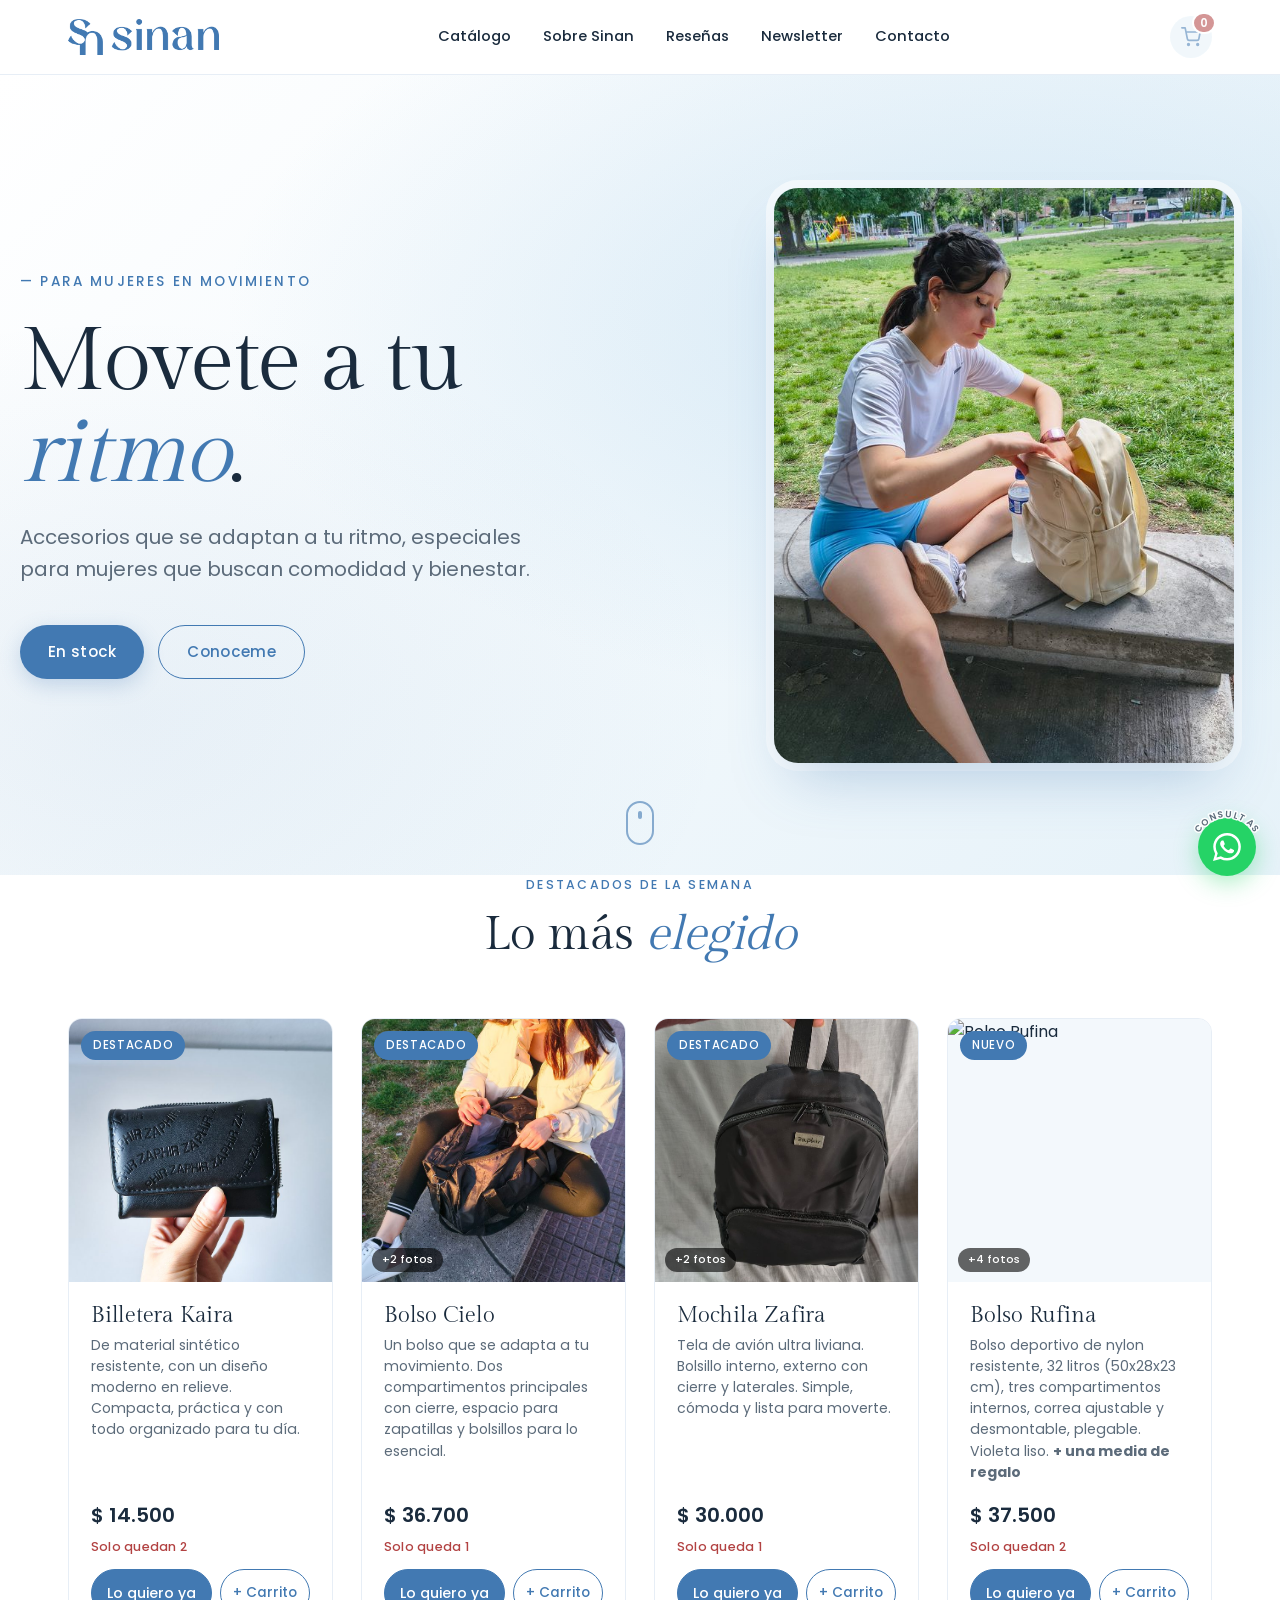
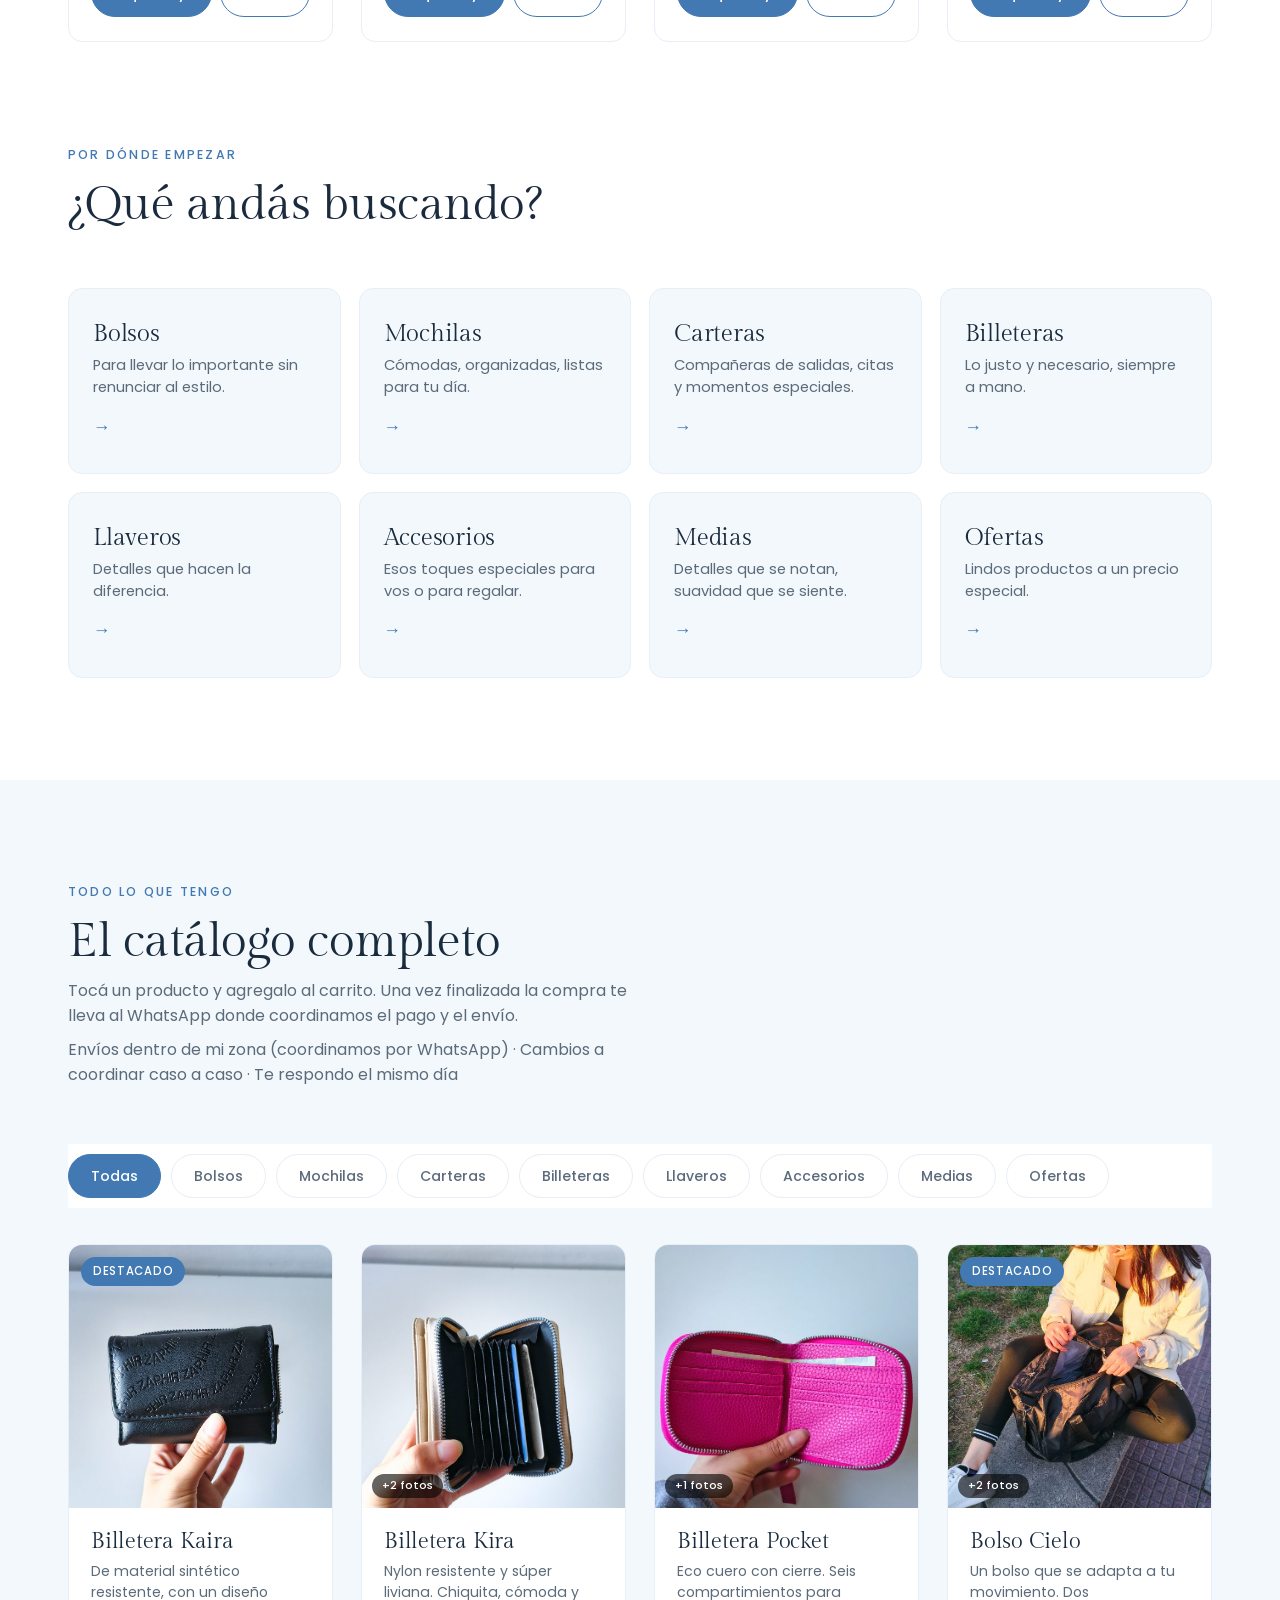
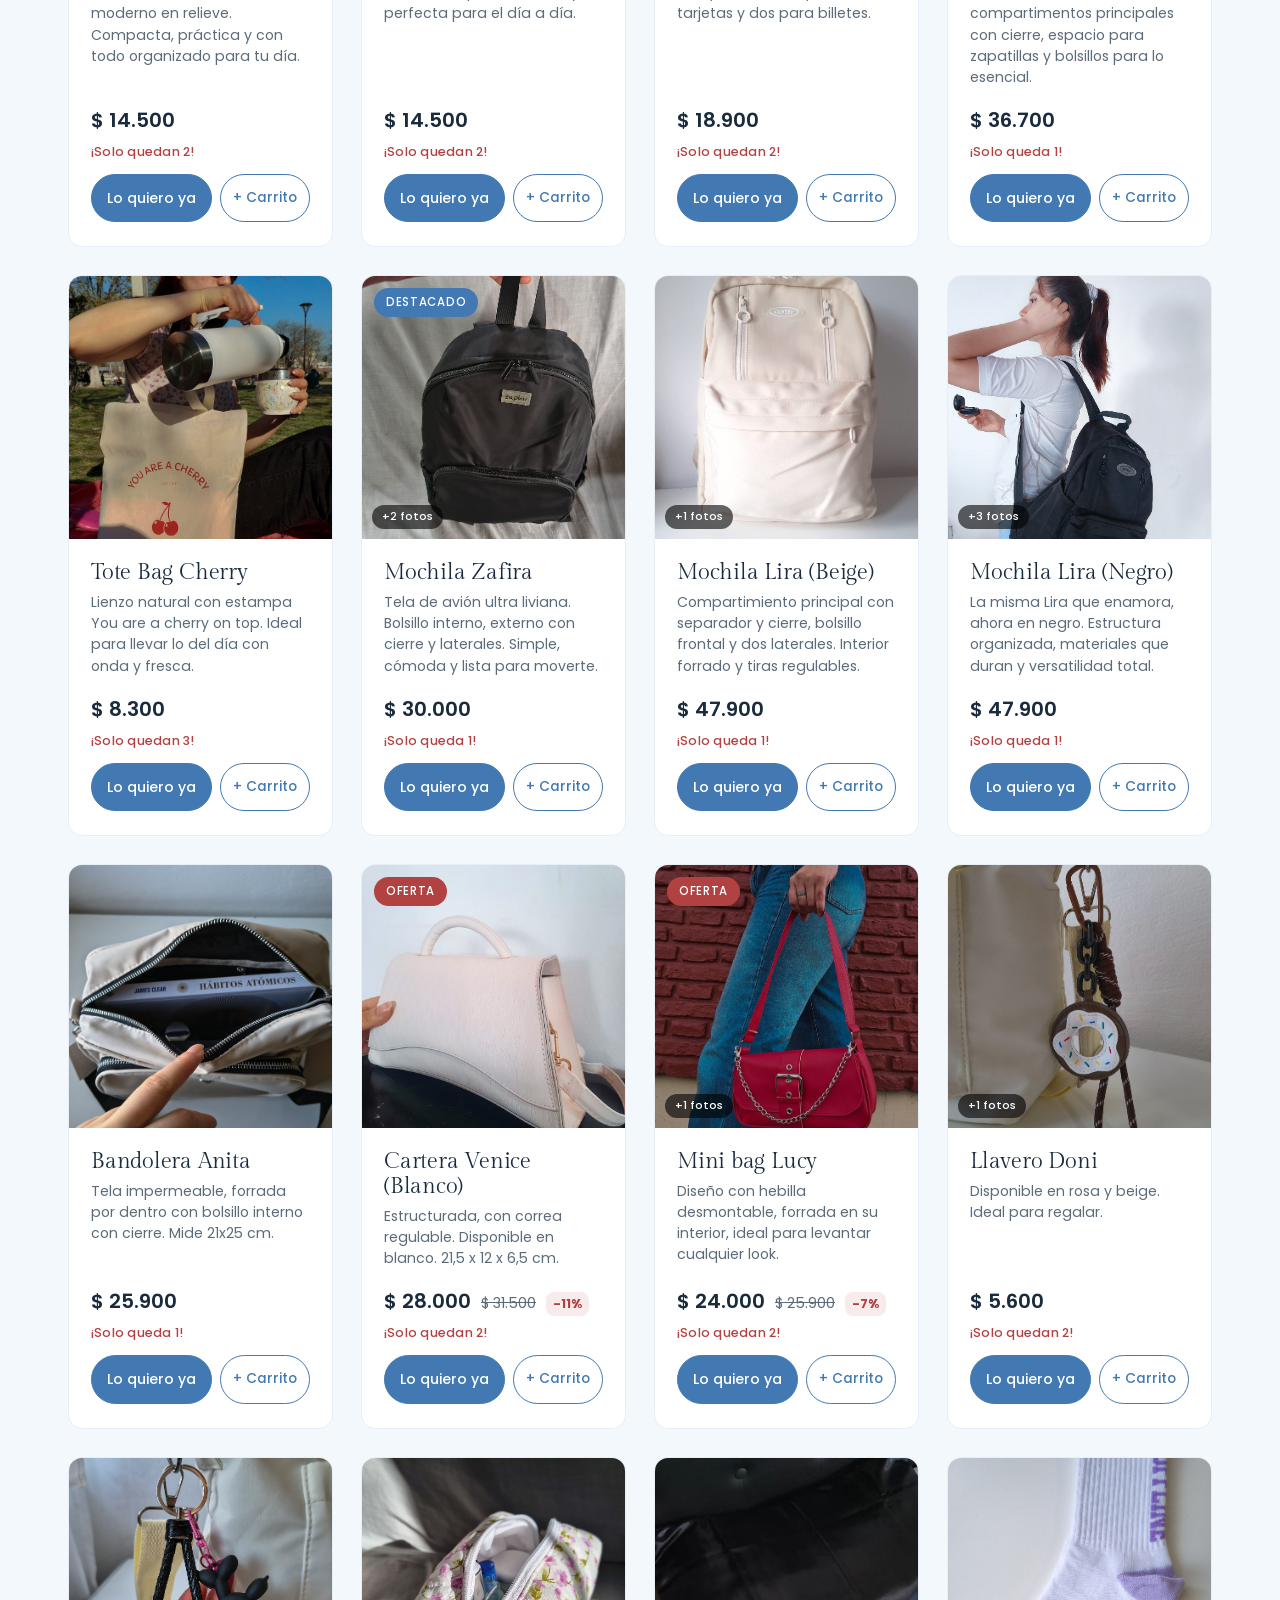
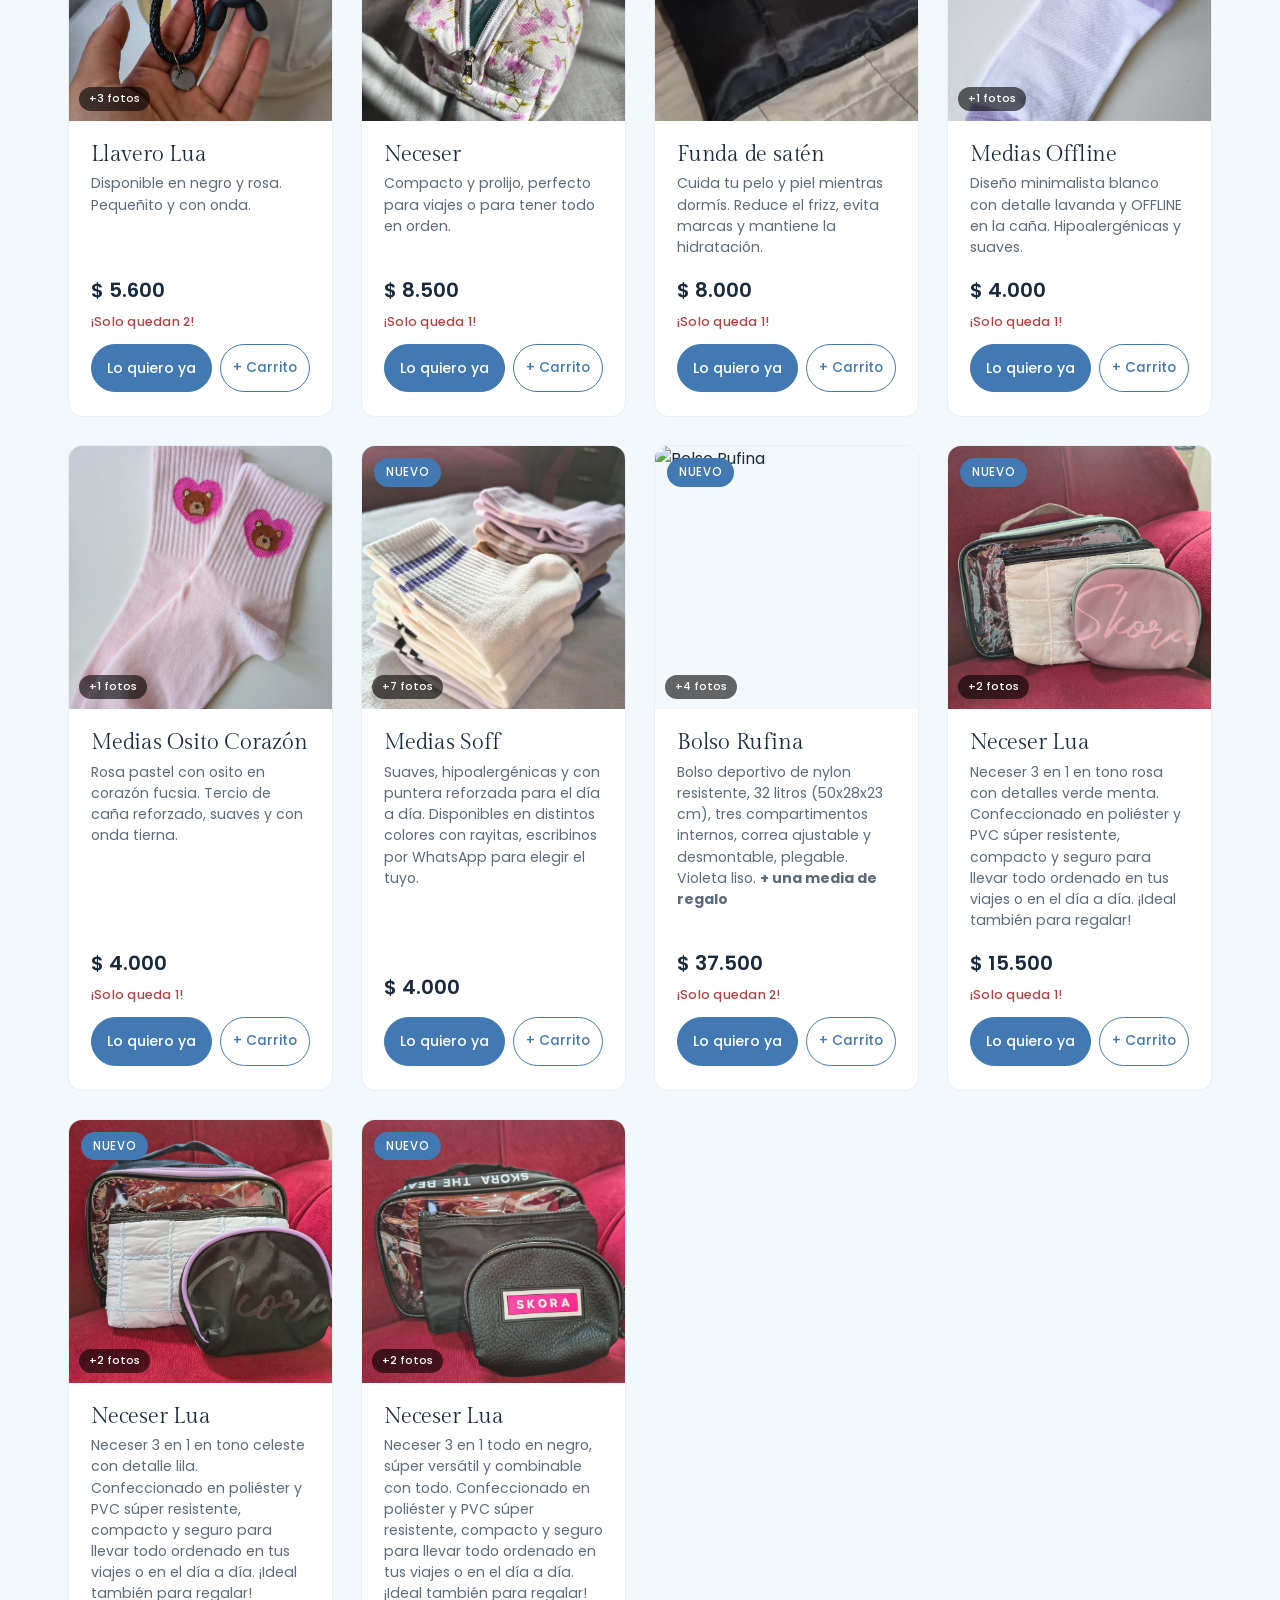
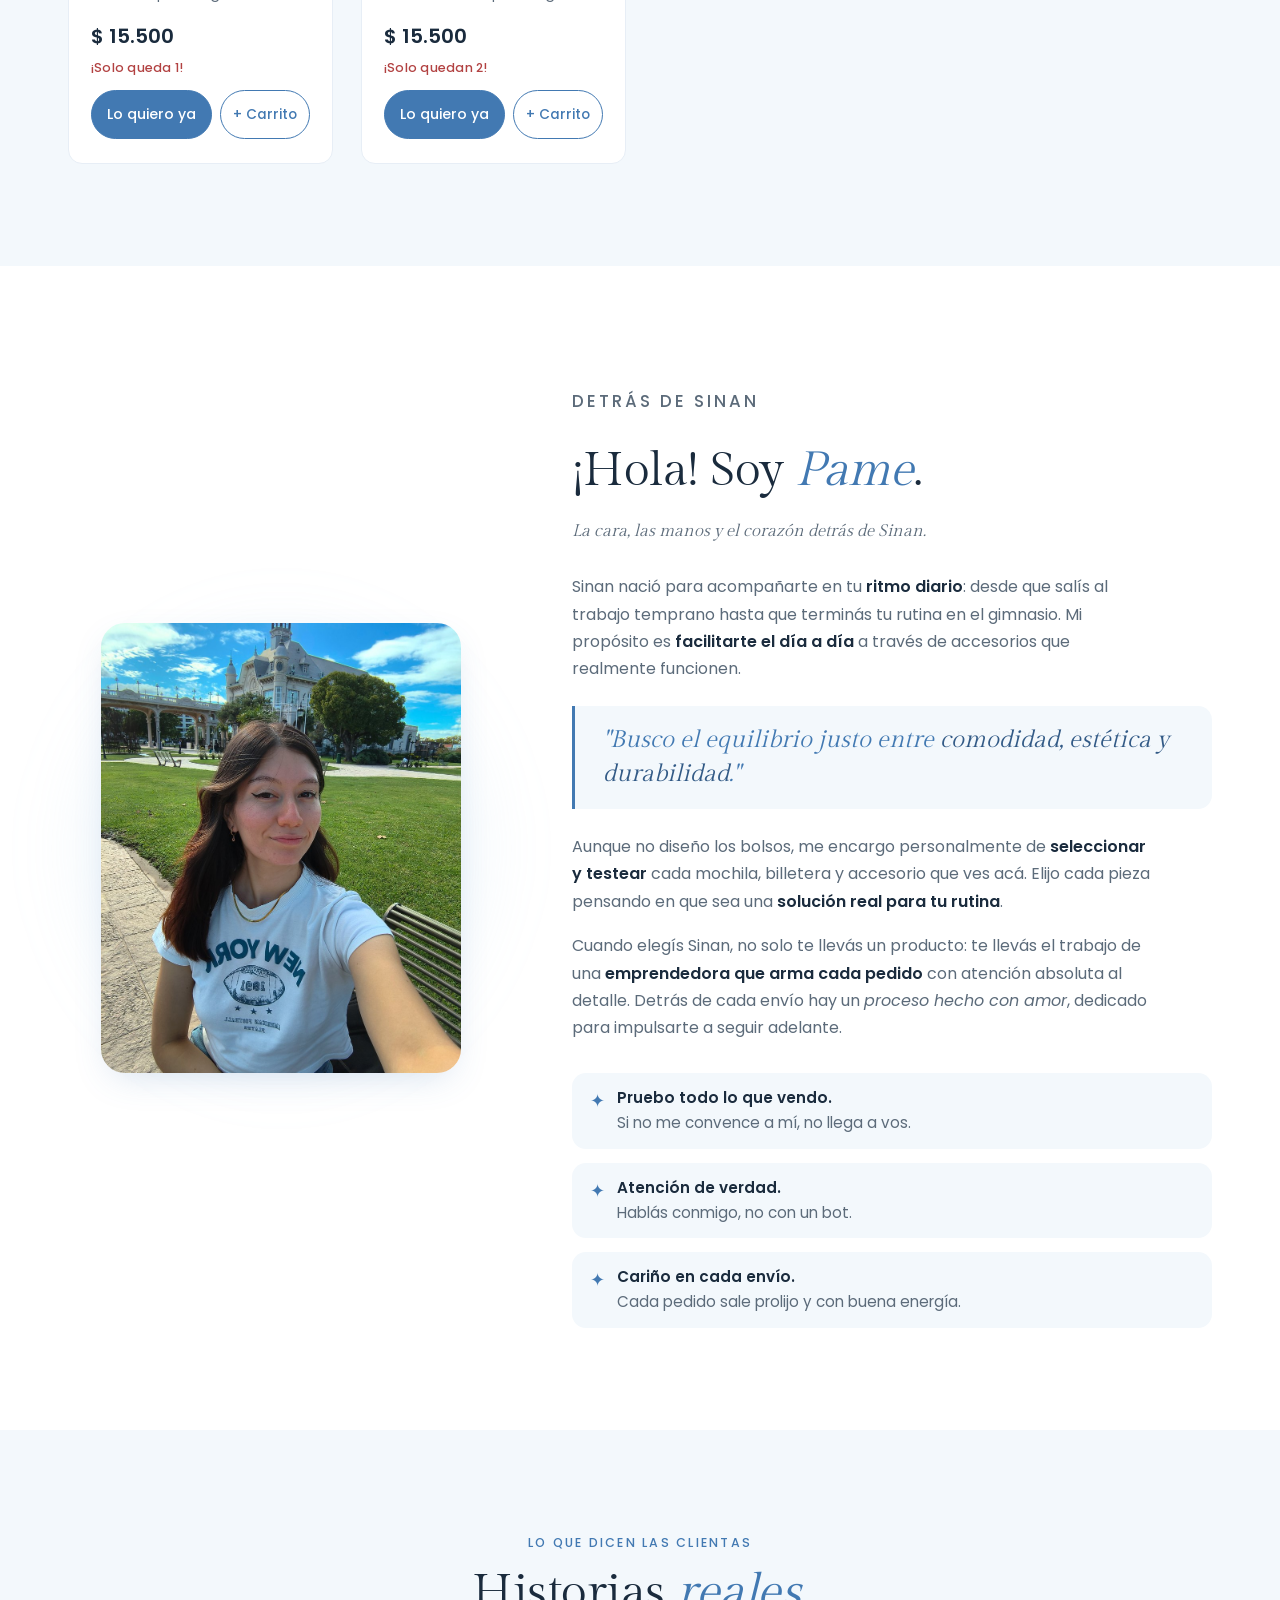
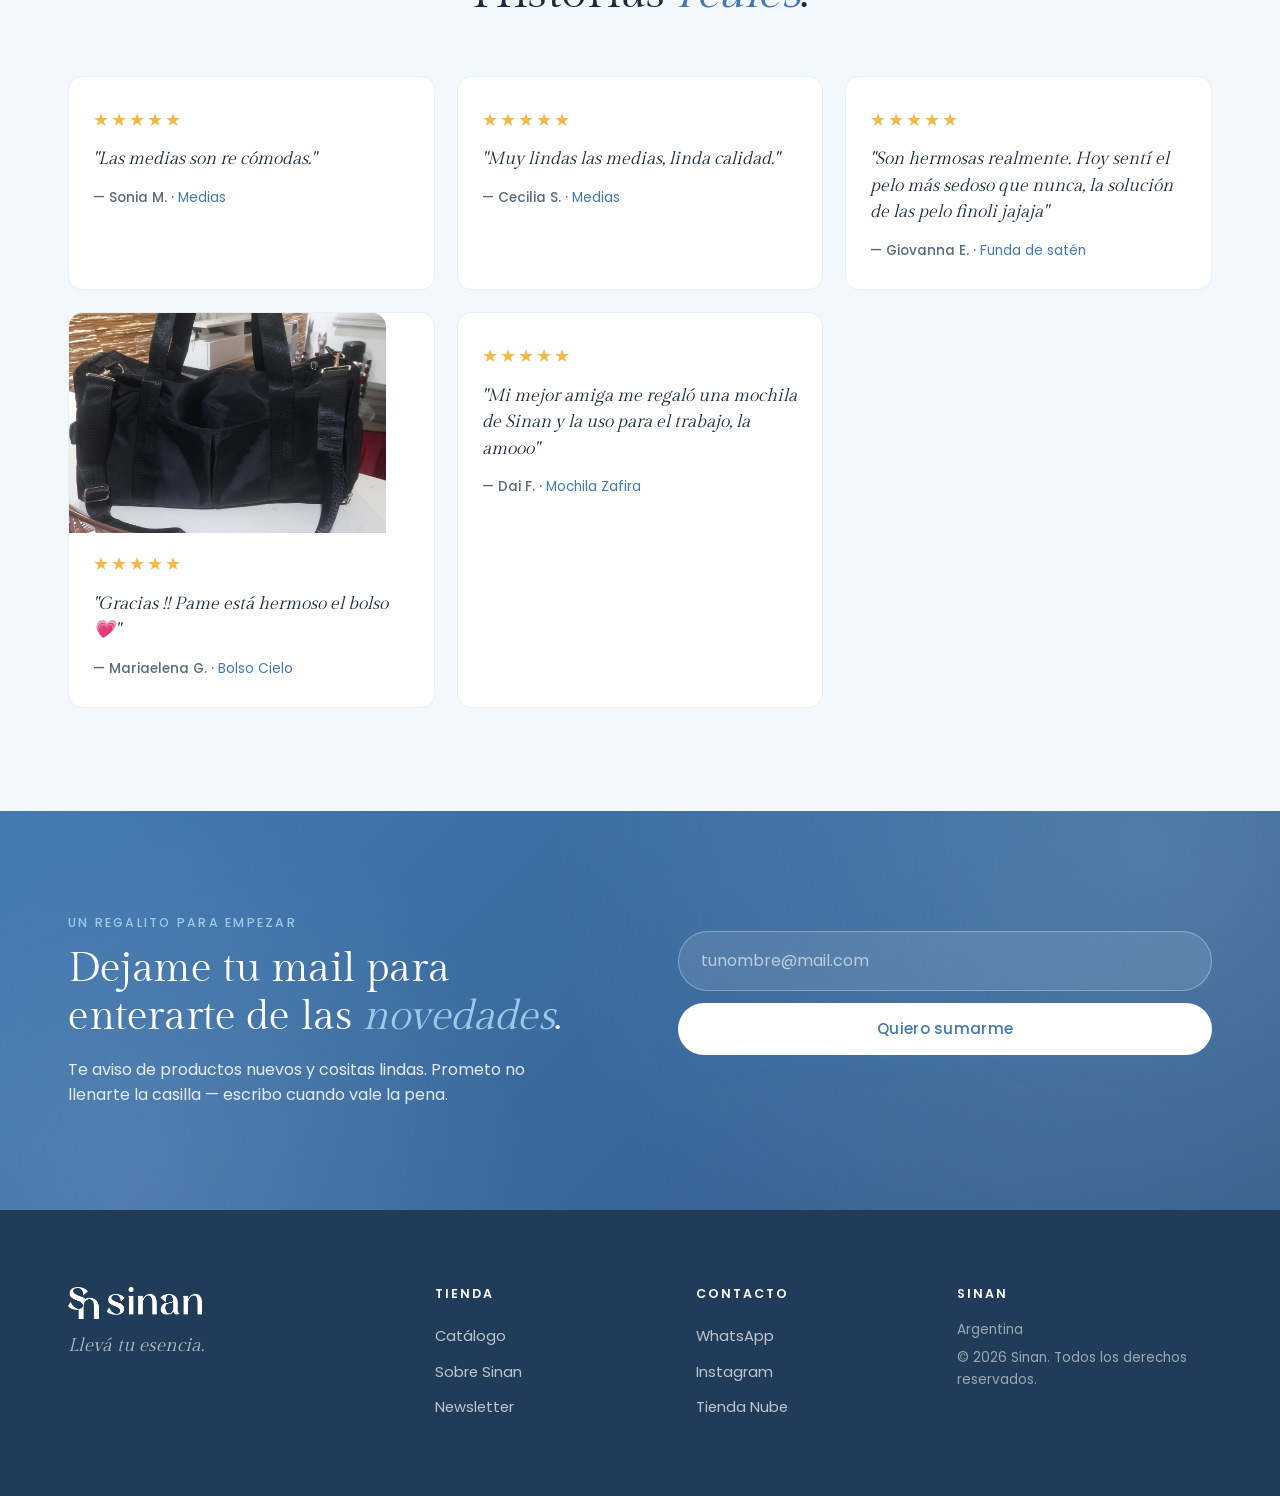
==== index.html @ 0bd64503 "Mover Brevo a Cloudflare Functions (clave segura) y sacar mail de contacto inexistente Co-Authored-B" ====
﻿<!DOCTYPE html>
<html lang="es">
<head>
  <meta charset="UTF-8" />
  <meta name="viewport" content="width=device-width, initial-scale=1.0" />
  <meta name="description" content="Sinan — Accesorios pensados para acompañarte. Bolsos, mochilas, totes y más, con diseño consciente." />
  <meta name="theme-color" content="#4279B2" />
  <meta property="og:title" content="Sinan — Llevá tu esencia" />
  <meta property="og:description" content="Accesorios pensados para acompañarte. Diseño consciente, energía buena." />
  <meta property="og:type" content="website" />
  <meta property="og:image" content="assets/logo-vertical.png" />
  <title>Sinan — Llevá tu esencia</title>

  <meta http-equiv="X-Content-Type-Options" content="nosniff" />
  <meta name="referrer" content="strict-origin-when-cross-origin" />

  <link rel="icon" type="image/png" href="assets/isotipo.png" />
  <link rel="apple-touch-icon" href="assets/isotipo.png" />

  <!-- Tipografías: Gilda Display para títulos + Poppins para texto -->
  <link rel="preconnect" href="https://fonts.googleapis.com" />
  <link rel="preconnect" href="https://fonts.gstatic.com" crossorigin />
  <link href="https://fonts.googleapis.com/css2?family=Gilda+Display&family=Poppins:wght@300;400;500;600;700&display=swap" rel="stylesheet" />

  <link rel="stylesheet" href="styles.css" />
</head>
<body>

  <!-- ===== HEADER ===== -->
  <header class="header" id="top">
    <div class="container header__inner">
      <a href="#top" class="header__logo" aria-label="Sinan — inicio">
        <img src="assets/logo-horizontal.png" alt="Sinan" />
      </a>
      <nav class="header__nav" aria-label="Navegación principal">
        <a href="#catalogo">Catálogo</a>
        <a href="#sobre">Sobre Sinan</a>
        <a href="#resenas">Reseñas</a>
        <a href="#newsletter">Newsletter</a>
        <a href="#contacto">Contacto</a>
      </nav>
      <div class="header__acciones">
        <button id="carrito-btn" class="carrito-btn" aria-label="Abrir carrito" data-empty="true">
          <svg viewBox="0 0 24 24" width="20" height="20" fill="none" stroke="currentColor" stroke-width="2" stroke-linecap="round" stroke-linejoin="round" aria-hidden="true">
            <circle cx="9" cy="21" r="1"/>
            <circle cx="20" cy="21" r="1"/>
            <path d="M1 1h4l2.68 13.39a2 2 0 0 0 2 1.61h9.72a2 2 0 0 0 2-1.61L23 6H6"/>
          </svg>
          <span id="carrito-contador" class="carrito-contador" hidden>0</span>
        </button>
        <button class="header__menu-btn" aria-label="Abrir menú" aria-expanded="false" aria-controls="mobile-menu">
          <span></span><span></span><span></span>
        </button>
      </div>
    </div>
    <div class="header__mobile" id="mobile-menu" hidden>
      <a href="#catalogo">Catálogo</a>
      <a href="#sobre">Sobre Sinan</a>
      <a href="#resenas">Reseñas</a>
      <a href="#newsletter">Newsletter</a>
      <a href="#contacto">Contacto</a>
    </div>
  </header>

  <!-- ===== HERO ===== -->
  <section class="hero">
    <div class="hero__bg" aria-hidden="true"></div>
    <div class="container hero__inner">
      <div class="hero__content">
        <p class="hero__eyebrow">— Para mujeres en movimiento</p>
        <h1 class="hero__title">Movete a tu <em>ritmo</em>.</h1>
        <p class="hero__subtitle" id="hero-subclaim">Accesorios que se adaptan a tu ritmo, especiales para mujeres que buscan comodidad y bienestar.</p>
        <div class="hero__actions">
          <a href="#catalogo" class="btn btn--primary">En stock</a>
          <a href="#sobre" class="btn btn--ghost">Conoceme</a>
        </div>
      </div>
      <div class="hero__visual" aria-hidden="true">
        <div class="hero__photo-stack" id="hero-photo-stack">
          <img src="assets/productos/hero.jpg" alt="" class="hero__photo is-active" />
        </div>
      </div>
    </div>
    <a href="#categorias" class="hero__scroll" aria-label="Bajar a categorías">
      <span></span>
    </a>
  </section>

  <!-- ===== DESTACADOS ===== -->
  <section class="destacados" id="destacados">
    <div class="container">
      <header class="section-head section-head--center">
        <p class="section-eyebrow">Destacados de la semana</p>
        <h2 class="section-title">Lo más <em>elegido</em></h2>
      </header>
      <div class="productos-grid productos-grid--destacados" id="destacados-grid"></div>
    </div>
  </section>

  <!-- ===== CATEGORÍAS ===== -->
  <section class="categorias" id="categorias">
    <div class="container">
      <header class="section-head">
        <p class="section-eyebrow">Por dónde empezar</p>
        <h2 class="section-title">¿Qué andás buscando?</h2>
      </header>
      <div class="categorias__grid" id="categorias-grid">
        <!-- inyectado por JS -->
      </div>
    </div>
  </section>

  <!-- ===== CATÁLOGO ===== -->
  <section class="catalogo" id="catalogo">
    <div class="container">
      <header class="section-head">
        <p class="section-eyebrow">Todo lo que tengo</p>
        <h2 class="section-title">El catálogo completo</h2>
        <p class="section-sub">Tocá un producto y agregalo al carrito. Una vez finalizada la compra te lleva al WhatsApp donde coordinamos el pago y el envío.</p>
        <p class="section-sub section-sub--confianza">Envíos dentro de mi zona (coordinamos por WhatsApp) · Cambios a coordinar caso a caso · Te respondo el mismo día</p>
      </header>

      <div class="filtros filtros--sticky" role="tablist" aria-label="Filtrar por categoría" id="filtros">
        <!-- inyectado por JS -->
      </div>

      <div class="productos-grid" id="productos-grid" aria-live="polite">
        <!-- inyectado por JS -->
      </div>
    </div>
  </section>

  <!-- ===== SOBRE SINAN ===== -->
  <section class="sobre" id="sobre">
    <div class="container sobre__inner">
      <div class="sobre__visual sobre__visual--foto">
        <img src="assets/pame.jpg" alt="Pame, fundadora de Sinan" />
      </div>
      <div class="sobre__content">
        <p class="section-eyebrow">Detrás de Sinan</p>
        <h2 class="section-title">¡Hola! Soy <em>Pame</em>.</h2>
        <p class="sobre__lead">La cara, las manos y el corazón detrás de Sinan.</p>

        <div class="sobre__historia" id="sobre-historia-wrap">
          <p>Sinan nació para acompañarte en tu <strong>ritmo diario</strong>: desde que salís al trabajo temprano hasta que terminás tu rutina en el gimnasio. Mi propósito es <strong>facilitarte el día a día</strong> a través de accesorios que realmente funcionen.</p>

          <blockquote class="sobre__cita">
            "Busco el equilibrio justo entre <em>comodidad, estética y durabilidad</em>."
          </blockquote>

          <p>Aunque no diseño los bolsos, me encargo personalmente de <strong>seleccionar y testear</strong> cada mochila, billetera y accesorio que ves acá. Elijo cada pieza pensando en que sea una <strong>solución real para tu rutina</strong>.</p>

          <p>Cuando elegís Sinan, no solo te llevás un producto: te llevás el trabajo de una <strong>emprendedora que arma cada pedido</strong> con atención absoluta al detalle. Detrás de cada envío hay un <em>proceso hecho con amor</em>, dedicado para impulsarte a seguir adelante.</p>
        </div>

        <ul class="sobre__valores">
          <li><span class="sobre__valor-icon">✦</span><div><strong>Pruebo todo lo que vendo.</strong> Si no me convence a mí, no llega a vos.</div></li>
          <li><span class="sobre__valor-icon">✦</span><div><strong>Atención de verdad.</strong> Hablás conmigo, no con un bot.</div></li>
          <li><span class="sobre__valor-icon">✦</span><div><strong>Cariño en cada envío.</strong> Cada pedido sale prolijo y con buena energía.</div></li>
        </ul>
      </div>
    </div>
  </section>

  <!-- ===== RESEÑAS ===== -->
  <section class="resenas" id="resenas">
    <div class="container">
      <header class="section-head section-head--center">
        <p class="section-eyebrow">Lo que dicen las clientas</p>
        <h2 class="section-title">Historias <em>reales</em>.</h2>
      </header>
      <div class="resenas__grid" id="resenas-grid"></div>
    </div>
  </section>

  <!-- ===== NEWSLETTER ===== -->
  <section class="newsletter" id="newsletter">
    <div class="container newsletter__inner">
      <div class="newsletter__copy">
        <p class="section-eyebrow newsletter__eyebrow">Un regalito para empezar</p>
        <h2 class="section-title">Dejame tu mail para enterarte de las <em>novedades</em>.</h2>
        <p>Te aviso de productos nuevos y cositas lindas. Prometo no llenarte la casilla — escribo cuando vale la pena.</p>
      </div>
      <form class="newsletter__form" id="newsletter-form">
        <label for="email-input" class="visually-hidden">Tu mail</label>
        <input
          type="email"
          id="email-input"
          name="email"
          placeholder="tunombre@mail.com"
          required
          autocomplete="email"
          pattern="[a-zA-Z0-9._%+\-]+@[a-zA-Z0-9.\-]+\.[a-zA-Z]{2,}"
          title="Por favor ingresá un mail válido (ejemplo: nombre@mail.com)"
        />
        <button type="submit" class="btn btn--primary">Quiero sumarme</button>
        <p class="newsletter__msg" id="newsletter-msg" role="status" aria-live="polite"></p>
      </form>
    </div>
  </section>

  <!-- ===== FOOTER ===== -->
  <footer class="footer" id="contacto">
    <div class="container footer__inner">
      <div class="footer__brand">
        <img src="assets/logo-horizontal-blanco.png" alt="Sinan" class="footer__logo" />
        <p>Llevá tu esencia.</p>
      </div>
      <div class="footer__col">
        <h3>Tienda</h3>
        <a href="#catalogo">Catálogo</a>
        <a href="#sobre">Sobre Sinan</a>
        <a href="#newsletter">Newsletter</a>
      </div>
      <div class="footer__col">
        <h3>Contacto</h3>
        <a id="footer-wa" href="#" target="_blank" rel="noopener">WhatsApp</a>
        <a id="footer-ig" href="#" target="_blank" rel="noopener">Instagram</a>
        <a id="footer-tn" href="#" target="_blank" rel="noopener">Tienda Nube</a>
      </div>
      <div class="footer__col footer__legal">
        <h3>Sinan</h3>
        <p id="footer-ciudad">Argentina</p>
        <p>© <span id="year"></span> Sinan. Todos los derechos reservados.</p>
      </div>
    </div>
  </footer>

  <!-- Modal CARRITO -->
  <div class="carrito-modal" id="carrito-modal" role="dialog" aria-modal="true" aria-labelledby="carrito-titulo">
    <div class="carrito-overlay" id="carrito-overlay"></div>
    <div class="carrito-panel">
      <header class="carrito-header">
        <h3 id="carrito-titulo">Tu carrito</h3>
        <button class="carrito-cerrar" id="carrito-cerrar" aria-label="Cerrar carrito">×</button>
      </header>
      <div class="carrito-body" id="carrito-body"></div>
      <footer class="carrito-footer">
        <div class="carrito-total-wrap">
          <span>Total</span>
          <strong id="carrito-total">$0</strong>
        </div>
        <button class="btn btn--primary carrito-coordinar" id="carrito-coordinar">
          Abonar
        </button>
        <p class="carrito-nota">Te respondo al toque y coordinamos pago + envío 💙</p>
      </footer>
    </div>
  </div>

  <!-- PÁGINA DE PRODUCTO (fotos + info completa + reseñas) -->
  <div class="producto-pagina" id="producto-pagina" role="dialog" aria-modal="true" aria-labelledby="pp-nombre">
    <div class="producto-pagina__scroll">
      <div class="producto-pagina__topbar">
        <button class="producto-pagina__cerrar" id="pp-cerrar" aria-label="Volver al catálogo">← Volver al catálogo</button>
      </div>

      <div class="producto-pagina__galeria">
        <span class="producto-pagina__badge" id="pp-badge"></span>
        <button class="producto-pagina__nav producto-pagina__nav--prev" id="pp-prev" aria-label="Foto anterior">‹</button>
        <div class="producto-pagina__img-wrap" id="pp-media-wrap">
          <img class="producto-pagina__img" id="pp-img" src="" alt="" />
        </div>
        <button class="producto-pagina__nav producto-pagina__nav--next" id="pp-next" aria-label="Foto siguiente">›</button>
      </div>
      <p class="producto-pagina__contador" id="pp-contador"></p>
      <div class="producto-pagina__thumbs" id="pp-thumbs"></div>

      <div class="producto-pagina__info">
        <h2 class="producto-pagina__nombre" id="pp-nombre"></h2>
        <div class="producto-pagina__precio-wrap">
          <span class="producto-pagina__precio" id="pp-precio"></span>
          <span class="producto-pagina__precio-anterior" id="pp-precio-anterior"></span>
          <span class="producto-pagina__descuento" id="pp-descuento"></span>
        </div>
        <p class="producto-pagina__stock-nota" id="pp-stock-nota"></p>
        <p class="producto-pagina__desc" id="pp-desc"></p>
        <div class="producto-pagina__acciones">
          <button class="btn btn--primary" id="pp-btn-comprar">Lo quiero ya</button>
          <button class="btn btn--ghost" id="pp-btn-carrito">+ Carrito</button>
        </div>
      </div>

      <div class="producto-pagina__resenas" id="pp-resenas" hidden>
        <h3>Lo que dicen las clientas</h3>
        <div class="resenas__grid" id="pp-resenas-grid"></div>
      </div>

      <div class="resena-form-wrap">
        <h3>¿Ya lo compraste? Dejá tu reseña</h3>
        <div class="resena-form" id="resena-form">
          <div class="resena-form__estrellas" id="resena-form-estrellas" role="radiogroup" aria-label="Tu calificacion">
            <button type="button" class="resena-form__estrella" data-star="1" aria-label="1 estrella">★</button>
            <button type="button" class="resena-form__estrella" data-star="2" aria-label="2 estrellas">★</button>
            <button type="button" class="resena-form__estrella" data-star="3" aria-label="3 estrellas">★</button>
            <button type="button" class="resena-form__estrella" data-star="4" aria-label="4 estrellas">★</button>
            <button type="button" class="resena-form__estrella" data-star="5" aria-label="5 estrellas">★</button>
          </div>
          <input type="text" class="resena-form__input" id="resena-form-nombre" placeholder="Tu nombre" maxlength="40" />
          <textarea class="resena-form__textarea" id="resena-form-texto" placeholder="Contanos que te parecio" maxlength="300" rows="3"></textarea>
          <button type="button" class="btn btn--ghost resena-form__enviar" id="resena-form-enviar">Enviar reseña</button>
          <p class="resena-form__msg" id="resena-form-msg" role="status" aria-live="polite"></p>
          <p class="resena-form__nota">Me llega directo a mí y la sumo a la página.</p>
        </div>
      </div>
    </div>
  </div>

  <!-- ZOOM de foto (pantalla completa, desde la pagina de producto) -->
  <div class="pp-zoom" id="pp-zoom">
    <button class="pp-zoom__cerrar" id="pp-zoom-cerrar" aria-label="Cerrar zoom">×</button>
    <button class="pp-zoom__nav pp-zoom__nav--prev" id="pp-zoom-prev" aria-label="Foto anterior">‹</button>
    <img class="pp-zoom__img" id="pp-zoom-img" src="" alt="" />
    <button class="pp-zoom__nav pp-zoom__nav--next" id="pp-zoom-next" aria-label="Foto siguiente">›</button>
  </div>

  <!-- Botón flotante WhatsApp -->
  <a id="wa-float" class="wa-float" href="#" target="_blank" rel="noopener" aria-label="Consultar por WhatsApp" hidden>
    <svg class="wa-float__label" viewBox="0 0 84 84" aria-hidden="true">
      <path id="wa-label-path" d="M 10,44 A 32,32 0 0 1 74,44" fill="none" />
      <text><textPath href="#wa-label-path" startOffset="50%" text-anchor="middle">consultas</textPath></text>
    </svg>
    <svg viewBox="0 0 24 24" width="28" height="28" fill="currentColor" aria-hidden="true">
      <path d="M20.52 3.48A11.78 11.78 0 0012.04 0C5.5 0 .2 5.3.2 11.84a11.7 11.7 0 001.62 5.95L0 24l6.36-1.78a11.83 11.83 0 005.68 1.45h.01c6.54 0 11.84-5.3 11.84-11.84 0-3.16-1.23-6.13-3.37-8.35zM12.05 21.5h-.01a9.66 9.66 0 01-4.92-1.35l-.35-.21-3.78 1.06 1.08-3.69-.23-.38a9.65 9.65 0 01-1.48-5.1c0-5.34 4.34-9.68 9.69-9.68 2.59 0 5.02 1.01 6.85 2.84a9.62 9.62 0 012.84 6.85c0 5.34-4.34 9.68-9.69 9.68zm5.31-7.25c-.29-.15-1.72-.85-1.99-.95-.27-.1-.46-.15-.66.15-.2.29-.76.95-.93 1.14-.17.2-.34.22-.63.07-.29-.15-1.22-.45-2.33-1.43-.86-.77-1.44-1.72-1.61-2.01-.17-.29-.02-.45.13-.6.13-.13.29-.34.44-.51.15-.17.2-.29.29-.49.1-.2.05-.37-.02-.51-.07-.15-.66-1.59-.9-2.18-.24-.57-.48-.49-.66-.5-.17-.01-.37-.01-.57-.01-.2 0-.51.07-.78.37-.27.29-1.02 1-1.02 2.43 0 1.43 1.05 2.82 1.2 3.02.15.2 2.07 3.16 5.02 4.43.7.3 1.25.48 1.67.62.7.22 1.34.19 1.84.12.56-.08 1.72-.7 1.96-1.38.24-.68.24-1.27.17-1.38-.07-.12-.27-.2-.56-.34z"/>
    </svg>
  </a>

  <!-- ZOOM de foto de resena (tamano completo) -->
  <div class="resena-zoom" id="resena-zoom">
    <button class="resena-zoom__cerrar" id="resena-zoom-cerrar" aria-label="Cerrar">×</button>
    <img class="resena-zoom__img" id="resena-zoom-img" src="" alt="" />
  </div>

  <script src="data/productos.js"></script>
  <script src="script.js" defer></script>
</body>
</html>
---- styles.css ----
﻿/* ============================================
   SINAN — Hoja de estilos
   Paleta: #FFFFFF / #9CC9E8 / #4279B2
   Tipografías: Cormorant Garamond (serif) + Inter (sans)
   ============================================ */

:root {
  --color-blanco: #FFFFFF;
  --color-celeste: #9CC9E8;
  --color-celeste-soft: #E6F2F9;
  --color-celeste-bg: #F3F8FC;
  --color-azul: #4279B2;
  --color-azul-deep: #325A86;
  --color-azul-darker: #213C59;
  --color-texto: #1A2B3D;
  --color-texto-soft: #5C6B7A;
  --color-borde: #E7EEF6;
  --color-shadow: rgba(66, 121, 178, 0.10);
  --color-shadow-hover: rgba(66, 121, 178, 0.20);

  --font-serif: 'Gilda Display', Georgia, 'Times New Roman', serif;
  --font-sans: 'Poppins', -apple-system, BlinkMacSystemFont, 'Segoe UI', Roboto, 'Helvetica Neue', Arial, sans-serif;

  --radius-sm: 8px;
  --radius-md: 14px;
  --radius-lg: 24px;
  --radius-pill: 999px;

  --shadow-sm: 0 2px 12px var(--color-shadow);
  --shadow-md: 0 8px 32px var(--color-shadow);
  --shadow-lg: 0 20px 60px var(--color-shadow-hover);

  --transition-fast: 0.2s ease;
  --transition: 0.35s cubic-bezier(0.4, 0, 0.2, 1);

  --container-max: 1240px;
  --gutter: clamp(20px, 4vw, 48px);
}

/* ============================================
   RESET / BASE
   ============================================ */

*, *::before, *::after { box-sizing: border-box; }
* { margin: 0; padding: 0; }

html {
  scroll-behavior: smooth;
  -webkit-font-smoothing: antialiased;
  -moz-osx-font-smoothing: grayscale;
}

body {
  font-family: var(--font-sans);
  font-size: 16px;
  line-height: 1.6;
  color: var(--color-texto);
  background: var(--color-blanco);
  overflow-x: hidden;
}

img { max-width: 100%; height: auto; display: block; }
a { color: inherit; text-decoration: none; }
button { cursor: pointer; border: none; background: none; font: inherit; }
input, textarea, select { font: inherit; }

.visually-hidden {
  position: absolute; width: 1px; height: 1px;
  padding: 0; margin: -1px; overflow: hidden;
  clip: rect(0,0,0,0); white-space: nowrap; border: 0;
}

.container {
  max-width: var(--container-max);
  margin: 0 auto;
  padding: 0 var(--gutter);
}

/* ============================================
   TIPOGRAFÍA
   ============================================ */

h1, h2, h3, h4 {
  font-family: var(--font-serif);
  font-weight: 500;
  line-height: 1.15;
  color: var(--color-texto);
  letter-spacing: -0.01em;
}

h1 em, h2 em, h3 em {
  font-style: italic;
  color: var(--color-azul);
}

.section-eyebrow {
  font-family: var(--font-sans);
  font-size: 0.78rem;
  font-weight: 500;
  letter-spacing: 0.18em;
  text-transform: uppercase;
  color: var(--color-azul);
  margin-bottom: 0.75rem;
}

.section-title {
  font-size: clamp(1.9rem, 4vw, 3rem);
  margin-bottom: 0.5rem;
}

.section-sub {
  color: var(--color-texto-soft);
  max-width: 560px;
  margin-top: 0.5rem;
}

.section-head {
  margin-bottom: clamp(2rem, 5vw, 3.5rem);
}

/* ============================================
   BOTONES
   ============================================ */

.btn {
  display: inline-flex;
  align-items: center;
  justify-content: center;
  gap: 8px;
  padding: 14px 28px;
  font-size: 0.95rem;
  font-weight: 500;
  letter-spacing: 0.02em;
  border-radius: var(--radius-pill);
  transition: var(--transition);
  cursor: pointer;
  white-space: nowrap;
}

.btn--primary {
  background: var(--color-azul);
  color: var(--color-blanco);
  box-shadow: 0 6px 20px rgba(66, 121, 178, 0.25);
}
.btn--primary:hover {
  background: var(--color-azul-deep);
  transform: translateY(-2px);
  box-shadow: 0 10px 28px rgba(66, 121, 178, 0.35);
}

.btn--ghost {
  background: transparent;
  color: var(--color-azul);
  border: 1.5px solid var(--color-azul);
}
.btn--ghost:hover {
  background: var(--color-azul);
  color: var(--color-blanco);
}
.btn--ghost.agregado {
  background: #4CAF50;
  border-color: #4CAF50;
  color: #fff;
}

.btn--small {
  padding: 10px 18px;
  font-size: 0.85rem;
}

/* ============================================
   HEADER
   ============================================ */

.header {
  position: sticky;
  top: 0;
  z-index: 100;
  background: rgba(255, 255, 255, 0.92);
  backdrop-filter: blur(12px);
  -webkit-backdrop-filter: blur(12px);
  border-bottom: 1px solid var(--color-borde);
  transition: var(--transition);
}

.header__inner {
  display: flex;
  align-items: center;
  justify-content: space-between;
  padding: 16px var(--gutter);
  gap: 24px;
}

.header__logo img {
  height: 36px;
  width: auto;
}

.header__nav {
  display: flex;
  gap: 32px;
}

.header__nav a {
  font-size: 0.92rem;
  font-weight: 500;
  color: var(--color-texto);
  position: relative;
  padding: 4px 0;
}

.header__nav a::after {
  content: "";
  position: absolute;
  bottom: 0;
  left: 0;
  width: 0;
  height: 2px;
  background: var(--color-azul);
  transition: var(--transition);
}

.header__nav a:hover { color: var(--color-azul); }
.header__nav a:hover::after { width: 100%; }

.header__menu-btn {
  display: none;
  flex-direction: column;
  gap: 5px;
  padding: 10px;
}
.header__menu-btn span {
  width: 24px;
  height: 2px;
  background: var(--color-texto);
  transition: var(--transition-fast);
  border-radius: 2px;
}

.header__mobile {
  display: none;
  flex-direction: column;
  padding: 16px var(--gutter) 24px;
  border-top: 1px solid var(--color-borde);
  background: var(--color-blanco);
}
.header__mobile a {
  padding: 14px 0;
  font-size: 1.05rem;
  border-bottom: 1px solid var(--color-borde);
}
.header__mobile a:last-child { border-bottom: none; }

@media (max-width: 768px) {
  .header__nav { display: none; }
  .header__menu-btn { display: flex; }
  .header__mobile[data-open="true"] { display: flex !important; }
}

/* ============================================
   HERO
   ============================================ */

.hero {
  position: relative;
  min-height: clamp(600px, 90vh, 800px);
  display: flex;
  align-items: center;
  overflow: hidden;
  background: linear-gradient(135deg, var(--color-blanco) 0%, var(--color-celeste-soft) 100%);
}

.hero__bg {
  position: absolute;
  inset: 0;
  background:
    radial-gradient(ellipse 800px 400px at 80% 30%, rgba(156, 201, 232, 0.35), transparent),
    radial-gradient(ellipse 600px 400px at 10% 80%, rgba(66, 121, 178, 0.08), transparent);
  pointer-events: none;
}

.hero__inner {
  position: relative;
  display: grid;
  grid-template-columns: 1.3fr 1fr;
  gap: clamp(2rem, 6vw, 4rem);
  align-items: center;
  padding: 80px 0;
}

.hero__eyebrow {
  font-size: 0.85rem;
  font-weight: 500;
  letter-spacing: 0.16em;
  text-transform: uppercase;
  color: var(--color-azul);
  margin-bottom: 1.5rem;
}

.hero__title {
  font-size: clamp(2.8rem, 7vw, 5.5rem);
  font-weight: 500;
  line-height: 1.05;
  margin-bottom: 1.2rem;
  letter-spacing: -0.02em;
}

.hero__subtitle {
  font-size: clamp(1.05rem, 1.6vw, 1.25rem);
  color: var(--color-texto-soft);
  max-width: 520px;
  margin-bottom: 2.5rem;
  line-height: 1.6;
}

.hero__actions {
  display: flex;
  gap: 14px;
  flex-wrap: wrap;
}

.hero__visual {
  display: flex;
  align-items: center;
  justify-content: center;
}

.hero__logo-mark {
  width: clamp(220px, 30vw, 380px);
  opacity: 0.95;
  animation: floatLogo 6s ease-in-out infinite;
}

@keyframes floatLogo {
  0%, 100% { transform: translateY(0); }
  50% { transform: translateY(-12px); }
}

.hero__scroll {
  position: absolute;
  bottom: 30px;
  left: 50%;
  transform: translateX(-50%);
  width: 28px;
  height: 44px;
  border: 2px solid var(--color-azul);
  border-radius: 14px;
  display: flex;
  justify-content: center;
  padding-top: 8px;
  opacity: 0.6;
  transition: var(--transition-fast);
}
.hero__scroll:hover { opacity: 1; }
.hero__scroll span {
  width: 4px;
  height: 8px;
  background: var(--color-azul);
  border-radius: 2px;
  animation: scrollDown 1.6s ease-in-out infinite;
}
@keyframes scrollDown {
  0% { transform: translateY(0); opacity: 1; }
  80% { transform: translateY(12px); opacity: 0; }
  100% { transform: translateY(0); opacity: 0; }
}

@media (max-width: 768px) {
  .hero__inner { grid-template-columns: 1fr; text-align: left; padding: 60px 0; }
  .hero__visual { order: -1; }
  .hero__logo-mark { width: 180px; }
  .hero__scroll { display: none; }
}

/* ============================================
   CATEGORÍAS
   ============================================ */

.categorias {
  padding: clamp(60px, 8vw, 110px) 0;
  background: var(--color-blanco);
}

.categorias__grid {
  display: grid;
  grid-template-columns: repeat(auto-fit, minmax(220px, 1fr));
  gap: 18px;
}

.categoria-card {
  position: relative;
  padding: 32px 24px;
  border-radius: var(--radius-md);
  background: var(--color-celeste-bg);
  border: 1px solid var(--color-borde);
  cursor: pointer;
  transition: var(--transition);
  overflow: hidden;
  text-align: left;
}

.categoria-card::before {
  content: "";
  position: absolute;
  inset: 0;
  background: linear-gradient(135deg, var(--color-azul), var(--color-celeste));
  opacity: 0;
  transition: var(--transition);
  z-index: 0;
}

.categoria-card:hover {
  transform: translateY(-4px);
  box-shadow: var(--shadow-md);
}
.categoria-card:hover::before { opacity: 1; }

.categoria-card > * { position: relative; z-index: 1; transition: var(--transition); }

.categoria-card:hover h3,
.categoria-card:hover p { color: var(--color-blanco); }

.categoria-card h3 {
  font-size: 1.5rem;
  font-weight: 500;
  margin-bottom: 6px;
  color: var(--color-texto);
}

.categoria-card p {
  color: var(--color-texto-soft);
  font-size: 0.92rem;
  line-height: 1.5;
}

.categoria-card .arrow {
  display: inline-block;
  margin-top: 14px;
  font-size: 1.1rem;
  color: var(--color-azul);
  transition: var(--transition-fast);
}
.categoria-card:hover .arrow {
  color: var(--color-blanco);
  transform: translateX(6px);
}

/* ============================================
   CATÁLOGO
   ============================================ */

.catalogo {
  padding: clamp(60px, 8vw, 110px) 0;
  background: var(--color-celeste-bg);
}

.filtros {
  display: flex;
  flex-wrap: wrap;
  gap: 10px;
  margin-bottom: 36px;
}

.filtros--sticky {
  position: sticky;
  top: 70px;
  z-index: 80;
  background: var(--color-blanco);
  padding-top: 10px;
  padding-bottom: 10px;
}

.filtro {
  padding: 10px 22px;
  border-radius: var(--radius-pill);
  background: var(--color-blanco);
  border: 1.5px solid var(--color-borde);
  font-size: 0.88rem;
  font-weight: 500;
  color: var(--color-texto-soft);
  transition: var(--transition-fast);
  cursor: pointer;
}
.filtro:hover {
  border-color: var(--color-azul);
  color: var(--color-azul);
}
.filtro[aria-selected="true"] {
  background: var(--color-azul);
  border-color: var(--color-azul);
  color: var(--color-blanco);
}

.productos-grid {
  display: grid;
  grid-template-columns: repeat(auto-fill, minmax(260px, 1fr));
  gap: 28px;
}

.producto-card {
  background: var(--color-blanco);
  border-radius: var(--radius-md);
  overflow: hidden;
  border: 1px solid var(--color-borde);
  transition: var(--transition);
  display: flex;
  flex-direction: column;
  cursor: pointer;
}

.producto-card:hover {
  transform: translateY(-6px);
  box-shadow: var(--shadow-lg);
  border-color: transparent;
}

.producto-card__img {
  position: relative;
  aspect-ratio: 1;
  background: var(--color-celeste-bg);
  overflow: hidden;
}

.producto-card__img img {
  width: 100%;
  height: 100%;
  object-fit: cover;
  transition: var(--transition);
}
.producto-card:hover .producto-card__img img {
  transform: scale(1.05);
}

.producto-card__placeholder {
  position: absolute;
  inset: 0;
  display: flex;
  align-items: center;
  justify-content: center;
  background: linear-gradient(135deg, var(--color-celeste-soft), var(--color-celeste));
  color: var(--color-blanco);
  opacity: 0.8;
}
.producto-card__placeholder svg {
  width: 22%;
  max-width: 42px;
  opacity: 0.45;
}

.producto-card__badge {
  position: absolute;
  top: 12px;
  left: 12px;
  background: var(--color-azul);
  color: var(--color-blanco);
  padding: 5px 12px;
  border-radius: var(--radius-pill);
  font-size: 0.72rem;
  font-weight: 500;
  letter-spacing: 0.06em;
  text-transform: uppercase;
}

.producto-card__badge--oferta {
  background: #B24242;
}

.producto-card__badge--nuevo {
  background: var(--color-azul);
}

.producto-card__body {
  padding: 22px 22px 24px;
  display: flex;
  flex-direction: column;
  flex: 1;
}

.producto-card__nombre {
  font-family: var(--font-serif);
  font-size: 1.35rem;
  font-weight: 500;
  margin-bottom: 6px;
  letter-spacing: -0.01em;
}

.producto-card__desc {
  color: var(--color-texto-soft);
  font-size: 0.88rem;
  line-height: 1.5;
  margin-bottom: 16px;
  flex: 1;
}

.producto-card__precio-wrap {
  display: flex;
  align-items: baseline;
  gap: 10px;
  margin-bottom: 14px;
}

.producto-card__precio {
  font-size: 1.25rem;
  font-weight: 600;
  color: var(--color-texto);
}

.producto-card__precio-anterior {
  font-size: 0.9rem;
  color: var(--color-texto-soft);
  text-decoration: line-through;
}

.producto-card__descuento-pct {
  font-size: 0.78rem;
  font-weight: 700;
  color: #B24242;
  background: rgba(178, 66, 66, 0.1);
  padding: 2px 7px;
  border-radius: var(--radius-sm);
}

.producto-card__btn {
  width: 100%;
  padding: 12px;
  border-radius: var(--radius-pill);
  background: var(--color-blanco);
  color: var(--color-azul);
  border: 1.5px solid var(--color-azul);
  font-weight: 500;
  font-size: 0.92rem;
  transition: var(--transition-fast);
  text-align: center;
}
.producto-card__btn:hover {
  background: var(--color-azul);
  color: var(--color-blanco);
}

.productos-vacio {
  grid-column: 1 / -1;
  text-align: center;
  padding: 60px 20px;
  color: var(--color-texto-soft);
}

/* ============================================
   SOBRE SINAN
   ============================================ */

.sobre {
  padding: clamp(60px, 8vw, 120px) 0;
  background: var(--color-blanco);
}

.sobre__inner {
  display: grid;
  grid-template-columns: 0.8fr 1.2fr;
  gap: clamp(2rem, 6vw, 5rem);
  align-items: center;
}

.sobre__visual {
  display: flex;
  justify-content: center;
  position: relative;
}

.sobre__visual::before {
  content: "";
  position: absolute;
  width: 80%;
  aspect-ratio: 1;
  background: var(--color-celeste-soft);
  border-radius: 50%;
  z-index: 0;
}

.sobre__visual img {
  width: 70%;
  max-width: 280px;
  position: relative;
  z-index: 1;
}

.sobre__content p {
  color: var(--color-texto-soft);
  font-size: 1.05rem;
  margin: 1.2rem 0 1.8rem;
  max-width: 580px;
}

.sobre__valores {
  list-style: none;
  display: grid;
  gap: 12px;
}

.sobre__valores li {
  position: relative;
  padding-left: 28px;
  color: var(--color-texto-soft);
  font-size: 0.98rem;
}

.sobre__valores li::before {
  content: "";
  position: absolute;
  left: 0;
  top: 11px;
  width: 16px;
  height: 2px;
  background: var(--color-azul);
}

.sobre__valores strong {
  color: var(--color-texto);
  font-weight: 600;
  margin-right: 6px;
}

@media (max-width: 768px) {
  .sobre__inner { grid-template-columns: 1fr; }
  .sobre__visual { order: -1; }
}

/* ============================================
   NEWSLETTER
   ============================================ */

.newsletter {
  padding: clamp(60px, 8vw, 110px) 0;
  background: linear-gradient(135deg, var(--color-azul) 0%, var(--color-azul-deep) 100%);
  color: var(--color-blanco);
  position: relative;
  overflow: hidden;
}

.newsletter::before {
  content: "";
  position: absolute;
  inset: 0;
  background:
    radial-gradient(circle 600px at 90% 10%, rgba(156, 201, 232, 0.25), transparent),
    radial-gradient(circle 400px at 10% 90%, rgba(255, 255, 255, 0.1), transparent);
  pointer-events: none;
}

.newsletter__inner {
  position: relative;
  display: grid;
  grid-template-columns: 1fr 1fr;
  gap: clamp(2rem, 6vw, 5rem);
  align-items: center;
}

.newsletter .section-eyebrow,
.newsletter__eyebrow {
  color: var(--color-celeste);
}

.newsletter h2 {
  color: var(--color-blanco);
  font-size: clamp(1.8rem, 3.5vw, 2.6rem);
  margin-bottom: 1rem;
}

.newsletter h2 em { color: var(--color-celeste); }

.newsletter__copy p {
  color: rgba(255, 255, 255, 0.85);
  max-width: 460px;
}

.newsletter__form {
  display: flex;
  flex-direction: column;
  gap: 12px;
}

.newsletter__form input {
  padding: 16px 22px;
  font-size: 1rem;
  border-radius: var(--radius-pill);
  border: 1.5px solid rgba(255, 255, 255, 0.3);
  background: rgba(255, 255, 255, 0.1);
  color: var(--color-blanco);
  outline: none;
  transition: var(--transition-fast);
}

.newsletter__form input::placeholder {
  color: rgba(255, 255, 255, 0.6);
}

.newsletter__form input:focus {
  background: var(--color-blanco);
  color: var(--color-texto);
  border-color: var(--color-blanco);
}
.newsletter__form input:focus::placeholder { color: var(--color-texto-soft); }

.newsletter__form .btn--primary {
  background: var(--color-blanco);
  color: var(--color-azul);
}
.newsletter__form .btn--primary:hover {
  background: var(--color-celeste);
  color: var(--color-azul-deep);
}

.newsletter__msg {
  font-size: 0.9rem;
  min-height: 22px;
  color: var(--color-celeste);
}

.newsletter__msg[data-status="success"] { color: #B5E6C2; }
.newsletter__msg[data-status="error"] { color: #FFC7C7; }

@media (max-width: 768px) {
  .newsletter__inner { grid-template-columns: 1fr; }
}

/* ============================================
   FOOTER
   ============================================ */

.footer {
  background: var(--color-azul-darker);
  color: rgba(255, 255, 255, 0.85);
  padding: clamp(50px, 6vw, 80px) 0 30px;
}

.footer__inner {
  display: grid;
  grid-template-columns: 1.5fr 1fr 1fr 1.2fr;
  gap: clamp(2rem, 4vw, 3rem);
  margin-bottom: 40px;
}

.footer__logo {
  height: 32px;
  margin-bottom: 12px;
  filter: brightness(0) invert(1);
}

.footer__brand p {
  color: rgba(255, 255, 255, 0.65);
  font-size: 0.95rem;
  font-style: italic;
  font-family: var(--font-serif);
  font-size: 1.15rem;
}

.footer__col h3 {
  color: var(--color-blanco);
  font-family: var(--font-sans);
  font-size: 0.78rem;
  font-weight: 600;
  letter-spacing: 0.16em;
  text-transform: uppercase;
  margin-bottom: 18px;
}

.footer__col a {
  display: block;
  padding: 6px 0;
  color: rgba(255, 255, 255, 0.7);
  font-size: 0.92rem;
  transition: var(--transition-fast);
}
.footer__col a:hover { color: var(--color-blanco); }

.footer__legal p {
  font-size: 0.85rem;
  color: rgba(255, 255, 255, 0.55);
  margin-bottom: 6px;
}

@media (max-width: 768px) {
  .footer__inner { grid-template-columns: 1fr 1fr; gap: 2rem; }
  .footer__brand { grid-column: 1 / -1; }
}

@media (max-width: 480px) {
  .footer__inner { grid-template-columns: 1fr; }
}

/* ============================================
   BOTÓN FLOTANTE WHATSAPP
   ============================================ */

.wa-float {
  position: fixed;
  bottom: 24px;
  right: 24px;
  z-index: 90;
  width: 58px;
  height: 58px;
  background: #25D366;
  color: var(--color-blanco);
  border-radius: 50%;
  display: flex;
  align-items: center;
  justify-content: center;
  box-shadow: 0 6px 24px rgba(37, 211, 102, 0.4);
  transition: var(--transition);
  animation: pulseWa 2.5s ease-in-out infinite;
}

.wa-float__label {
  position: absolute;
  top: -13px;
  left: -13px;
  width: 84px;
  height: 84px;
  pointer-events: none;
  overflow: visible;
}
.wa-float__label text {
  font-family: var(--font-sans);
  font-size: 9px;
  font-weight: 600;
  letter-spacing: 0.12em;
  text-transform: uppercase;
  fill: var(--color-texto-soft);
  paint-order: stroke fill;
  stroke: rgba(255, 255, 255, 0.9);
  stroke-width: 3px;
  stroke-linejoin: round;
}
.wa-float:hover {
  transform: scale(1.08);
  box-shadow: 0 10px 32px rgba(37, 211, 102, 0.55);
}
@keyframes pulseWa {
  0%, 100% { box-shadow: 0 6px 24px rgba(37, 211, 102, 0.4); }
  50% { box-shadow: 0 6px 24px rgba(37, 211, 102, 0.4), 0 0 0 12px rgba(37, 211, 102, 0); }
}

/* ============================================
   ANIMACIONES SCROLL
   ============================================ */

.fade-in {
  opacity: 0;
  transform: translateY(20px);
  transition: opacity 0.7s ease, transform 0.7s ease;
}
.fade-in.is-visible {
  opacity: 1;
  transform: translateY(0);
}

/* ============================================
   ACCESIBILIDAD: reduce motion
   ============================================ */

@media (prefers-reduced-motion: reduce) {
  *, *::before, *::after {
    animation-duration: 0.01ms !important;
    animation-iteration-count: 1 !important;
    transition-duration: 0.01ms !important;
    scroll-behavior: auto !important;
  }
}

/* ============================================
   v2: BOTONES DE PRODUCTO (Comprar + Carrito)
   ============================================ */

.producto-card__acciones {
  display: flex;
  gap: 8px;
}

.producto-card__btn--primary {
  flex: 1.5;
  background: var(--color-azul);
  color: var(--color-blanco);
  border: 1.5px solid var(--color-azul);
  padding: 12px;
  border-radius: var(--radius-pill);
  font-weight: 500;
  font-size: 0.88rem;
  transition: var(--transition-fast);
  cursor: pointer;
}
.producto-card__btn--primary:hover {
  background: var(--color-azul-deep);
  border-color: var(--color-azul-deep);
}

.producto-card__btn--ghost {
  flex: 1;
  background: transparent;
  color: var(--color-azul);
  border: 1.5px solid var(--color-azul);
  padding: 12px;
  border-radius: var(--radius-pill);
  font-weight: 500;
  font-size: 0.85rem;
  transition: var(--transition-fast);
  cursor: pointer;
  white-space: nowrap;
}
.producto-card__btn--ghost:hover {
  background: var(--color-celeste-soft);
}
.producto-card__btn--ghost.agregado {
  background: #4CAF50;
  border-color: #4CAF50;
  color: #fff;
}

/* ============================================
   v2: BOTÓN DE CARRITO (en la cabecera)
   ============================================ */

.header__acciones {
  display: flex;
  align-items: center;
  gap: 12px;
}

.carrito-btn {
  position: relative;
  width: 42px;
  height: 42px;
  background: var(--color-celeste-soft);
  color: var(--color-azul);
  border-radius: 50%;
  display: flex;
  align-items: center;
  justify-content: center;
  transition: var(--transition);
  cursor: pointer;
  flex-shrink: 0;
}
.carrito-btn:hover {
  transform: scale(1.06);
  background: var(--color-azul-deep);
}
.carrito-btn[data-empty="true"] {
  opacity: 0.55;
}
.carrito-btn.pulse {
  animation: pulseCart 0.6s ease;
}
@keyframes pulseCart {
  0%, 100% { transform: scale(1); }
  50% { transform: scale(1.18); }
}

.carrito-contador {
  position: absolute;
  top: -4px;
  right: -4px;
  min-width: 22px;
  height: 22px;
  padding: 0 6px;
  background: #B24242;
  color: #fff;
  border-radius: 11px;
  font-size: 0.72rem;
  font-weight: 600;
  display: flex;
  align-items: center;
  justify-content: center;
  border: 2px solid var(--color-blanco);
}

/* ============================================
   v2: MODAL CARRITO
   ============================================ */

.carrito-modal {
  position: fixed;
  inset: 0;
  z-index: 200;
  display: none;
}
.carrito-modal.open {
  display: block;
}

.carrito-overlay {
  position: absolute;
  inset: 0;
  background: rgba(33, 60, 89, 0.55);
  backdrop-filter: blur(4px);
  -webkit-backdrop-filter: blur(4px);
  animation: fadeIn 0.25s ease;
}

.carrito-panel {
  position: absolute;
  top: 0;
  right: 0;
  bottom: 0;
  width: min(440px, 100%);
  background: var(--color-blanco);
  display: flex;
  flex-direction: column;
  box-shadow: -10px 0 40px rgba(0,0,0,0.15);
  animation: slideInRight 0.3s ease;
}

@keyframes fadeIn { from { opacity: 0; } to { opacity: 1; } }
@keyframes slideInRight { from { transform: translateX(100%); } to { transform: translateX(0); } }

.carrito-header {
  display: flex;
  align-items: center;
  justify-content: space-between;
  padding: 22px 26px;
  border-bottom: 1px solid var(--color-borde);
}
.carrito-header h3 {
  font-family: var(--font-serif);
  font-size: 1.6rem;
  font-weight: 500;
}
.carrito-cerrar {
  width: 36px;
  height: 36px;
  border-radius: 50%;
  background: var(--color-celeste-bg);
  color: var(--color-texto);
  font-size: 1.5rem;
  line-height: 1;
  cursor: pointer;
  transition: var(--transition-fast);
}
.carrito-cerrar:hover { background: var(--color-celeste-soft); }

.carrito-body {
  flex: 1;
  overflow-y: auto;
  padding: 18px 26px;
}

.carrito-vacio {
  text-align: center;
  padding: 60px 20px;
  color: var(--color-texto-soft);
}
.carrito-vacio span {
  font-size: 0.88rem;
  display: block;
  margin-top: 8px;
  color: var(--color-texto-soft);
}

.carrito-item {
  display: grid;
  grid-template-columns: 1fr auto;
  gap: 8px 16px;
  padding: 16px 0;
  border-bottom: 1px solid var(--color-borde);
}
.carrito-item:last-child { border-bottom: none; }

.carrito-item__info h4 {
  font-family: var(--font-serif);
  font-size: 1.1rem;
  font-weight: 500;
  margin-bottom: 4px;
}
.carrito-item__info p {
  font-size: 0.82rem;
  color: var(--color-texto-soft);
}

.carrito-item__controles {
  display: flex;
  align-items: center;
  gap: 4px;
  grid-column: 1;
  margin-top: 6px;
}

.carrito-qty {
  width: 28px;
  height: 28px;
  border-radius: 50%;
  background: var(--color-celeste-bg);
  color: var(--color-texto);
  border: 1px solid var(--color-borde);
  font-size: 1rem;
  font-weight: 500;
  cursor: pointer;
  transition: var(--transition-fast);
}
.carrito-qty:hover { background: var(--color-celeste-soft); }

.carrito-qty-num {
  min-width: 32px;
  text-align: center;
  font-weight: 500;
}

.carrito-quitar {
  margin-left: 8px;
  width: 28px;
  height: 28px;
  border-radius: 50%;
  background: transparent;
  color: var(--color-texto-soft);
  font-size: 1.2rem;
  line-height: 1;
  cursor: pointer;
  transition: var(--transition-fast);
}
.carrito-quitar:hover { color: #B24242; }

.carrito-item__subtotal {
  grid-column: 2;
  grid-row: 1 / 3;
  align-self: center;
  font-weight: 600;
  color: var(--color-azul);
}

.carrito-footer {
  padding: 22px 26px;
  border-top: 1px solid var(--color-borde);
  background: var(--color-celeste-bg);
}

.carrito-total-wrap {
  display: flex;
  justify-content: space-between;
  align-items: baseline;
  margin-bottom: 14px;
}
.carrito-total-wrap span {
  font-size: 0.88rem;
  color: var(--color-texto-soft);
}
.carrito-total-wrap strong {
  font-size: 1.5rem;
  font-family: var(--font-serif);
  font-weight: 500;
  color: var(--color-texto);
}

.carrito-coordinar {
  width: 100%;
  background: #25D366;
  color: var(--color-blanco);
  font-size: 0.95rem;
  padding: 14px;
  box-shadow: 0 4px 14px rgba(37, 211, 102, 0.3);
}
.carrito-coordinar:hover {
  background: #1FB855;
  box-shadow: 0 6px 18px rgba(37, 211, 102, 0.4);
}
.carrito-coordinar:disabled {
  background: #ccc;
  cursor: not-allowed;
  box-shadow: none;
}

.carrito-nota {
  margin-top: 10px;
  font-size: 0.78rem;
  color: var(--color-texto-soft);
  text-align: center;
}

/* ============================================
   v2: SECCIÓN RESEÑAS
   ============================================ */

.resenas {
  padding: clamp(60px, 8vw, 110px) 0;
  background: var(--color-celeste-bg);
}

.section-head--center {
  text-align: center;
}

.resenas__grid {
  display: grid;
  grid-template-columns: repeat(auto-fit, minmax(280px, 1fr));
  gap: 22px;
}

.resena {
  background: var(--color-blanco);
  border-radius: var(--radius-md);
  padding: 28px 24px;
  border: 1px solid var(--color-borde);
  transition: var(--transition);
}
.resena:hover {
  transform: translateY(-3px);
  box-shadow: var(--shadow-md);
}

.resena__foto {
  display: block;
  width: calc(100% + 48px);
  max-height: 220px;
  object-fit: cover;
  margin: -28px -24px 16px;
  border-radius: var(--radius-md) var(--radius-md) 0 0;
}

.resena__estrellas {
  display: flex;
  gap: 2px;
  margin-bottom: 12px;
}
.estrella {
  color: #DDD;
  font-size: 1.15rem;
}
.estrella.on {
  color: #F4B942;
}

.resena__texto {
  font-family: var(--font-serif);
  font-size: 1.1rem;
  line-height: 1.5;
  color: var(--color-texto);
  margin-bottom: 14px;
  font-style: italic;
}

.resena__autor {
  font-size: 0.85rem;
  color: var(--color-texto-soft);
  font-weight: 500;
}
.resena__autor span {
  color: var(--color-azul);
  font-weight: 400;
}

@media (max-width: 480px) {
  .wa-float { right: 16px; bottom: 16px; }
}

/* ============================================
   v2.1: MEJORAS RESPONSIVE MOBILE
   ============================================ */

@media (max-width: 768px) {
  /* HERO compacto en mobile */
  .hero {
    min-height: auto;
  }
  .hero__inner {
    padding: 50px 0 60px;
    text-align: left;
  }
  .hero__title {
    font-size: clamp(2.4rem, 9vw, 3.5rem);
    line-height: 1.1;
  }
  .hero__subtitle {
    font-size: 1rem;
    margin-bottom: 1.8rem;
  }
  .hero__visual { order: -1; margin-bottom: 8px; }
  .hero__logo-mark {
    width: 140px;
    margin: 0 auto;
  }
  .hero__actions {
    flex-direction: column;
    align-items: stretch;
    gap: 10px;
  }
  .hero__actions .btn {
    width: 100%;
    padding: 14px 20px;
  }

  /* CATEGORÍAS — más compactas */
  .categorias { padding: 50px 0; }
  .categorias__grid {
    grid-template-columns: repeat(2, 1fr);
    gap: 12px;
  }
  .categoria-card {
    padding: 22px 16px;
  }
  .categoria-card h3 {
    font-size: 1.2rem;
  }
  .categoria-card p {
    font-size: 0.82rem;
    line-height: 1.4;
  }

  /* CATÁLOGO */
  .catalogo { padding: 50px 0; }

  /* FILTROS scroll horizontal */
  .filtros {
    flex-wrap: nowrap;
    overflow-x: auto;
    overflow-y: hidden;
    margin: 0 calc(var(--gutter) * -1) 24px;
    padding: 4px var(--gutter) 8px;
    -webkit-overflow-scrolling: touch;
    scrollbar-width: none;
  }
  .filtros::-webkit-scrollbar { display: none; }
  .filtro {
    flex-shrink: 0;
    padding: 9px 18px;
    font-size: 0.84rem;
  }

  /* PRODUCTOS — 2 columnas en mobile, 1 en muy chicos */
  .productos-grid {
    grid-template-columns: repeat(2, 1fr);
    gap: 14px;
  }
  .producto-card__nombre {
    font-size: 1.1rem;
  }
  .producto-card__desc {
    font-size: 0.78rem;
    margin-bottom: 12px;
    -webkit-line-clamp: 3;
    display: -webkit-box;
    -webkit-box-orient: vertical;
    overflow: hidden;
  }
  .producto-card__body {
    padding: 16px 14px 18px;
  }
  .producto-card__precio {
    font-size: 1.1rem;
  }
  .producto-card__precio-anterior {
    font-size: 0.8rem;
  }
  .producto-card__acciones {
    flex-direction: column;
    gap: 6px;
  }
  .producto-card__btn--primary,
  .producto-card__btn--ghost {
    flex: none;
    width: 100%;
    padding: 10px;
    font-size: 0.8rem;
  }

  /* SECCIÓN SOBRE */
  .sobre { padding: 50px 0; }
  .sobre__visual img { max-width: 180px; }

  /* RESEÑAS */
  .resenas { padding: 50px 0; }
  .resenas__grid {
    grid-template-columns: 1fr;
    gap: 14px;
  }
  .resena {
    padding: 22px 18px;
  }
  .resena__foto {
    width: calc(100% + 36px);
    margin: -22px -18px 14px;
  }
  .resena__texto {
    font-size: 1rem;
  }

  /* NEWSLETTER */
  .newsletter { padding: 50px 0; }
  .newsletter h2 {
    font-size: 1.6rem;
  }

  /* FOOTER compacto */
  .footer { padding: 40px 0 24px; }
  .footer__inner { gap: 1.5rem; }

  /* WhatsApp flotante en mobile */
  .wa-float {
    right: 14px;
    bottom: 14px;
    width: 52px;
    height: 52px;
  }
  .wa-float svg:not(.wa-float__label) { width: 24px; height: 24px; }
  .wa-float__label { top: -16px; left: -16px; }

  /* Carrito en la cabecera, un toque mas chico en mobile */
  .carrito-btn { width: 38px; height: 38px; }
  .carrito-btn svg { width: 18px; height: 18px; }
  .header__acciones { gap: 8px; }

  /* Modal carrito ocupa pantalla completa */
  .carrito-panel {
    width: 100%;
  }
  .carrito-header h3 { font-size: 1.3rem; }

  /* Section titles más chicos */
  .section-title {
    font-size: clamp(1.5rem, 6vw, 2.2rem);
  }
}

/* Mobile MUY chico: 1 columna en productos */
@media (max-width: 420px) {
  .productos-grid {
    grid-template-columns: 1fr;
  }
  .categorias__grid {
    grid-template-columns: 1fr;
  }
  .producto-card__desc {
    font-size: 0.85rem;
  }
  .producto-card__btn--primary,
  .producto-card__btn--ghost {
    font-size: 0.85rem;
    padding: 12px;
  }
}

/* Asegurar que las animaciones nunca dejen invisible nada */
@media (prefers-reduced-motion: reduce) {
  .fade-in {
    opacity: 1 !important;
    transform: none !important;
  }
}

/* ============================================
   v2.2: HERO PHOTO (reemplaza el logo central)
   ============================================ */

.hero__photo-stack {
  position: relative;
  width: 100%;
  max-width: 460px;
  aspect-ratio: 4 / 5;
  border-radius: var(--radius-lg);
  overflow: hidden;
  box-shadow:
    0 30px 60px -20px rgba(66, 121, 178, 0.35),
    0 0 0 8px rgba(255, 255, 255, 0.6);
}
.hero__photo {
  position: absolute;
  inset: 0;
  width: 100%;
  height: 100%;
  object-fit: cover;
  opacity: 0;
  transition: opacity 1s ease;
}
.hero__photo.is-active {
  opacity: 1;
}

@media (max-width: 768px) {
  .hero__photo-stack {
    max-width: 280px;
    aspect-ratio: 1;
    margin: 0 auto;
  }
}

/* ============================================
   v3: PÁGINA DE PRODUCTO (fotos + info + reseñas)
   ============================================ */

.producto-pagina {
  position: fixed;
  inset: 0;
  z-index: 250;
  display: none;
  background: var(--color-blanco);
  overflow-y: auto;
}
.producto-pagina.open {
  display: block;
  animation: fadeIn 0.2s ease;
}

.producto-pagina__scroll {
  max-width: 720px;
  margin: 0 auto;
  padding: 0 var(--gutter) 64px;
}

.producto-pagina__topbar {
  position: sticky;
  top: 0;
  background: var(--color-blanco);
  padding: 16px 0;
  z-index: 5;
}
.producto-pagina__cerrar {
  display: inline-flex;
  align-items: center;
  gap: 6px;
  color: var(--color-azul);
  font-weight: 500;
  font-size: 0.92rem;
  cursor: pointer;
  padding: 8px 4px;
}
.producto-pagina__cerrar:hover { color: var(--color-azul-deep); }

.producto-pagina__galeria {
  position: relative;
  display: flex;
  align-items: center;
  justify-content: center;
}
.producto-pagina__badge {
  position: absolute;
  top: 12px;
  left: 12px;
  background: var(--color-azul);
  color: var(--color-blanco);
  padding: 5px 12px;
  border-radius: var(--radius-pill);
  font-size: 0.72rem;
  font-weight: 500;
  letter-spacing: 0.06em;
  text-transform: uppercase;
  z-index: 4;
}
.producto-pagina__badge:empty { display: none; }
.producto-pagina__badge--agotado { background: #6B7280; }
.producto-pagina__badge--proximamente { background: var(--color-azul); }
.producto-pagina__badge--nuevo { background: var(--color-azul); }
.producto-pagina__badge--oferta { background: #B24242; }

.producto-pagina__img-wrap {
  width: 100%;
  max-height: 62vh;
  min-height: 260px;
  border-radius: var(--radius-md);
  overflow: hidden;
  background: var(--color-celeste-bg);
  display: flex;
  align-items: center;
  justify-content: center;
  cursor: zoom-in;
}
.producto-pagina__img {
  width: 100%;
  height: 100%;
  object-fit: contain;
  animation: zoomIn 0.25s ease;
}
@keyframes zoomIn {
  from { transform: scale(0.97); opacity: 0; }
  to { transform: scale(1); opacity: 1; }
}

.producto-pagina__nav {
  position: absolute;
  top: 50%;
  transform: translateY(-50%);
  width: 44px;
  height: 44px;
  border-radius: 50%;
  background: rgba(255,255,255,0.92);
  box-shadow: var(--shadow-sm);
  color: var(--color-texto);
  font-size: 1.3rem;
  display: flex;
  align-items: center;
  justify-content: center;
  cursor: pointer;
  transition: var(--transition-fast);
  z-index: 4;
}
.producto-pagina__nav:hover { background: #fff; transform: translateY(-50%) scale(1.06); }
.producto-pagina__nav--prev { left: 12px; }
.producto-pagina__nav--next { right: 12px; }

.producto-pagina__contador {
  text-align: center;
  font-size: 0.8rem;
  color: var(--color-texto-soft);
  margin-top: 10px;
}

.producto-pagina__thumbs {
  margin-top: 12px;
  display: flex;
  gap: 8px;
  justify-content: center;
  flex-wrap: wrap;
}
.producto-pagina__thumbs:empty { display: none; }
.producto-pagina__thumb {
  width: 56px;
  height: 56px;
  border-radius: 8px;
  overflow: hidden;
  cursor: pointer;
  border: 2px solid transparent;
  opacity: 0.6;
  transition: var(--transition-fast);
}
.producto-pagina__thumb img {
  width: 100%;
  height: 100%;
  object-fit: cover;
}
.producto-pagina__thumb:hover { opacity: 0.9; }
.producto-pagina__thumb.active {
  border-color: var(--color-azul);
  opacity: 1;
}

.producto-pagina__info {
  margin-top: 28px;
}
.producto-pagina__nombre {
  font-family: var(--font-serif);
  font-size: 1.7rem;
  margin-bottom: 10px;
}
.producto-pagina__precio-wrap {
  display: flex;
  align-items: baseline;
  gap: 10px;
  margin-bottom: 6px;
}
.producto-pagina__precio {
  font-size: 1.4rem;
  font-weight: 600;
  color: var(--color-texto);
}
.producto-pagina__precio-anterior {
  font-size: 1rem;
  color: var(--color-texto-soft);
  text-decoration: line-through;
}
.producto-pagina__descuento {
  font-size: 0.8rem;
  font-weight: 700;
  color: #B24242;
  background: rgba(178, 66, 66, 0.1);
  padding: 2px 7px;
  border-radius: var(--radius-sm);
}
.producto-pagina__descuento:empty { display: none; }
.producto-pagina__stock-nota {
  font-size: 0.85rem;
  color: #B24242;
  font-weight: 500;
  margin-bottom: 16px;
}
.producto-pagina__stock-nota:empty { display: none; }
.producto-pagina__desc {
  color: var(--color-texto-soft);
  line-height: 1.7;
  margin-bottom: 24px;
}
.producto-pagina__acciones {
  display: flex;
  gap: 12px;
}
.producto-pagina__acciones .btn { flex: 1; }
.producto-pagina__acciones .btn--primary:disabled {
  background: #E5E7EB;
  color: #9CA3AF;
  box-shadow: none;
  cursor: not-allowed;
}

.producto-pagina__resenas {
  margin-top: 40px;
  padding-top: 32px;
  border-top: 1px solid var(--color-borde);
}
.producto-pagina__resenas h3 {
  font-family: var(--font-serif);
  font-size: 1.25rem;
  margin-bottom: 16px;
}

.resena-form-wrap {
  margin-top: 40px;
  padding-top: 32px;
  border-top: 1px solid var(--color-borde);
}
.resena-form-wrap h3 {
  font-family: var(--font-serif);
  font-size: 1.15rem;
  margin-bottom: 14px;
}
.resena-form {
  display: flex;
  flex-direction: column;
  gap: 10px;
  max-width: 420px;
}
.resena-form__estrellas {
  display: flex;
  gap: 4px;
  margin-bottom: 4px;
}
.resena-form__estrella {
  font-size: 1.6rem;
  line-height: 1;
  color: #DDD;
  cursor: pointer;
  transition: var(--transition-fast);
}
.resena-form__estrella:hover { transform: scale(1.1); }
.resena-form__estrella.on { color: #F4B942; }
.resena-form__input,
.resena-form__textarea {
  border: 1.5px solid var(--color-borde);
  border-radius: var(--radius-sm);
  padding: 10px 14px;
  font-family: var(--font-sans);
  font-size: 0.92rem;
  color: var(--color-texto);
  resize: vertical;
}
.resena-form__input:focus,
.resena-form__textarea:focus {
  outline: none;
  border-color: var(--color-azul);
}
.resena-form__enviar {
  align-self: flex-start;
}
.resena-form__nota {
  font-size: 0.78rem;
  color: var(--color-texto-soft);
}
.resena-form__msg {
  font-size: 0.85rem;
  min-height: 1.2em;
}
.resena-form__msg[data-status="success"] { color: #2E8B57; }
.resena-form__msg[data-status="error"] { color: #B24242; }

@media (max-width: 768px) {
  .producto-pagina__scroll { padding: 0 20px 48px; }
  .producto-pagina__nombre { font-size: 1.4rem; }
  .producto-pagina__acciones { flex-direction: column; }
}

/* Zoom de foto a pantalla completa, lanzado desde la pagina de producto */
.pp-zoom {
  position: fixed;
  inset: 0;
  z-index: 260;
  display: none;
  align-items: center;
  justify-content: center;
  background: rgba(10, 16, 24, 0.92);
}
.pp-zoom.open {
  display: flex;
  animation: fadeIn 0.2s ease;
}
.pp-zoom__img {
  max-width: 92vw;
  max-height: 92vh;
  width: auto;
  height: auto;
  object-fit: contain;
  box-shadow: 0 20px 60px rgba(0,0,0,0.5);
}
.pp-zoom__cerrar {
  position: fixed;
  top: 16px;
  right: 16px;
  width: 42px;
  height: 42px;
  border-radius: 50%;
  background: rgba(255,255,255,0.95);
  color: var(--color-texto);
  font-size: 1.6rem;
  line-height: 1;
  display: flex;
  align-items: center;
  justify-content: center;
  cursor: pointer;
  z-index: 5;
}
.pp-zoom__nav {
  position: fixed;
  top: 50%;
  transform: translateY(-50%);
  width: 46px;
  height: 46px;
  border-radius: 50%;
  background: rgba(255,255,255,0.92);
  color: var(--color-texto);
  font-size: 1.3rem;
  display: flex;
  align-items: center;
  justify-content: center;
  cursor: pointer;
  z-index: 5;
}
.pp-zoom__nav--prev { left: 16px; }
.pp-zoom__nav--next { right: 16px; }

@media (max-width: 768px) {
  .pp-zoom__nav--prev { left: 8px; }
  .pp-zoom__nav--next { right: 8px; }
}

/* Zoom de foto de resena a tamano completo */
.resena__foto {
  cursor: zoom-in;
}
.resena-zoom {
  position: fixed;
  inset: 0;
  z-index: 270;
  display: none;
  align-items: center;
  justify-content: center;
  background: rgba(10, 16, 24, 0.92);
}
.resena-zoom.open {
  display: flex;
  animation: fadeIn 0.2s ease;
}
.resena-zoom__img {
  max-width: 92vw;
  max-height: 92vh;
  width: auto;
  height: auto;
  object-fit: contain;
  border-radius: var(--radius-md);
  box-shadow: 0 20px 60px rgba(0,0,0,0.5);
}
.resena-zoom__cerrar {
  position: fixed;
  top: 16px;
  right: 16px;
  width: 42px;
  height: 42px;
  border-radius: 50%;
  background: rgba(255,255,255,0.95);
  color: var(--color-texto);
  font-size: 1.6rem;
  line-height: 1;
  display: flex;
  align-items: center;
  justify-content: center;
  cursor: pointer;
  z-index: 5;
}

/* Mini-galería en producto-card (thumbs debajo de la foto principal) */
.producto-card__img {
  cursor: zoom-in;
}
.producto-card__zoom-hint {
  position: absolute;
  bottom: 10px;
  right: 10px;
  width: 30px;
  height: 30px;
  border-radius: 50%;
  background: rgba(255,255,255,0.9);
  color: var(--color-azul);
  display: flex;
  align-items: center;
  justify-content: center;
  font-size: 0.9rem;
  opacity: 0;
  transition: var(--transition-fast);
  pointer-events: none;
}
.producto-card:hover .producto-card__zoom-hint {
  opacity: 1;
}
.producto-card__multi-badge {
  position: absolute;
  bottom: 10px;
  left: 10px;
  background: rgba(0,0,0,0.6);
  color: #fff;
  padding: 3px 10px;
  border-radius: 999px;
  font-size: 0.7rem;
  font-weight: 500;
  display: flex;
  align-items: center;
  gap: 4px;
}

/* ============================================
   v3: SOBRE SINAN reescrito (con estructura visual)
   ============================================ */

.sobre__lead {
  font-family: var(--font-serif);
  font-size: clamp(1.1rem, 1.6vw, 1.35rem);
  color: var(--color-azul);
  font-style: italic;
  margin: 0.4rem 0 1.6rem;
}

.sobre__historia {
  display: flex;
  flex-direction: column;
  gap: 1.1rem;
  margin-bottom: 2rem;
}

.sobre__historia p {
  color: var(--color-texto-soft);
  font-size: 1rem;
  line-height: 1.7;
  margin: 0;
}

.sobre__historia strong {
  color: var(--color-texto);
  font-weight: 600;
}

.sobre__cita {
  font-family: var(--font-serif);
  font-size: clamp(1.15rem, 2vw, 1.5rem);
  color: var(--color-azul);
  font-style: italic;
  line-height: 1.4;
  padding: 18px 24px 18px 28px;
  border-left: 3px solid var(--color-azul);
  background: var(--color-celeste-bg);
  border-radius: 0 var(--radius-md) var(--radius-md) 0;
  margin: 0.4rem 0;
  quotes: "\201C" "\201D";
}

.sobre__cita em {
  color: var(--color-azul-deep);
  font-style: italic;
  font-weight: 500;
}

/* Lista de valores con íconos */
.sobre__valores {
  list-style: none;
  display: grid;
  gap: 14px;
  padding-left: 0;
  margin-top: 1.2rem;
}

.sobre__valores li {
  display: flex;
  gap: 12px;
  align-items: flex-start;
  padding: 14px 18px;
  background: var(--color-celeste-bg);
  border-radius: var(--radius-md);
  color: var(--color-texto-soft);
  font-size: 0.95rem;
  line-height: 1.5;
}

.sobre__valores li::before {
  display: none;
}

.sobre__valor-icon {
  color: var(--color-azul);
  font-size: 1.1rem;
  flex-shrink: 0;
  margin-top: 1px;
}

.sobre__valores strong {
  color: var(--color-texto);
  font-weight: 600;
  display: block;
  margin-bottom: 2px;
}

@media (max-width: 768px) {
  .sobre__cita {
    font-size: 1.05rem;
    padding: 14px 18px 14px 22px;
  }
}

.newsletter__msg[data-status="success"] {
  background: rgba(255,255,255,0.1);
  padding: 14px 18px;
  border-radius: var(--radius-md);
  border-left: 3px solid #B5E6C2;
  text-align: left;
}

.newsletter__msg strong {
  font-size: 1.05rem;
}

/* ============================================
   v3.1: STOCK
   ============================================ */

.producto-card__badge--agotado {
  background: #6B7280 !important;
  color: var(--color-blanco) !important;
}

.producto-card__stock-nota {
  font-size: 0.78rem;
  color: #B24242;
  font-weight: 500;
  margin: -8px 0 12px;
  letter-spacing: 0.02em;
}

.producto-card__stock-nota--agotado {
  color: #6B7280;
  font-style: italic;
}

.producto-card__badge--proximamente {
  background: var(--color-azul) !important;
  color: var(--color-blanco) !important;
}

.producto-card__stock-nota--proximamente {
  color: var(--color-azul);
  font-style: italic;
}

.producto-card__btn--disabled {
  background: #E5E7EB;
  color: #9CA3AF;
  border: 1.5px solid #E5E7EB;
  cursor: not-allowed;
  width: 100%;
  padding: 12px;
  border-radius: var(--radius-pill);
  font-weight: 500;
  font-size: 0.92rem;
}
.producto-card__btn--disabled:hover {
  background: #E5E7EB;
}

/* ============================================
   v3.2: VIDEOS en la página de producto
   ============================================ */

.producto-pagina__video {
  width: 100%;
  height: 100%;
  object-fit: contain;
  background: #000;
  outline: none;
}

.producto-pagina__thumb-video {
  width: 100%;
  height: 100%;
  background: linear-gradient(135deg, var(--color-azul), var(--color-azul-deep));
  color: var(--color-blanco);
  display: flex;
  align-items: center;
  justify-content: center;
  font-size: 1rem;
  border-radius: 6px;
}

/* ============================================
   v3.3: Foto real de Pame en Sobre Sinan
   ============================================ */

.sobre__visual--foto {
  position: relative;
  display: flex;
  align-items: center;
  justify-content: center;
}

.sobre__visual--foto::before {
  /* Glow difuminado y suave atrás de la foto */
  content: "";
  position: absolute;
  width: 110%;
  height: 110%;
  background: radial-gradient(
    ellipse at center,
    rgba(156, 201, 232, 0.45) 0%,
    rgba(156, 201, 232, 0.18) 40%,
    transparent 70%
  );
  filter: blur(30px);
  z-index: 0;
  pointer-events: none;
}

.sobre__visual--foto img {
  width: 100%;
  max-width: 360px;
  aspect-ratio: 4 / 5;
  object-fit: cover;
  object-position: center 20%;
  border-radius: var(--radius-lg);
  box-shadow: 0 12px 36px -12px rgba(66, 121, 178, 0.25);
  position: relative;
  z-index: 1;
}

@media (max-width: 768px) {
  .sobre__visual--foto img {
    max-width: 260px;
  }
}

/* ============================================
   v3.4: Fotos siempre nítidas (sin fade)
   ============================================ */

/* Las cards de productos no se desvanecen — siempre visibles */
.producto-card.fade-in,
.producto-card {
  opacity: 1 !important;
  transform: none !important;
}

/* Las imágenes siempre con su color real, sin transparencias */
.producto-card__img img {
  opacity: 1 !important;
  filter: none !important;
}

/* El placeholder solo se ve cuando NO hay foto */
.producto-card__img:has(img) .producto-card__placeholder {
  d
/* ============================================
   v3.5: SECCIÓN DESTACADOS (arriba del catálogo)
   ============================================ */

.destacados {
  padding: clamp(60px, 8vw, 100px) 0 clamp(40px, 6vw, 60px);
  background: linear-gradient(180deg, var(--color-blanco) 0%, var(--color-celeste-bg) 100%);
}

.destacados .section-head {
  text-align: center;
  margin-bottom: clamp(2rem, 4vw, 3rem);
}

.destacados .section-sub {
  margin: 0.6rem auto 0;
  max-width: 540px;
}

.productos-grid--destacados {
  grid-template-columns: repeat(4, 1fr);
  gap: 22px;
}

@media (max-width: 1024px) {
  .productos-grid--destacados {
    grid-template-columns: repeat(2, 1fr);
  }
}

@media (max-width: 480px) {
  .productos-grid--destacados {
    grid-template-columns: 1fr;
  }
}

/* ============================================
   v3.5: REFUERZO — Fotos NUNCA con transparencia
   ============================================ */

.producto-card,
.producto-card.fade-in,
.producto-card.fade-in.is-visible {
  opacity: 1 !important;
  transform: none !important;
}

.producto-card__img,
.producto-card__img img {
  opacity: 1 !important;
  filter: none !important;
  -webkit-filter: none !important;
}

/* Sin animaciones de aparición en cards de producto */
.producto-card {
  transition: box-shadow 0.3s ease, transform 0.3s ease;
}

/* ============================================
   v3.6: Fotos 100% nítidas — sin fondo celeste detrás
   ============================================ */

/* Cuando la card tiene foto, NO se ve nada de fondo */
.producto-card__img:has(img) {
  background: var(--color-blanco) !important;
}
.producto-card__img:has(img) .producto-card__placeholder {
  display: none !important;
}

/* Asegurar que la imagen cubra todo el contenedor */
.producto-card__img img {
  width: 100% !important;
  height: 100% !important;
  object-fit: cover !important;
  object-position: center !important;
  display: block !important;
  position: relative !important;
  z-index: 2 !important;
  opacity: 1 !important;
  filter: none !important;
}
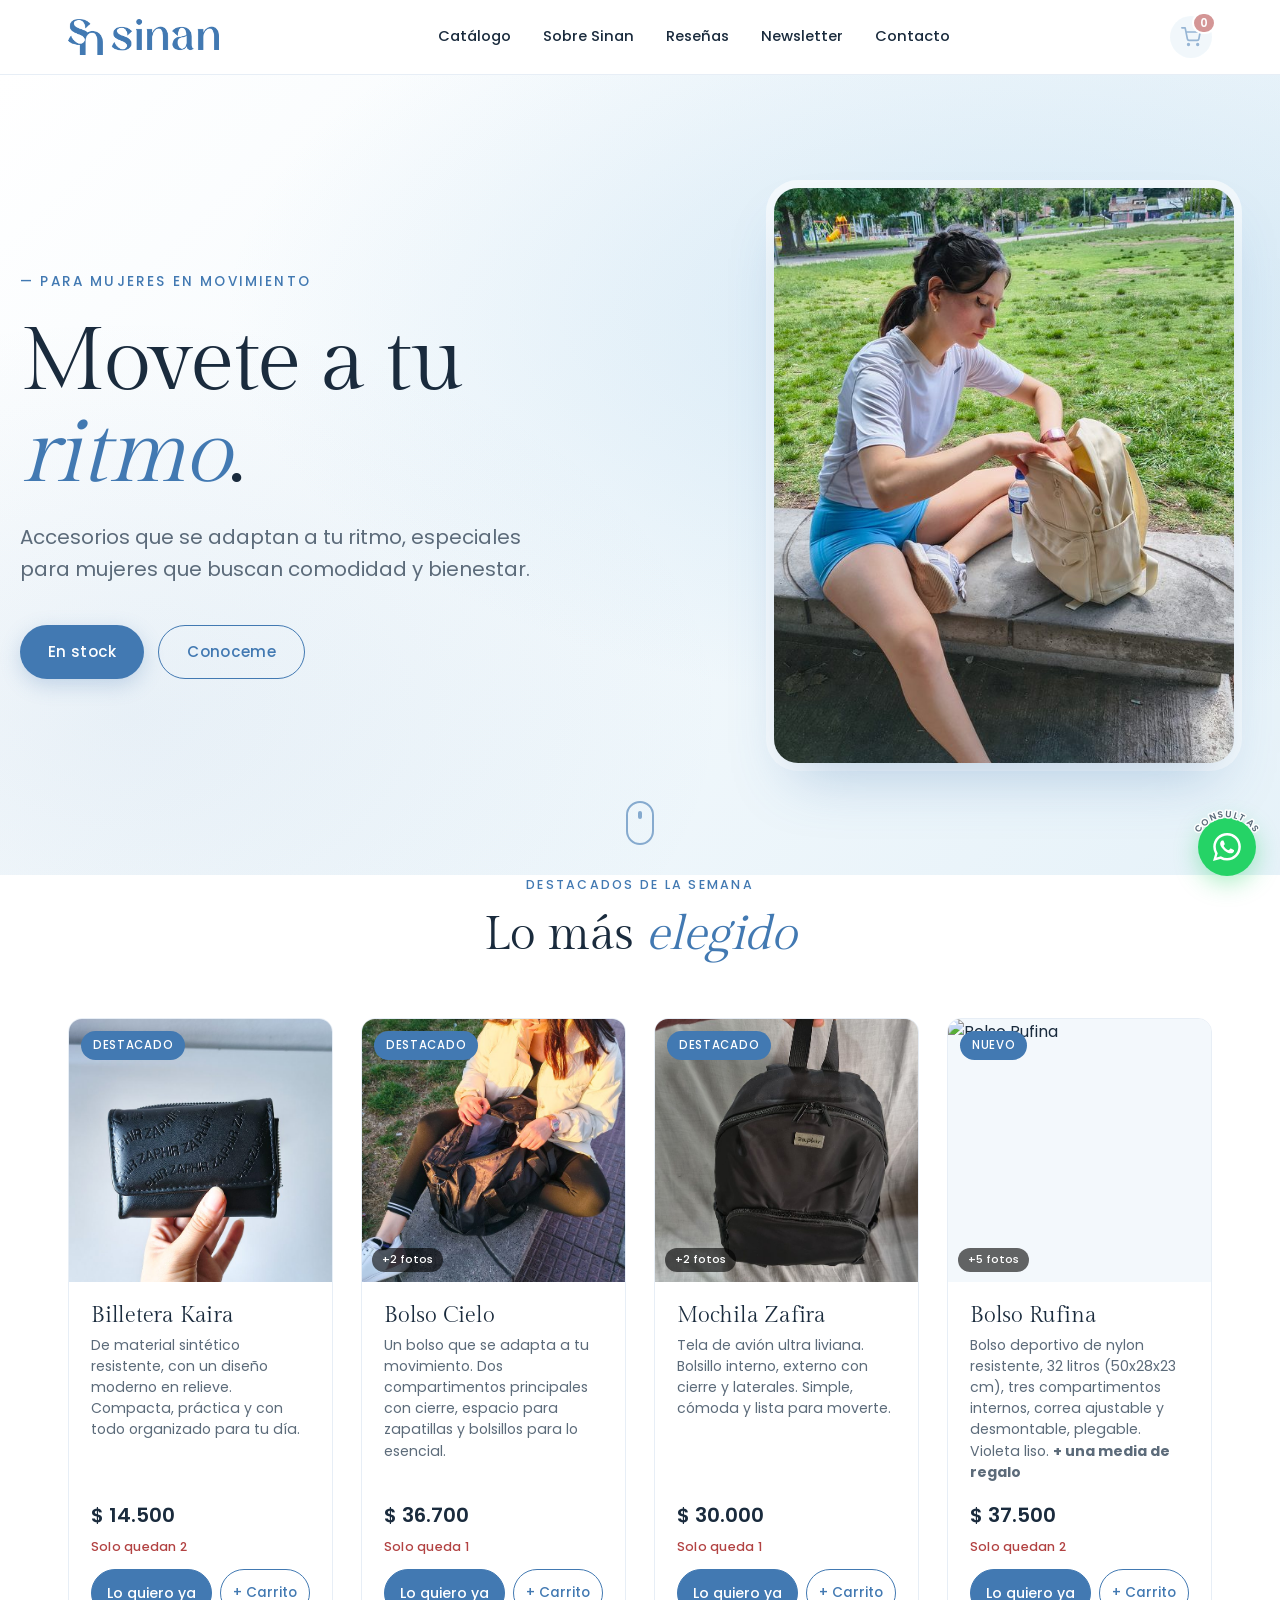
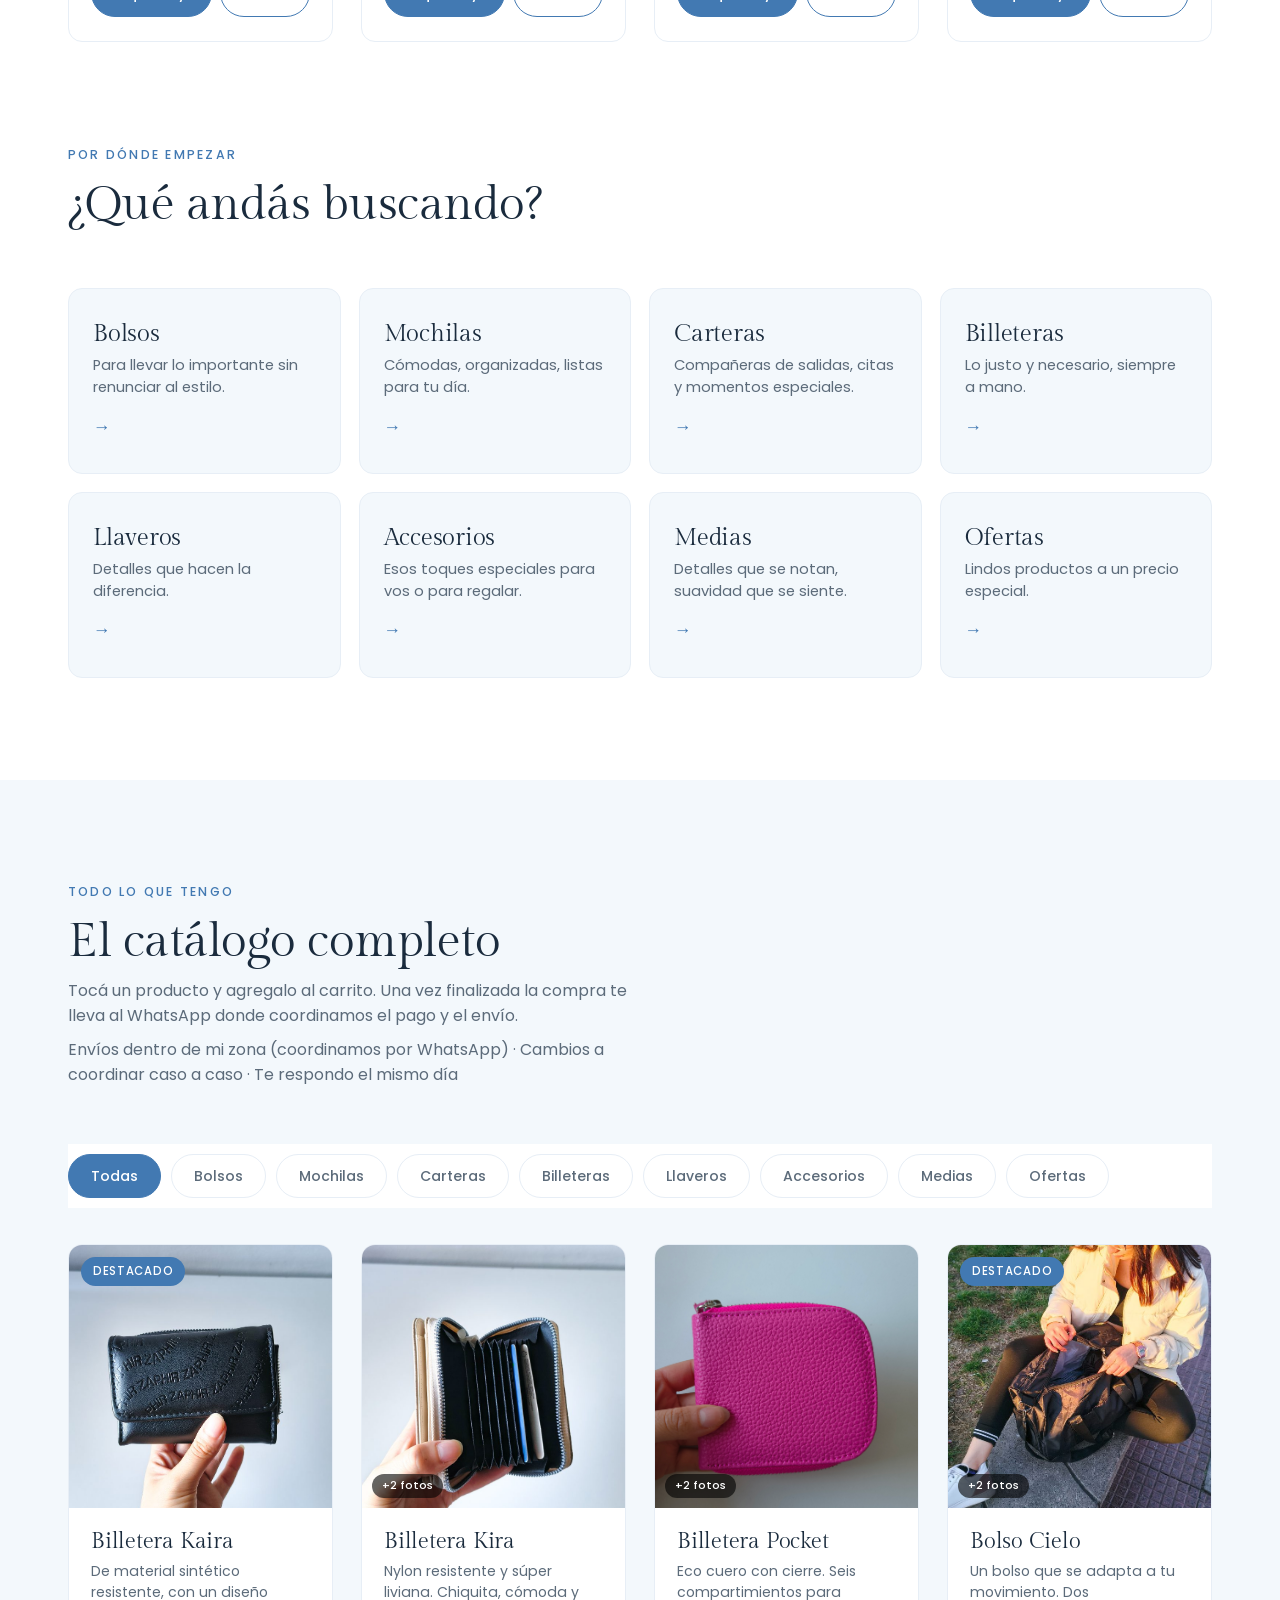
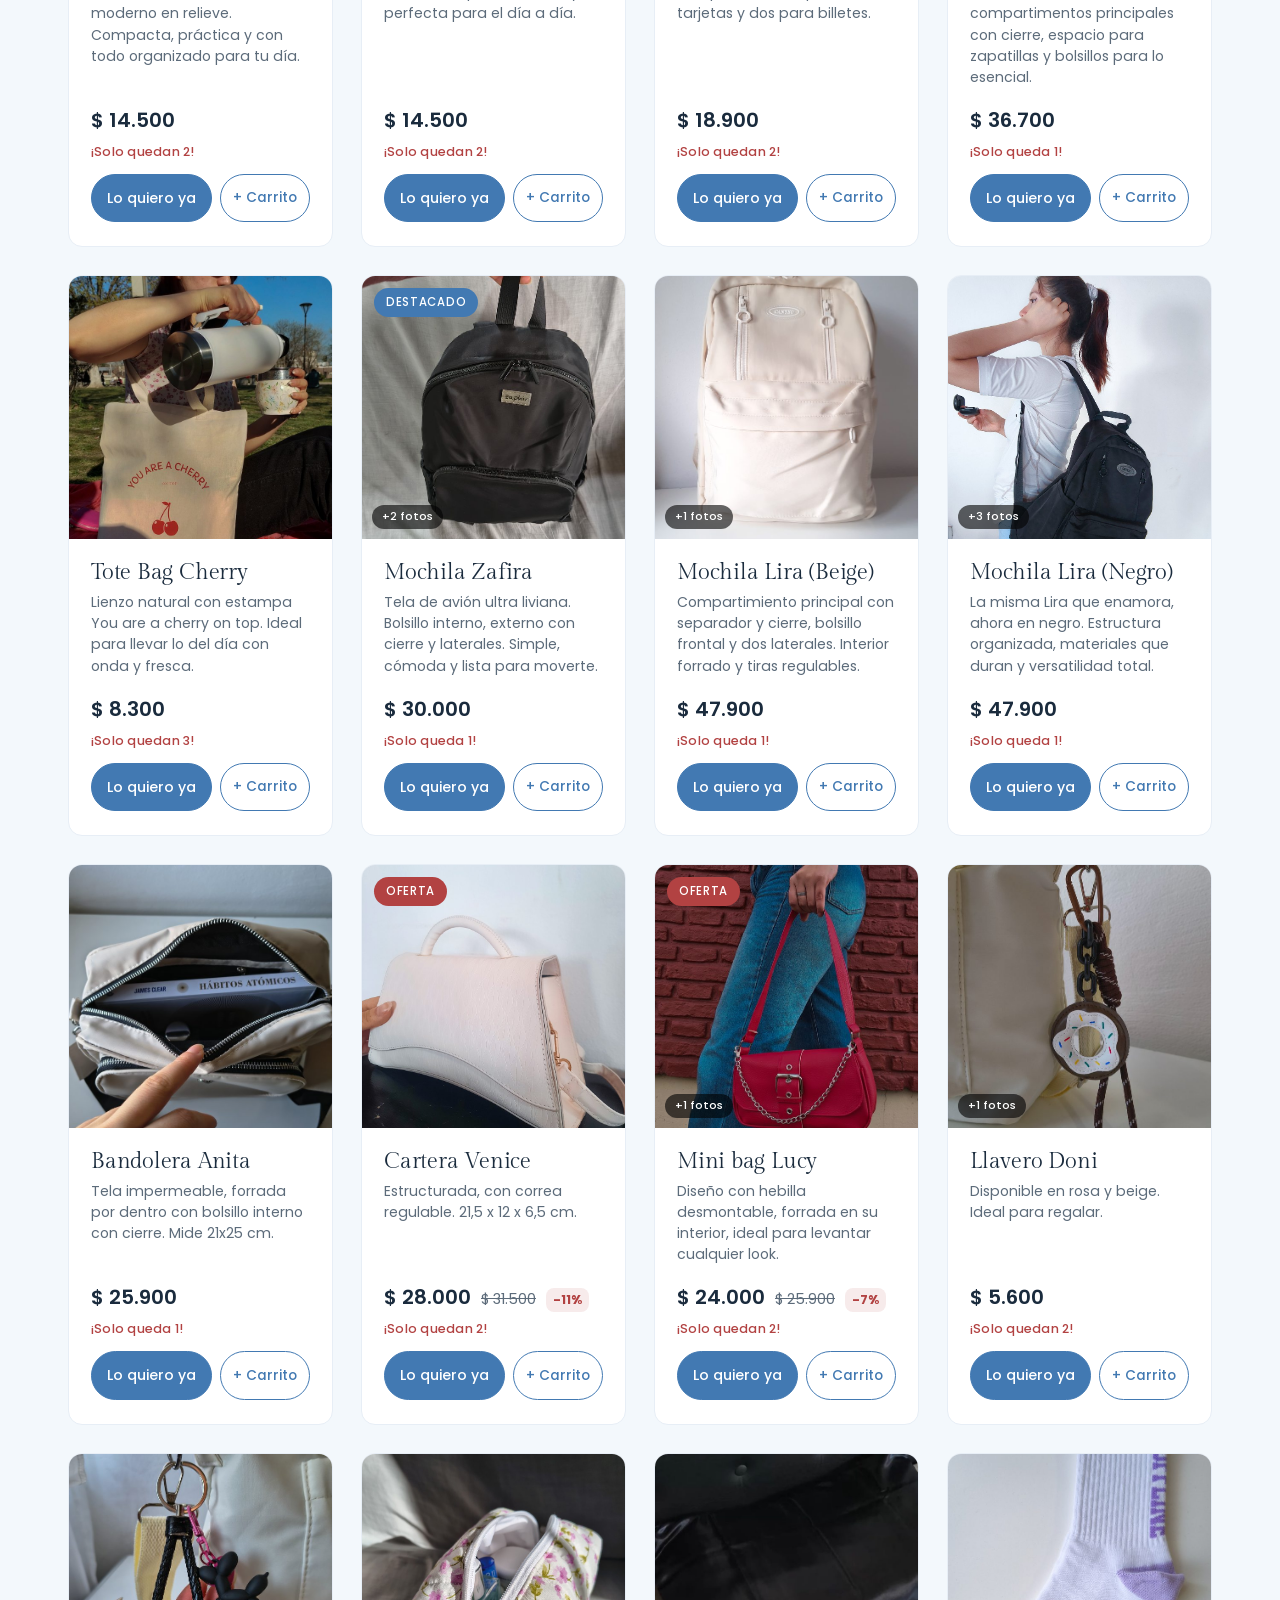
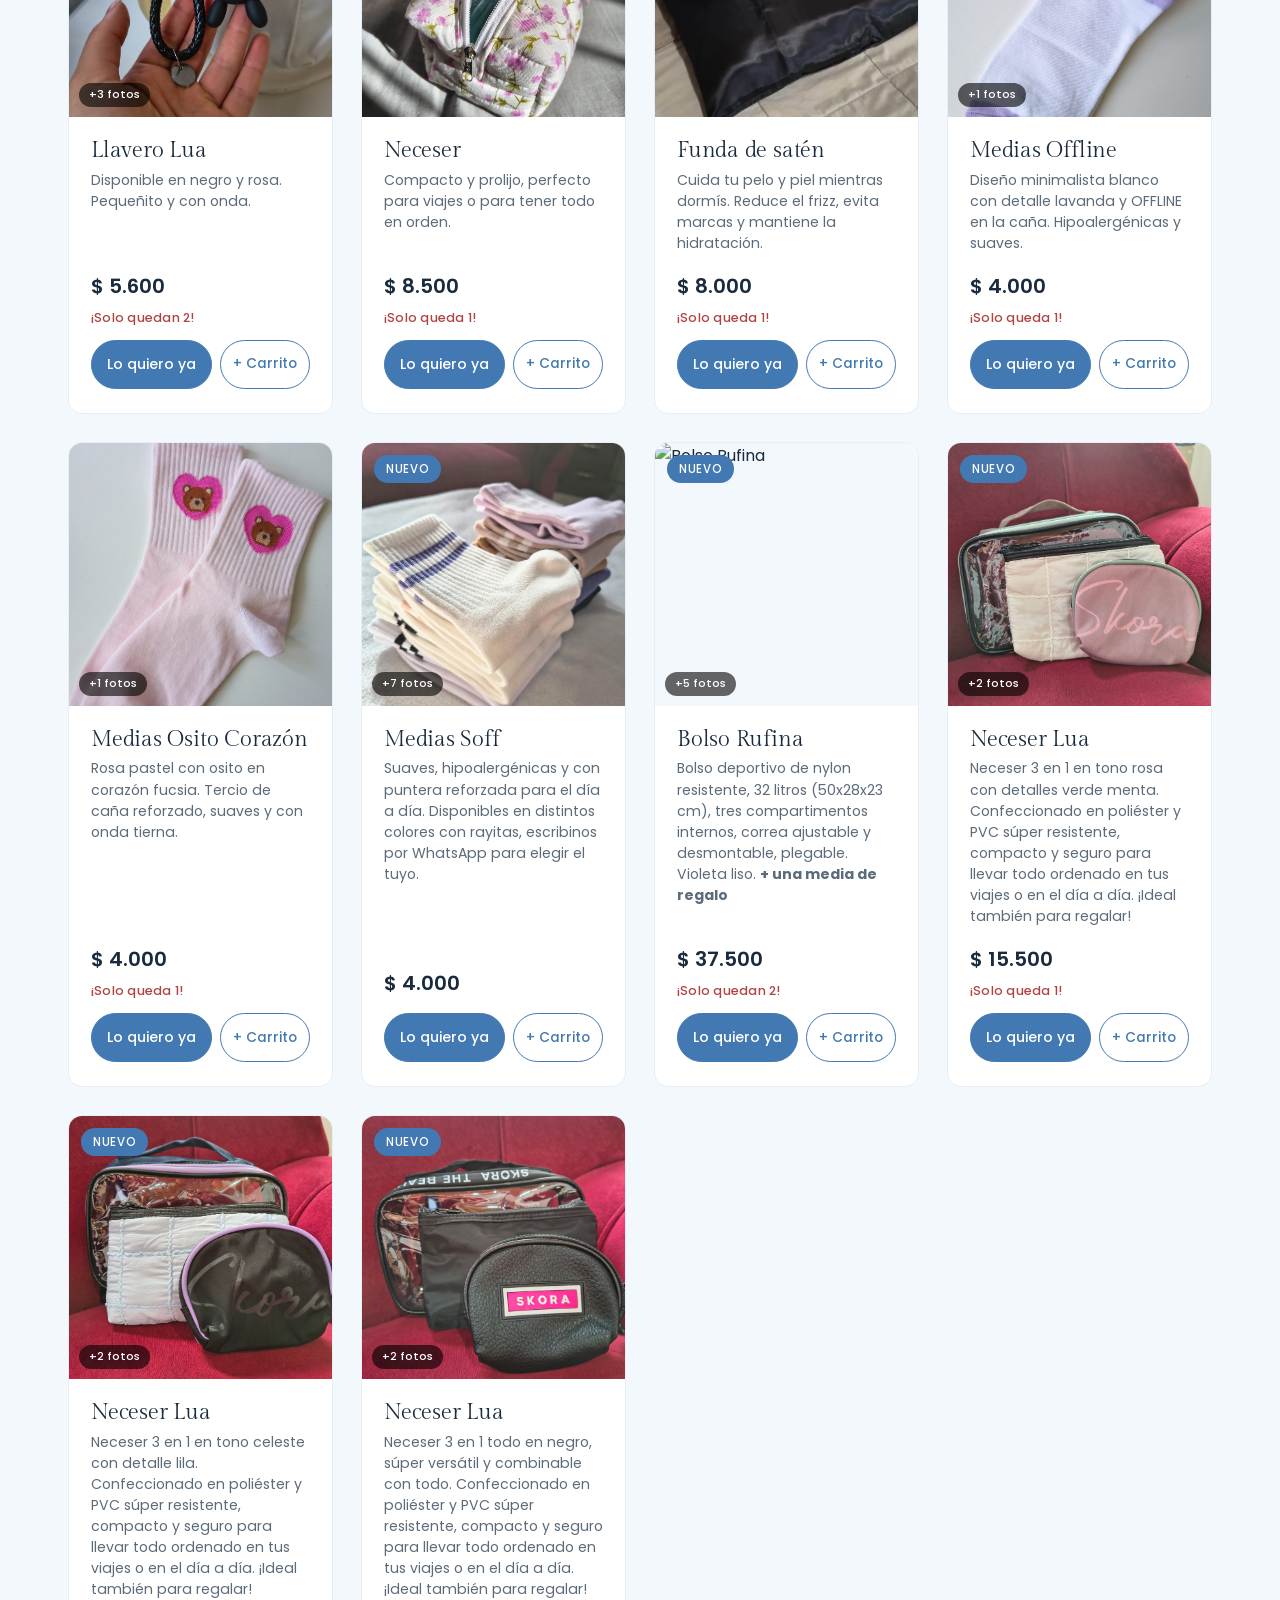
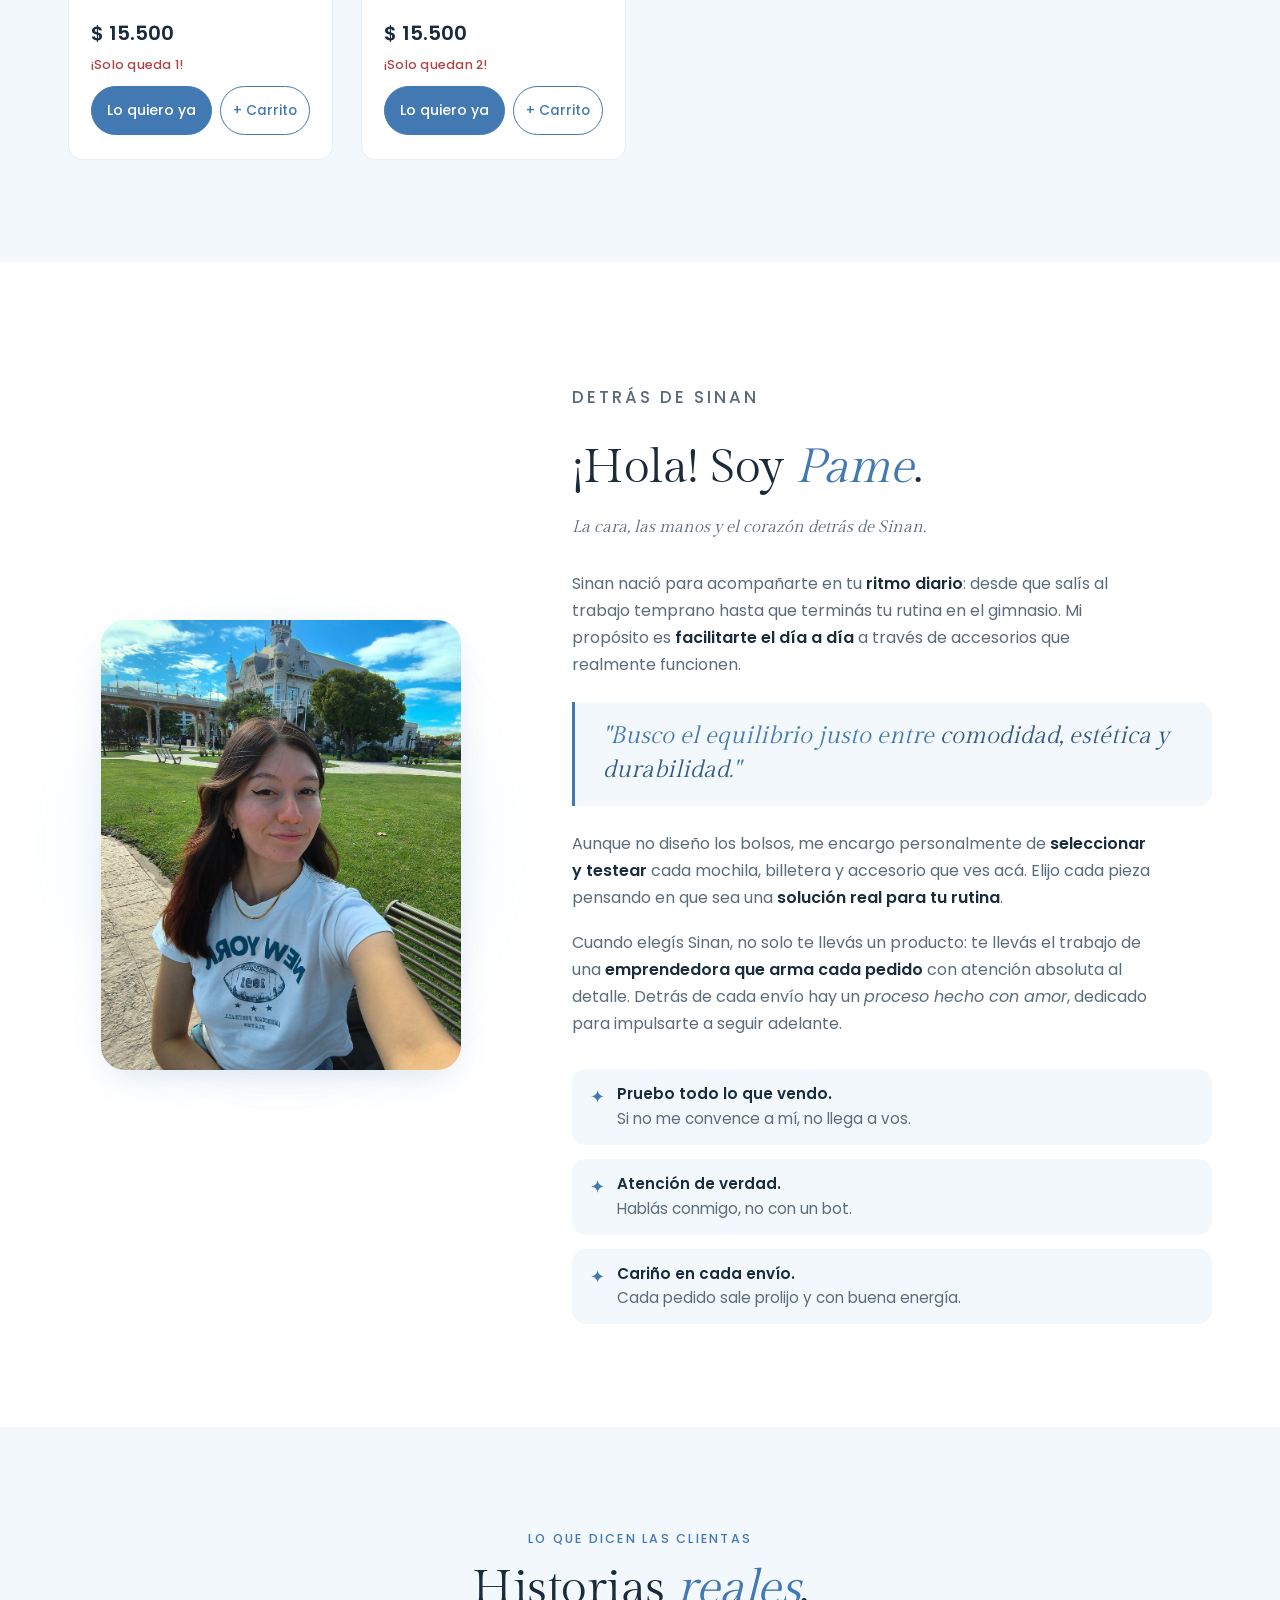
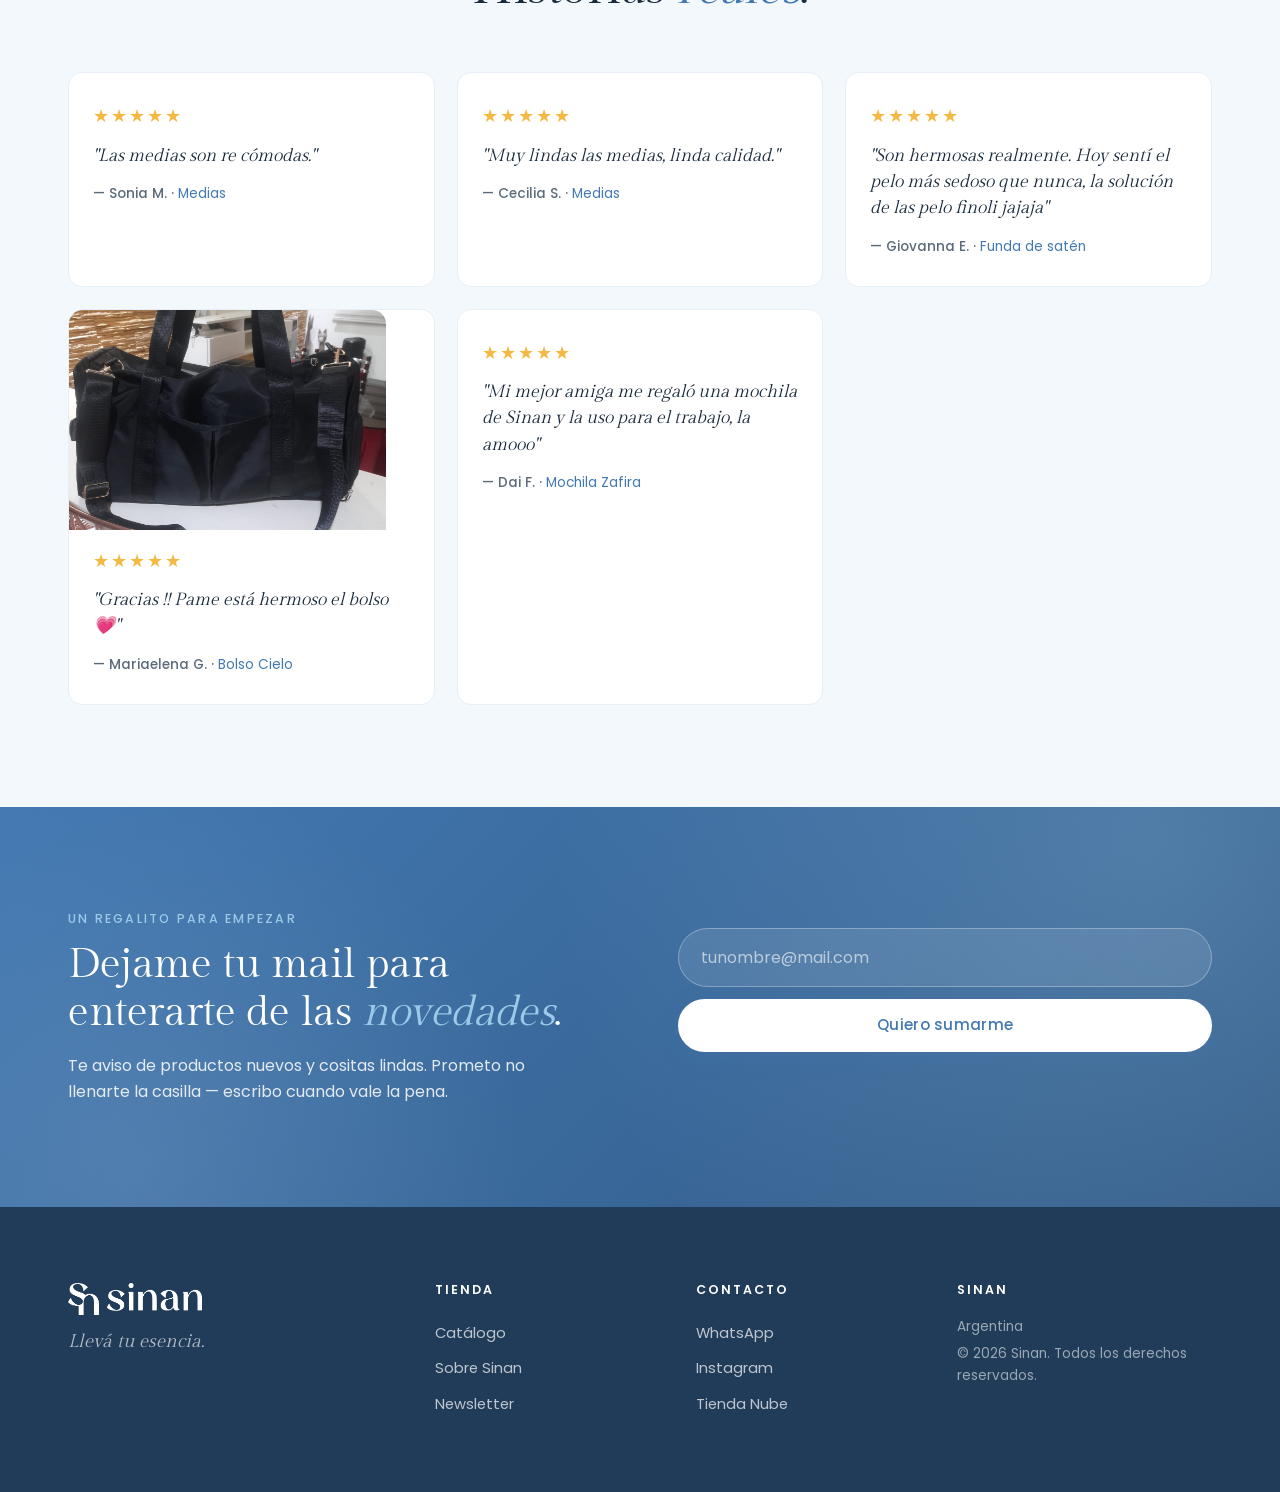
==== commit 56fc60f9: "Selector de color en Kaira y Venice, reordenar foto de Pocket, sumar foto a Rufina Co-Authored-By: C" ====
--- a/index.html
+++ b/index.html
@@ -274,6 +274,7 @@
           <span class="producto-pagina__descuento" id="pp-descuento"></span>
         </div>
         <p class="producto-pagina__stock-nota" id="pp-stock-nota"></p>
+        <div class="producto-pagina__colores" id="pp-colores" hidden></div>
         <p class="producto-pagina__desc" id="pp-desc"></p>
         <div class="producto-pagina__acciones">
           <button class="btn btn--primary" id="pp-btn-comprar">Lo quiero ya</button>
--- a/styles.css
+++ b/styles.css
@@ -1766,6 +1766,29 @@
   margin-bottom: 16px;
 }
 .producto-pagina__stock-nota:empty { display: none; }
+
+.producto-pagina__colores {
+  display: flex;
+  align-items: center;
+  gap: 10px;
+  margin-bottom: 20px;
+}
+.pp-color-swatch {
+  width: 28px;
+  height: 28px;
+  border-radius: 50%;
+  border: 1.5px solid var(--color-borde);
+  cursor: pointer;
+  transition: var(--transition-fast);
+  padding: 0;
+}
+.pp-color-swatch:hover {
+  transform: scale(1.1);
+}
+.pp-color-swatch.active {
+  box-shadow: 0 0 0 2px var(--color-blanco), 0 0 0 4px var(--color-azul);
+}
+
 .producto-pagina__desc {
   color: var(--color-texto-soft);
   line-height: 1.7;
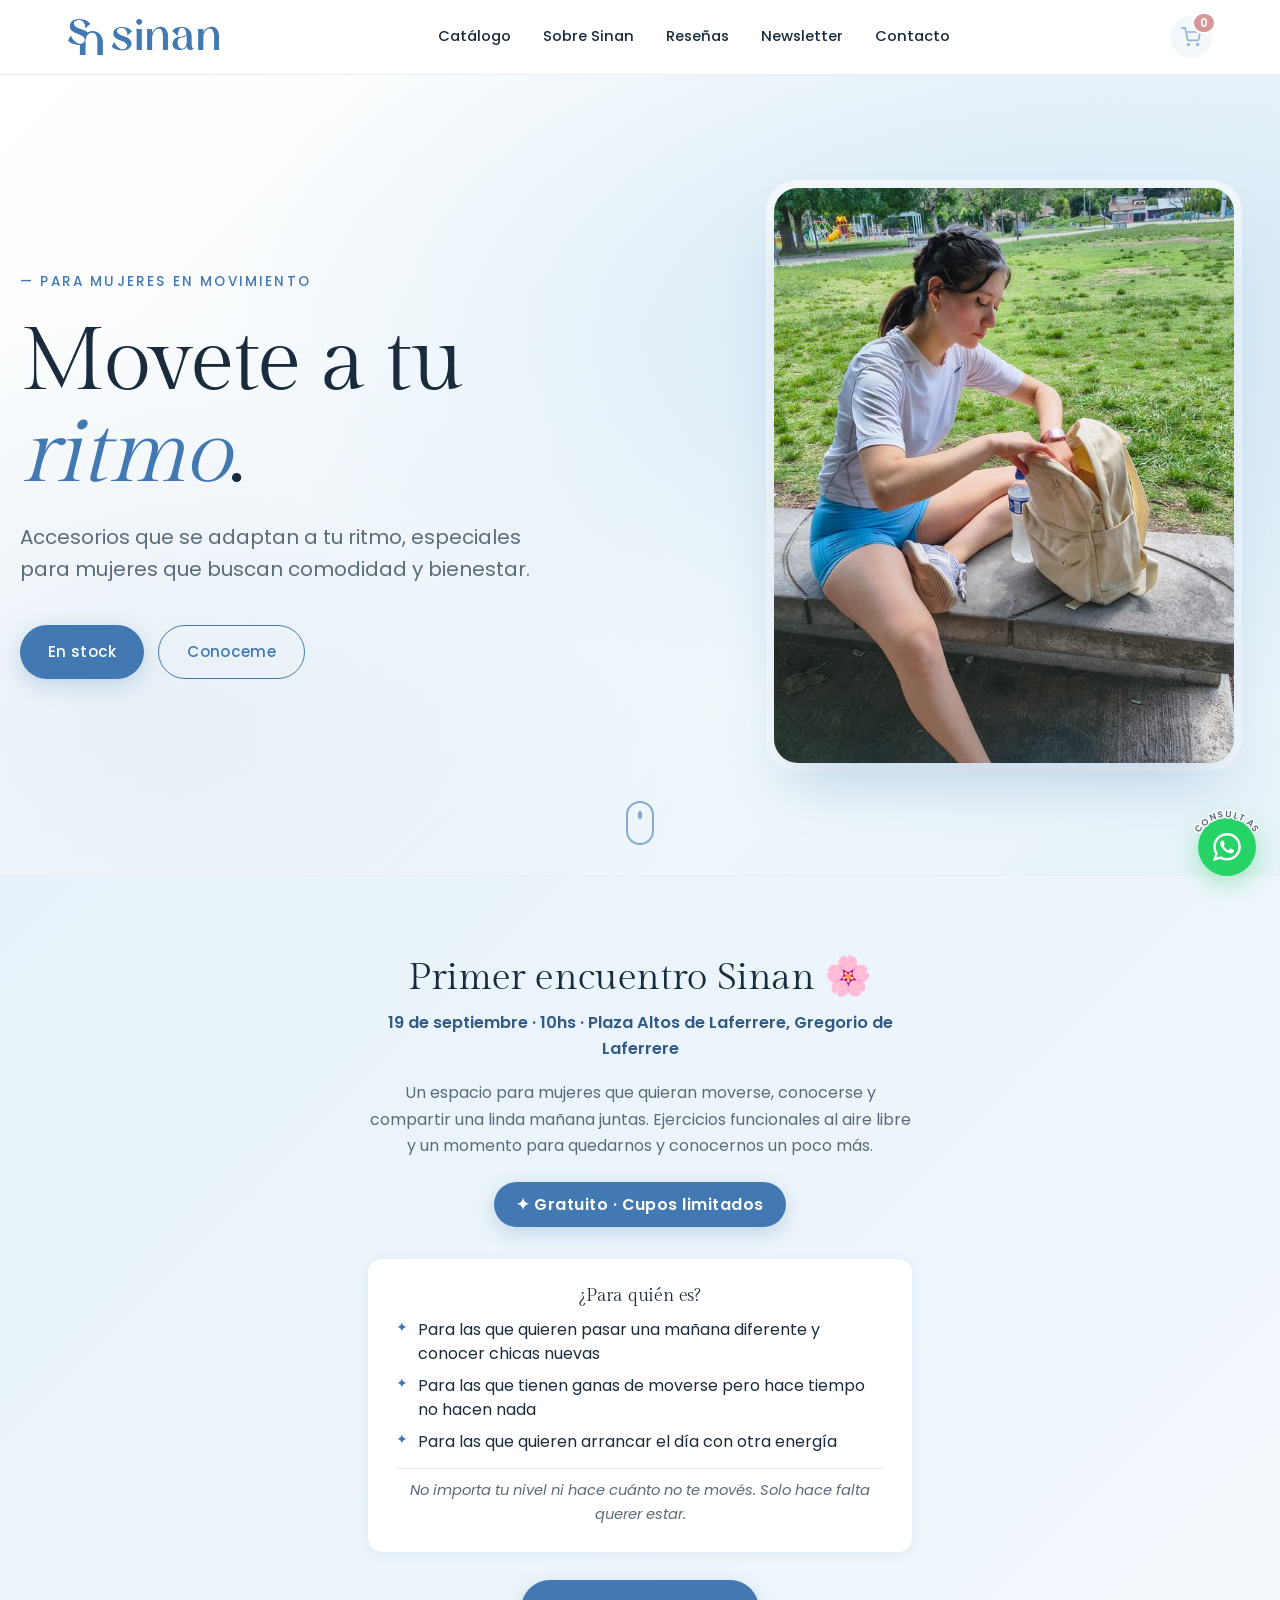
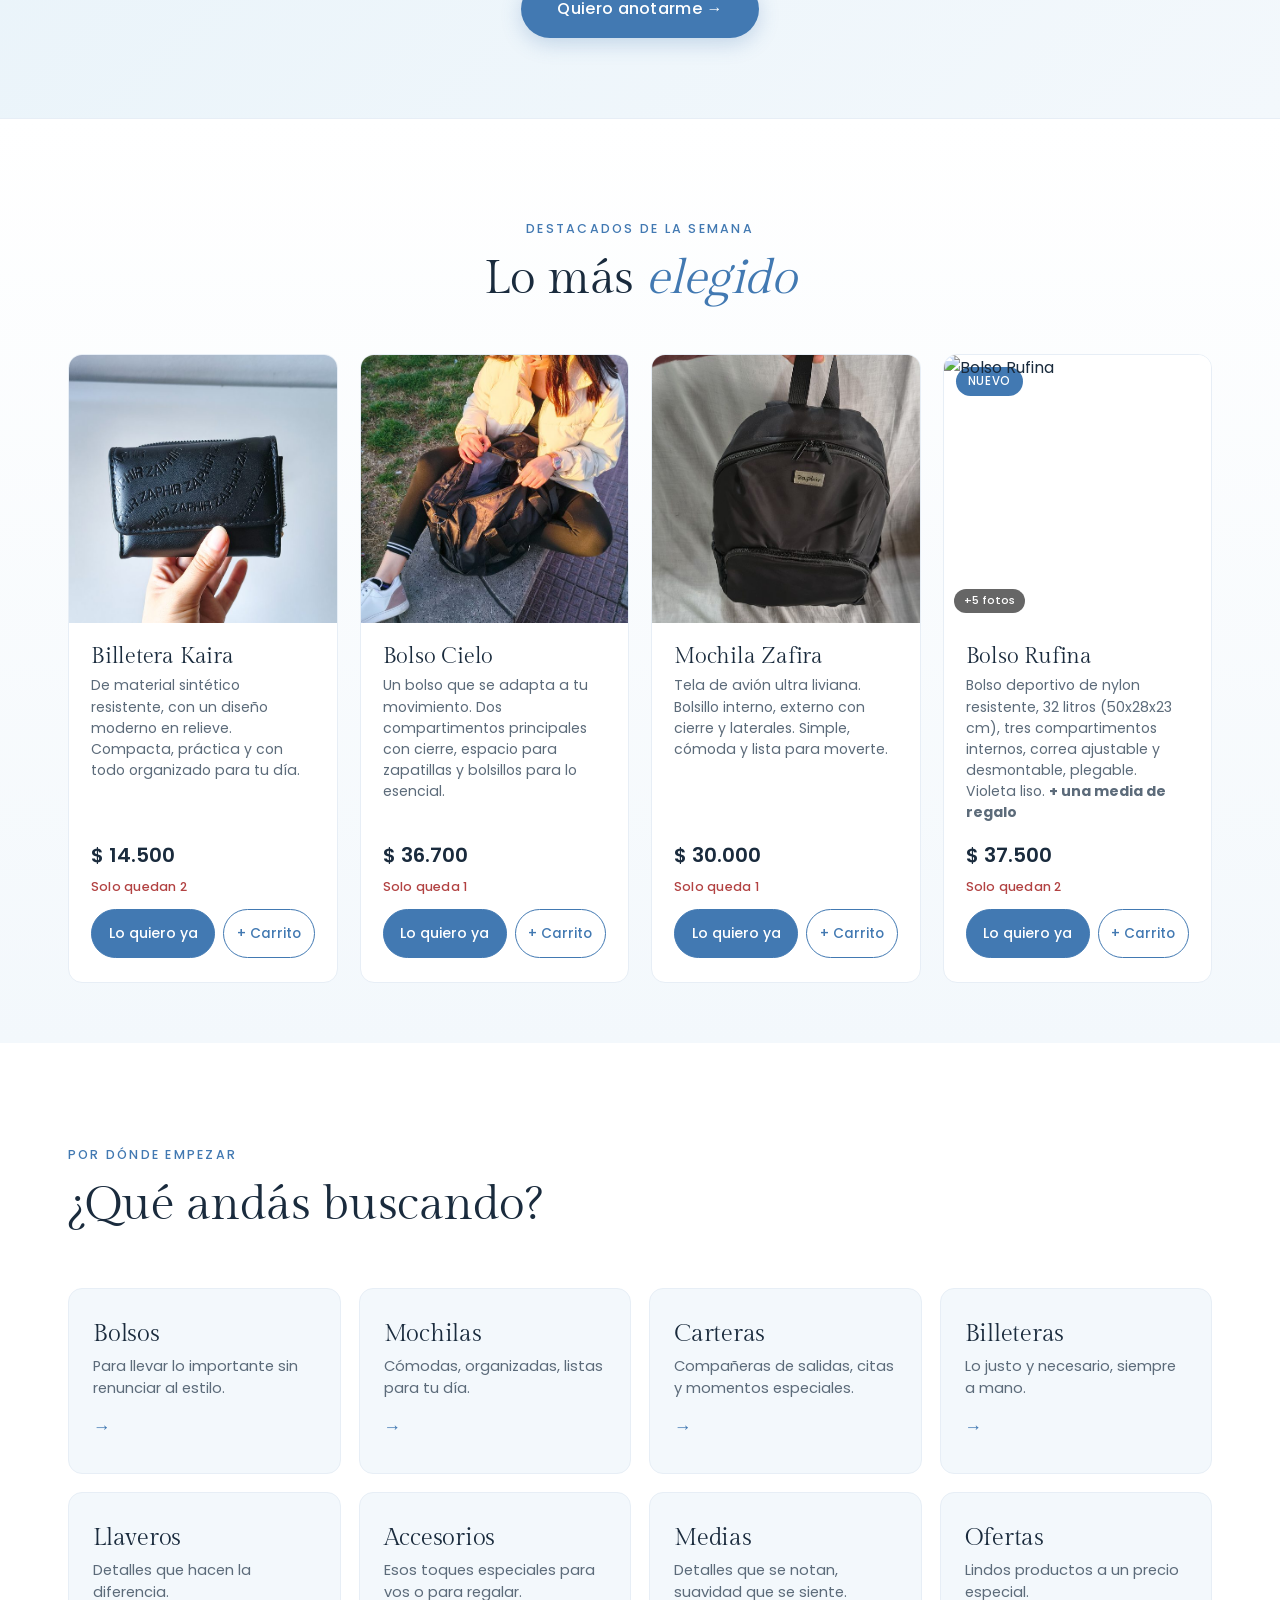
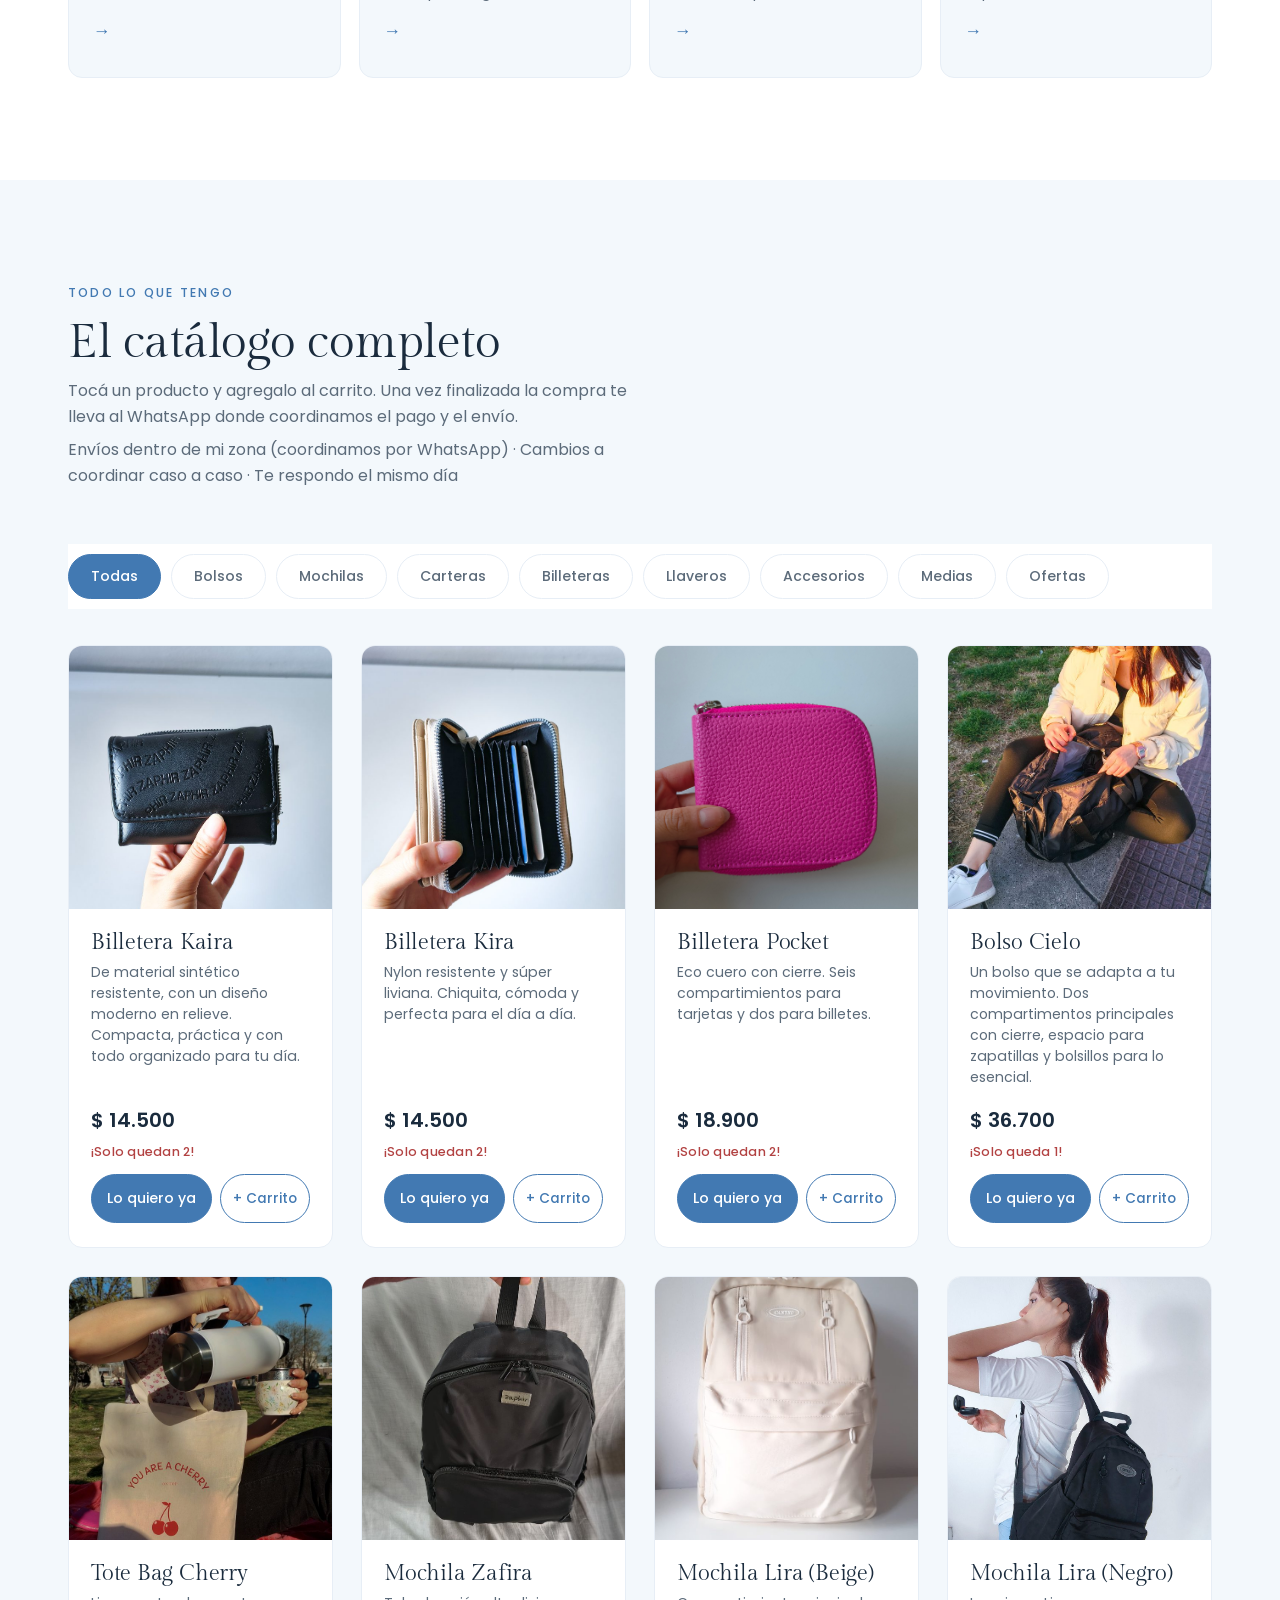
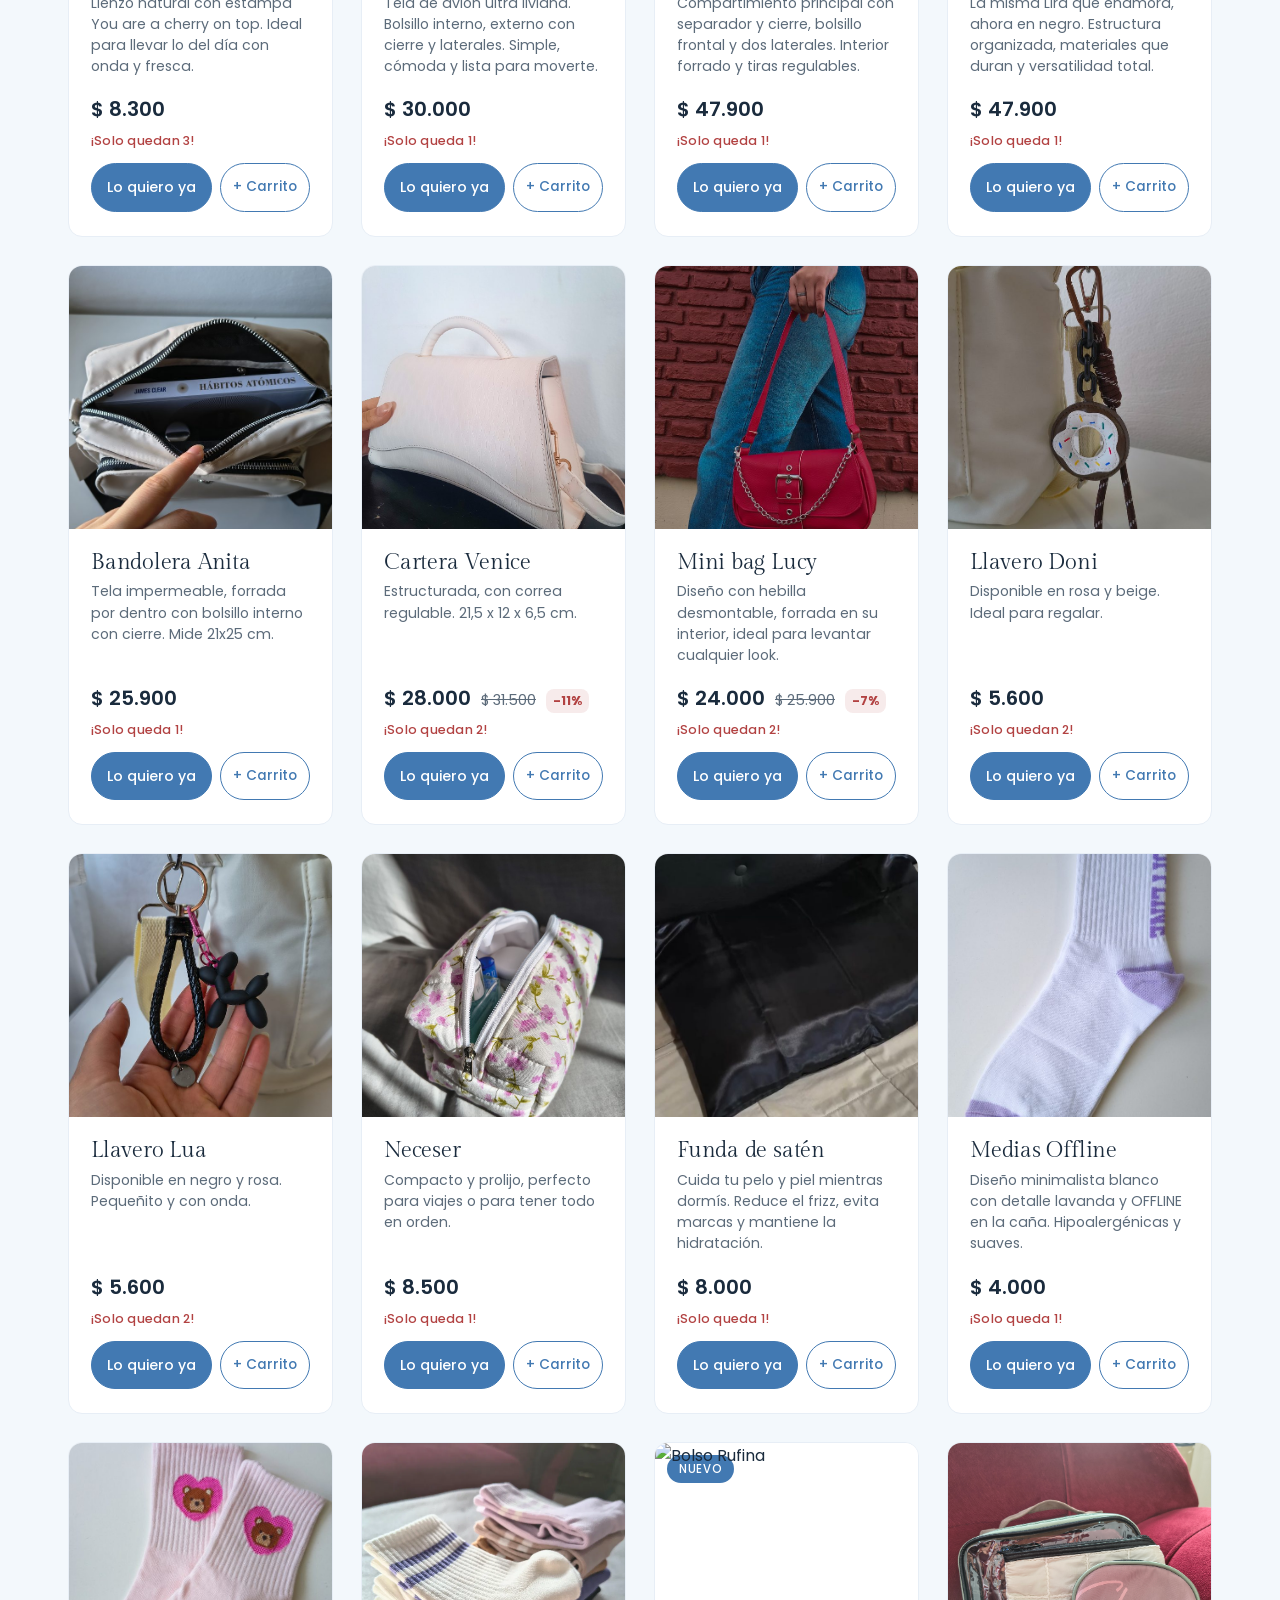
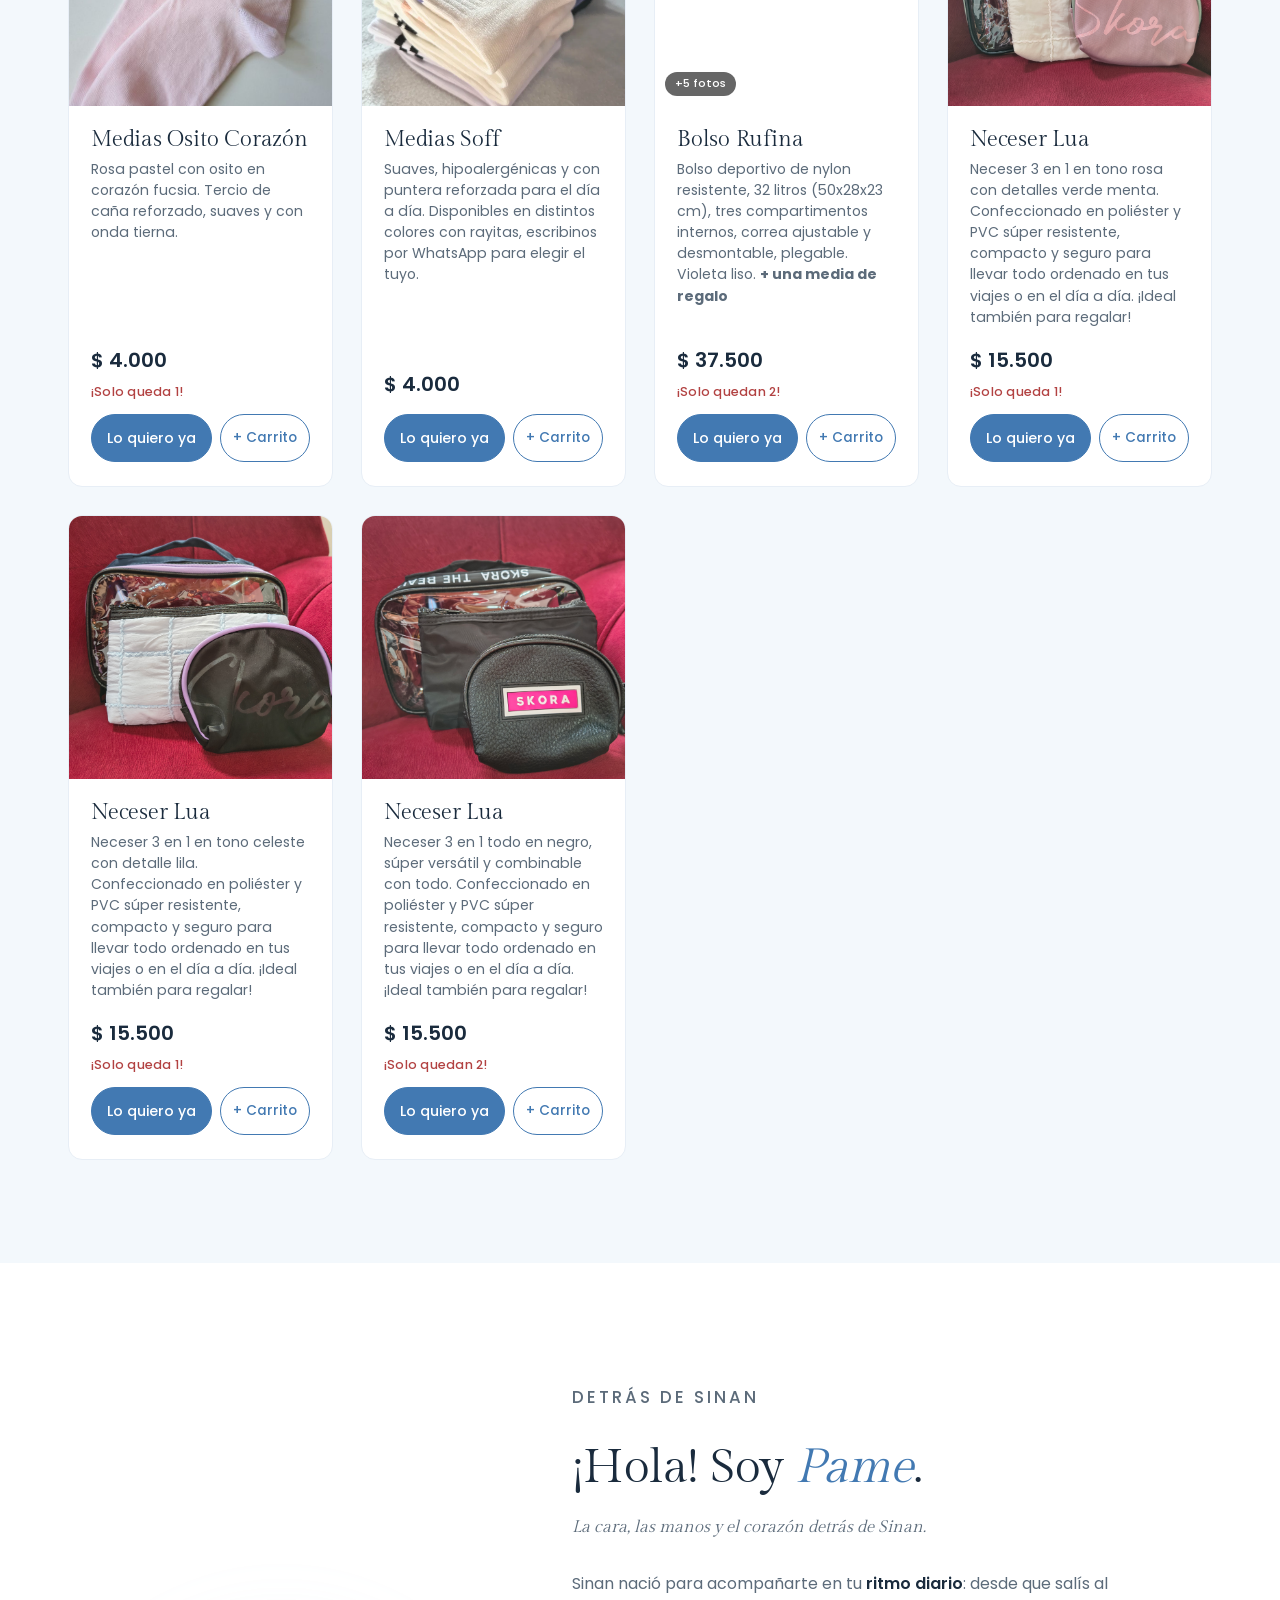
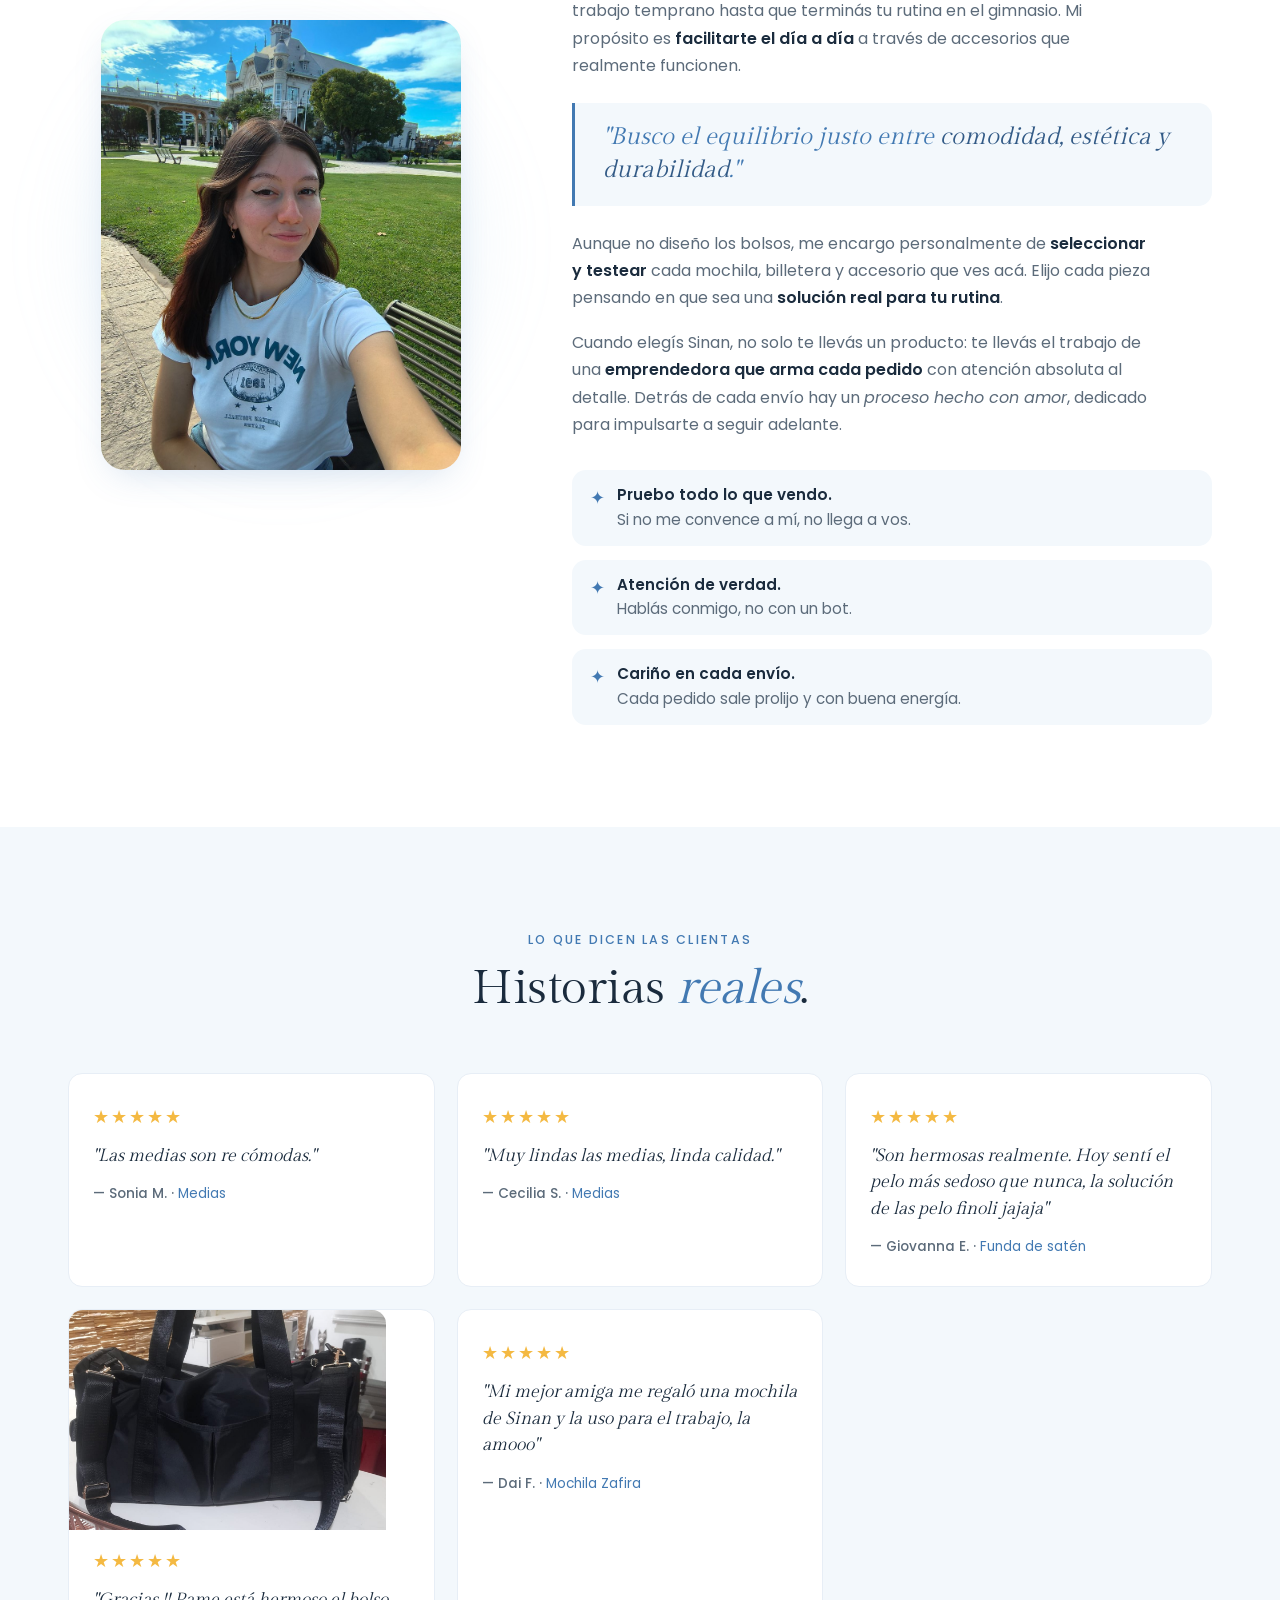
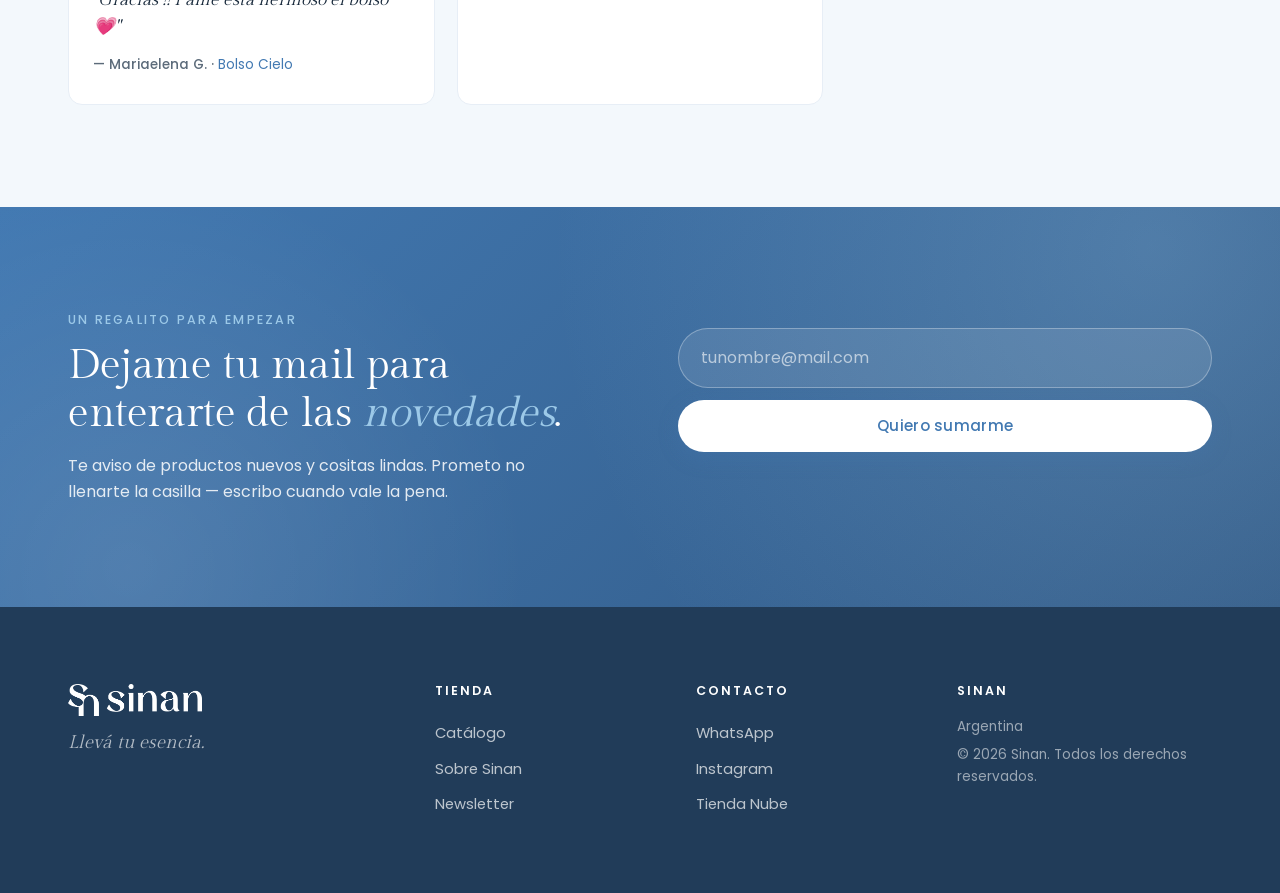
==== commit fb6718cc: "Agregar seccion temporal del Primer encuentro Sinan y arreglar bug de CSS Co-Authored-By: Claude Son" ====
--- a/index.html
+++ b/index.html
@@ -86,6 +86,29 @@
     </a>
   </section>
 
+  <!-- ===== EVENTO ESPECIAL (temporal — sacar despues del 19/9) ===== -->
+  <section class="evento-especial" id="evento-especial">
+    <div class="container evento-especial__inner">
+      <h2 class="evento-especial__titulo">Primer encuentro Sinan <span class="evento-especial__emoji">🌸</span></h2>
+      <p class="evento-especial__fecha">19 de septiembre · 10hs · Plaza Altos de Laferrere, Gregorio de Laferrere</p>
+      <p class="evento-especial__desc">Un espacio para mujeres que quieran moverse, conocerse y compartir una linda mañana juntas. Ejercicios funcionales al aire libre y un momento para quedarnos y conocernos un poco más.</p>
+
+      <span class="evento-especial__badge">✦ Gratuito · Cupos limitados</span>
+
+      <div class="evento-especial__paraquien">
+        <h3>¿Para quién es?</h3>
+        <ul>
+          <li>Para las que quieren pasar una mañana diferente y conocer chicas nuevas</li>
+          <li>Para las que tienen ganas de moverse pero hace tiempo no hacen nada</li>
+          <li>Para las que quieren arrancar el día con otra energía</li>
+        </ul>
+        <p class="evento-especial__nota">No importa tu nivel ni hace cuánto no te movés. Solo hace falta querer estar.</p>
+      </div>
+
+      <a href="#" id="evento-btn" class="btn btn--primary evento-especial__btn" target="_blank" rel="noopener">Quiero anotarme →</a>
+    </div>
+  </section>
+
   <!-- ===== DESTACADOS ===== -->
   <section class="destacados" id="destacados">
     <div class="container">
--- a/styles.css
+++ b/styles.css
@@ -2273,7 +2273,112 @@
 
 /* El placeholder solo se ve cuando NO hay foto */
 .producto-card__img:has(img) .producto-card__placeholder {
-  d
+  display: none !important;
+}
+
+/* ============================================
+   EVENTO ESPECIAL (temporal — sacar despues del 19/9)
+   ============================================ */
+
+.evento-especial {
+  background: linear-gradient(135deg, var(--color-celeste-soft) 0%, var(--color-celeste-bg) 100%);
+  padding: clamp(48px, 7vw, 80px) 0;
+  border-top: 1px solid var(--color-borde);
+  border-bottom: 1px solid var(--color-borde);
+}
+
+.evento-especial__inner {
+  max-width: 640px;
+  text-align: center;
+}
+
+.evento-especial__titulo {
+  font-size: clamp(1.8rem, 4vw, 2.4rem);
+  margin-bottom: 10px;
+}
+.evento-especial__emoji {
+  display: inline-block;
+}
+
+.evento-especial__fecha {
+  font-weight: 600;
+  color: var(--color-azul-deep);
+  margin-bottom: 18px;
+  font-size: 1.02rem;
+}
+
+.evento-especial__desc {
+  color: var(--color-texto-soft);
+  line-height: 1.65;
+  margin-bottom: 22px;
+}
+
+.evento-especial__badge {
+  display: inline-block;
+  background: var(--color-azul);
+  color: var(--color-blanco);
+  font-weight: 600;
+  letter-spacing: 0.03em;
+  padding: 10px 22px;
+  border-radius: var(--radius-pill);
+  box-shadow: 0 6px 20px rgba(66, 121, 178, 0.25);
+  margin-bottom: 32px;
+}
+
+.evento-especial__paraquien {
+  background: var(--color-blanco);
+  border-radius: var(--radius-md);
+  padding: 26px 28px;
+  margin-bottom: 28px;
+  text-align: left;
+  box-shadow: var(--shadow-sm);
+}
+.evento-especial__paraquien h3 {
+  font-family: var(--font-serif);
+  font-size: 1.15rem;
+  margin-bottom: 12px;
+  text-align: center;
+}
+.evento-especial__paraquien ul {
+  list-style: none;
+  margin: 0 0 14px;
+  padding: 0;
+  display: flex;
+  flex-direction: column;
+  gap: 8px;
+}
+.evento-especial__paraquien li {
+  color: var(--color-texto);
+  padding-left: 22px;
+  position: relative;
+  line-height: 1.5;
+}
+.evento-especial__paraquien li::before {
+  content: "✦";
+  position: absolute;
+  left: 0;
+  color: var(--color-azul);
+  font-size: 0.85rem;
+}
+.evento-especial__nota {
+  font-style: italic;
+  color: var(--color-texto-soft);
+  text-align: center;
+  font-size: 0.92rem;
+  margin: 0;
+  padding-top: 10px;
+  border-top: 1px solid var(--color-borde);
+}
+
+.evento-especial__btn {
+  font-size: 1rem;
+  padding: 16px 36px;
+}
+
+@media (max-width: 600px) {
+  .evento-especial__paraquien { padding: 20px; }
+}
+
 /* ============================================
    v3.5: SECCIÓN DESTACADOS (arriba del catálogo)
    ============================================ */
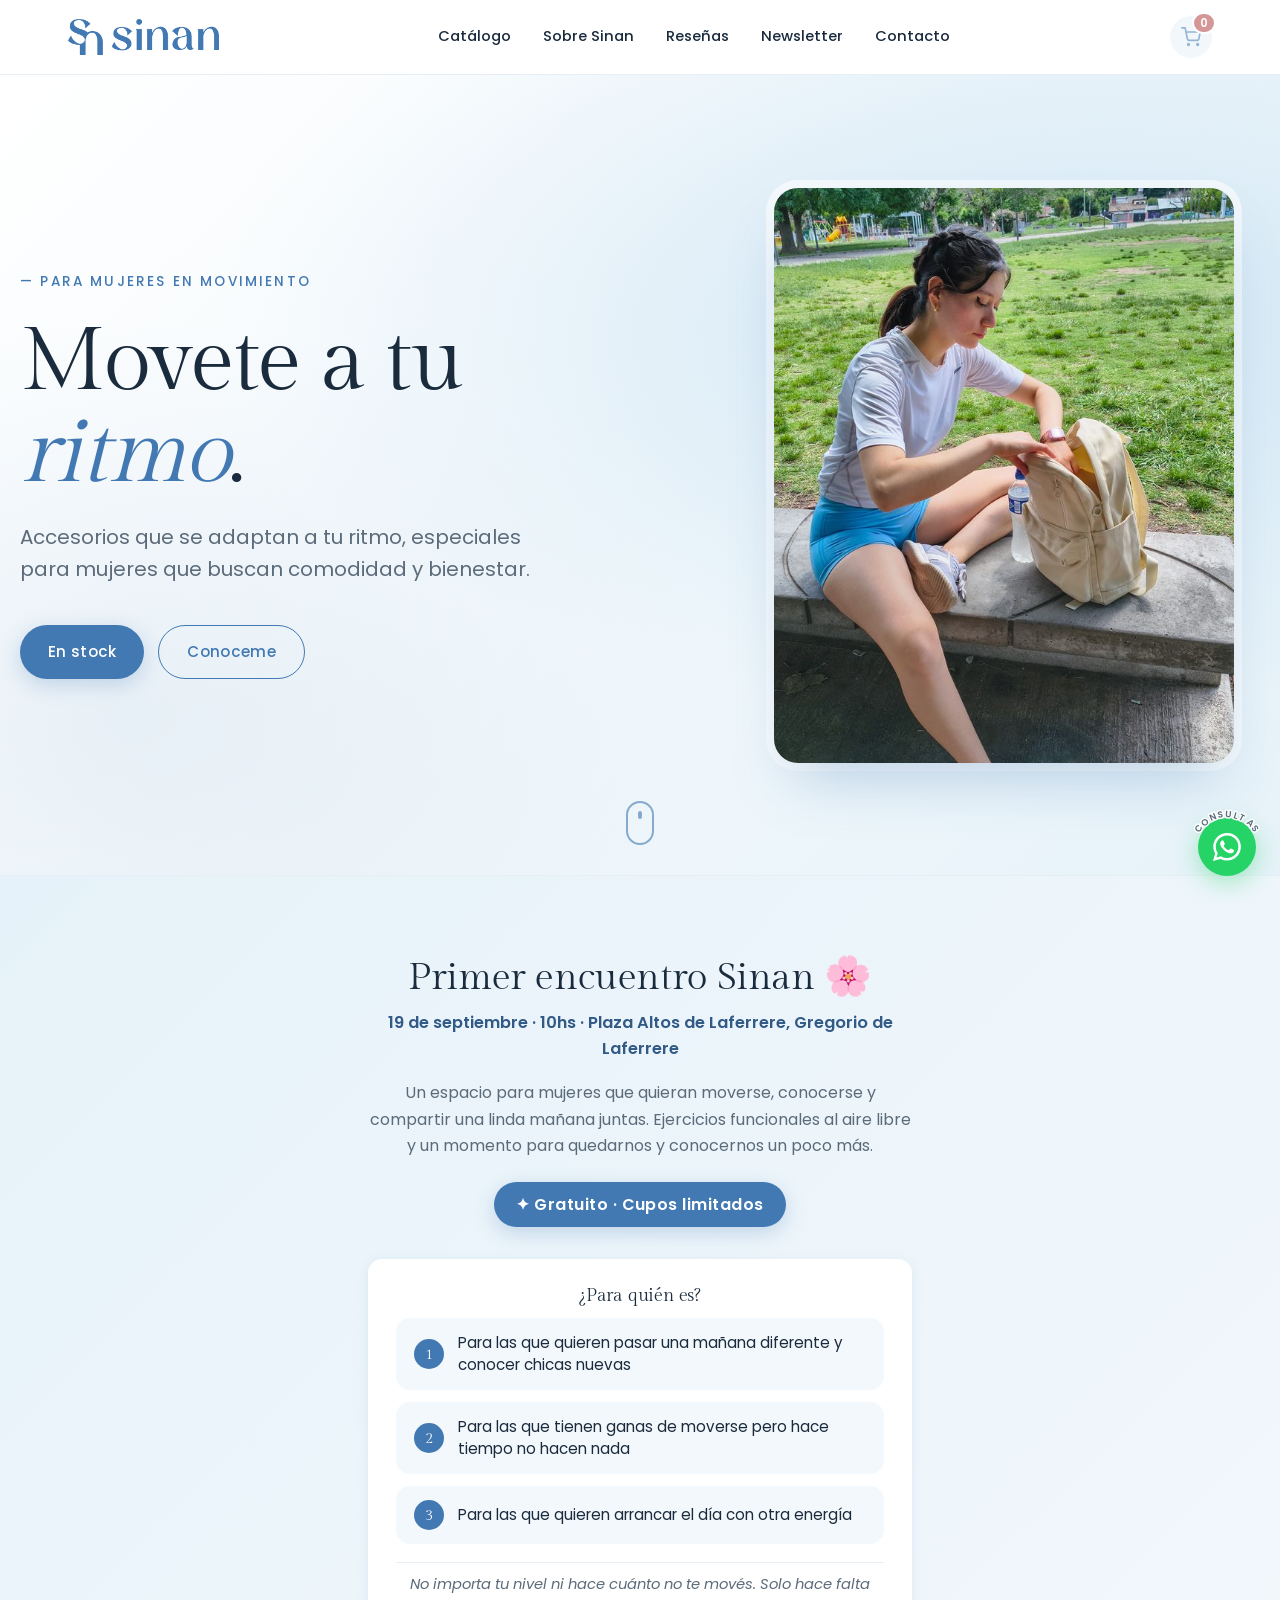
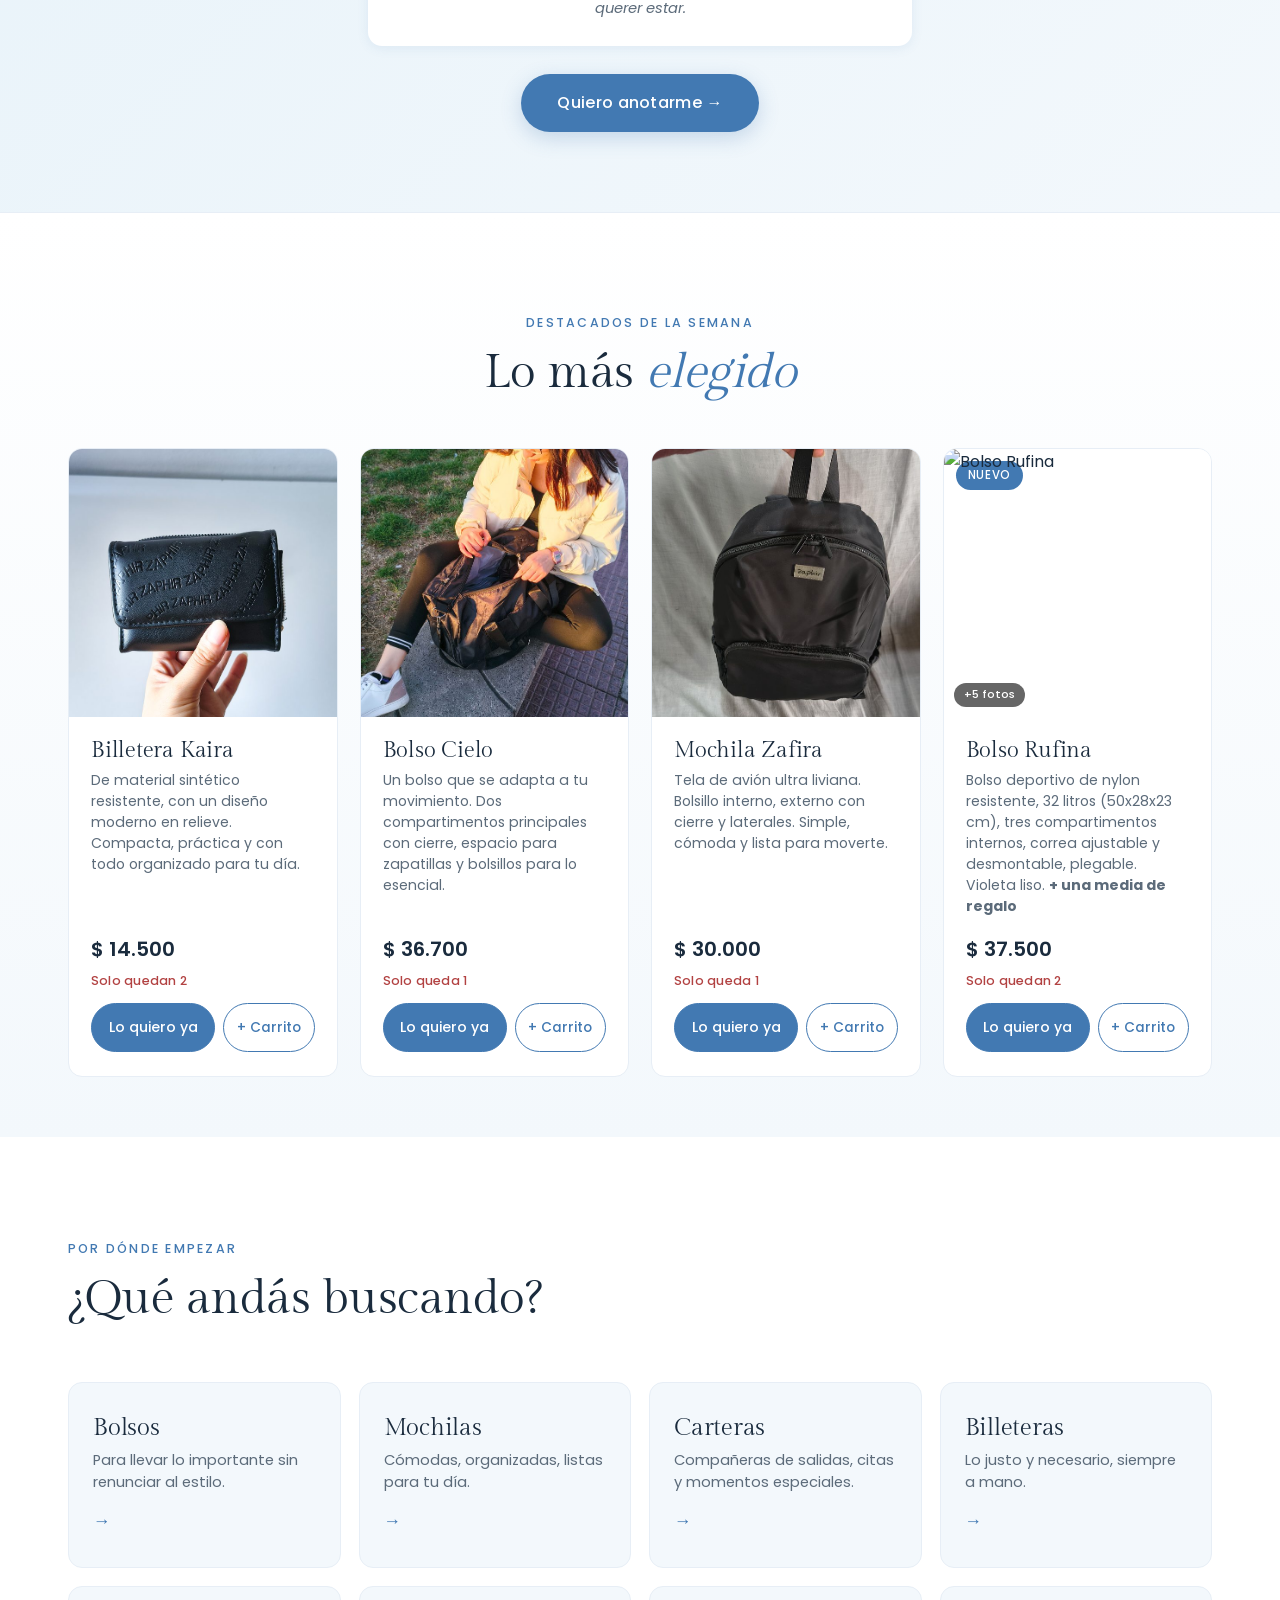
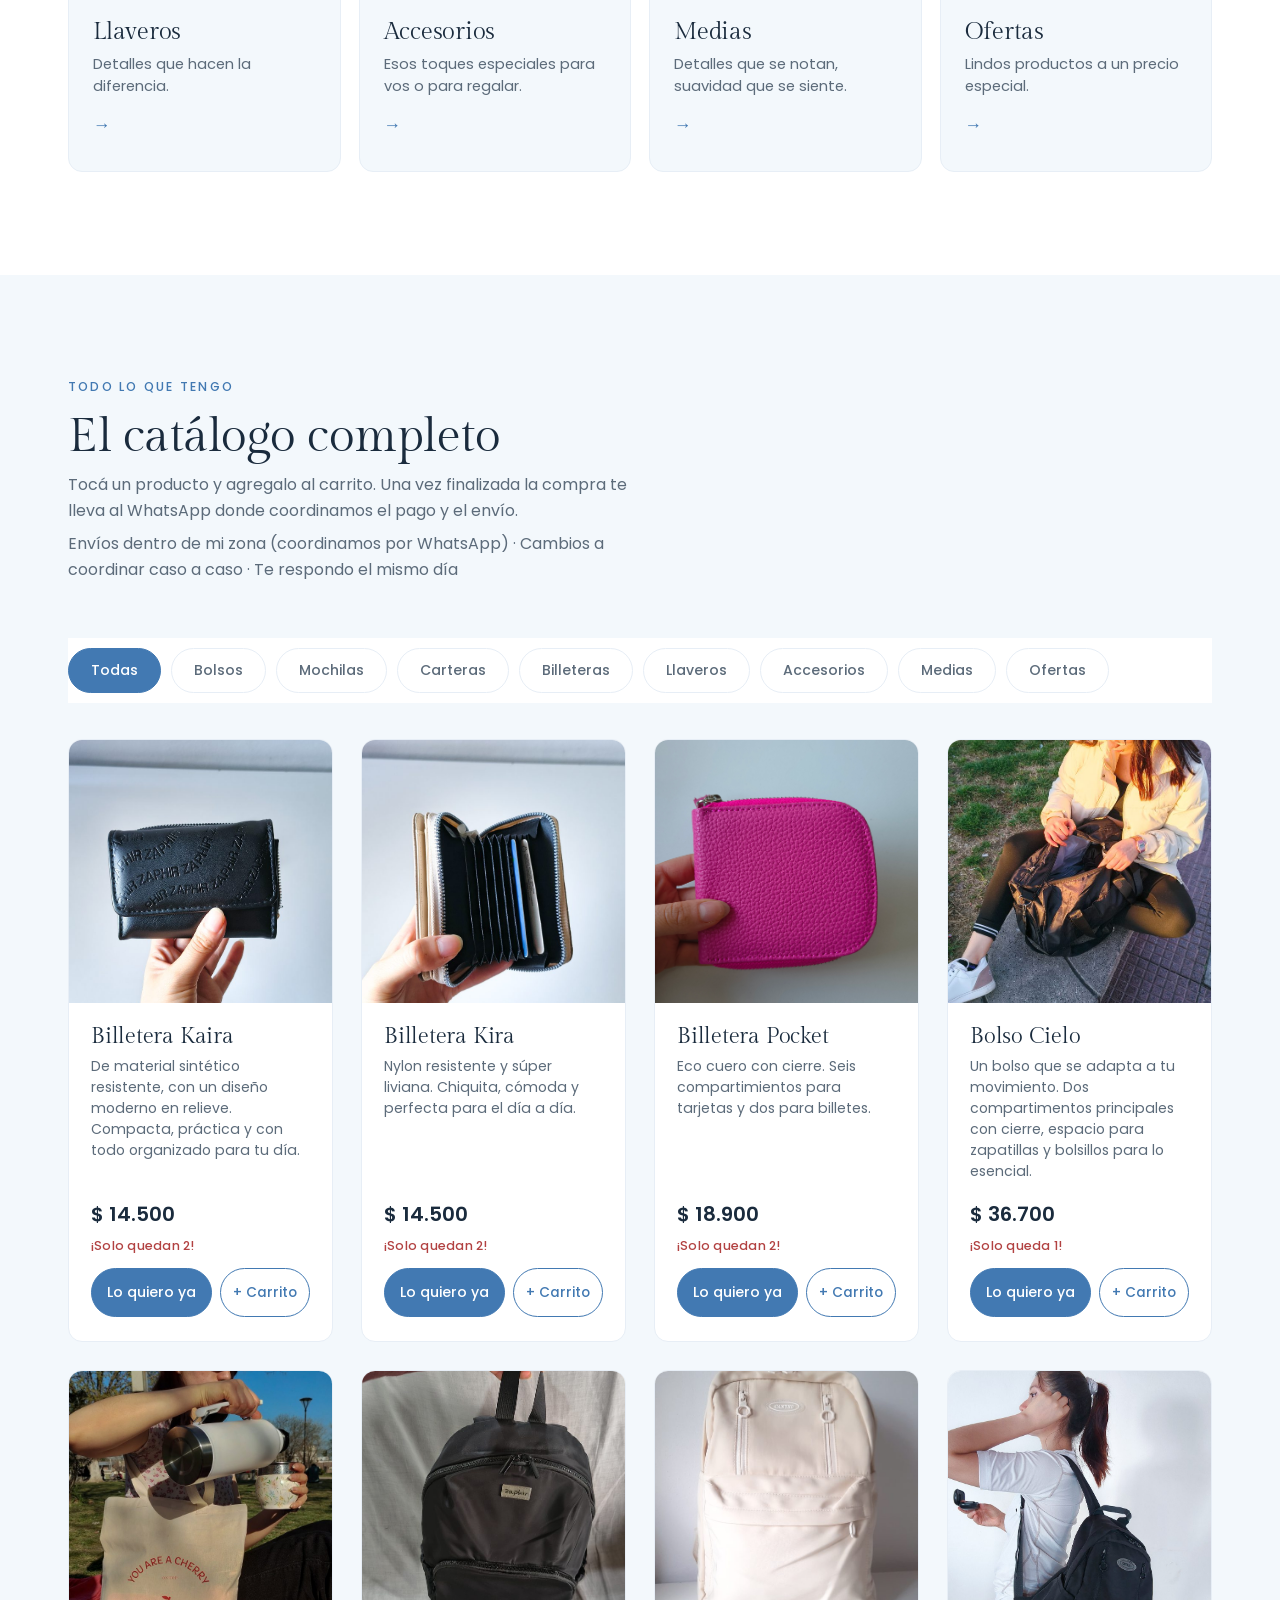
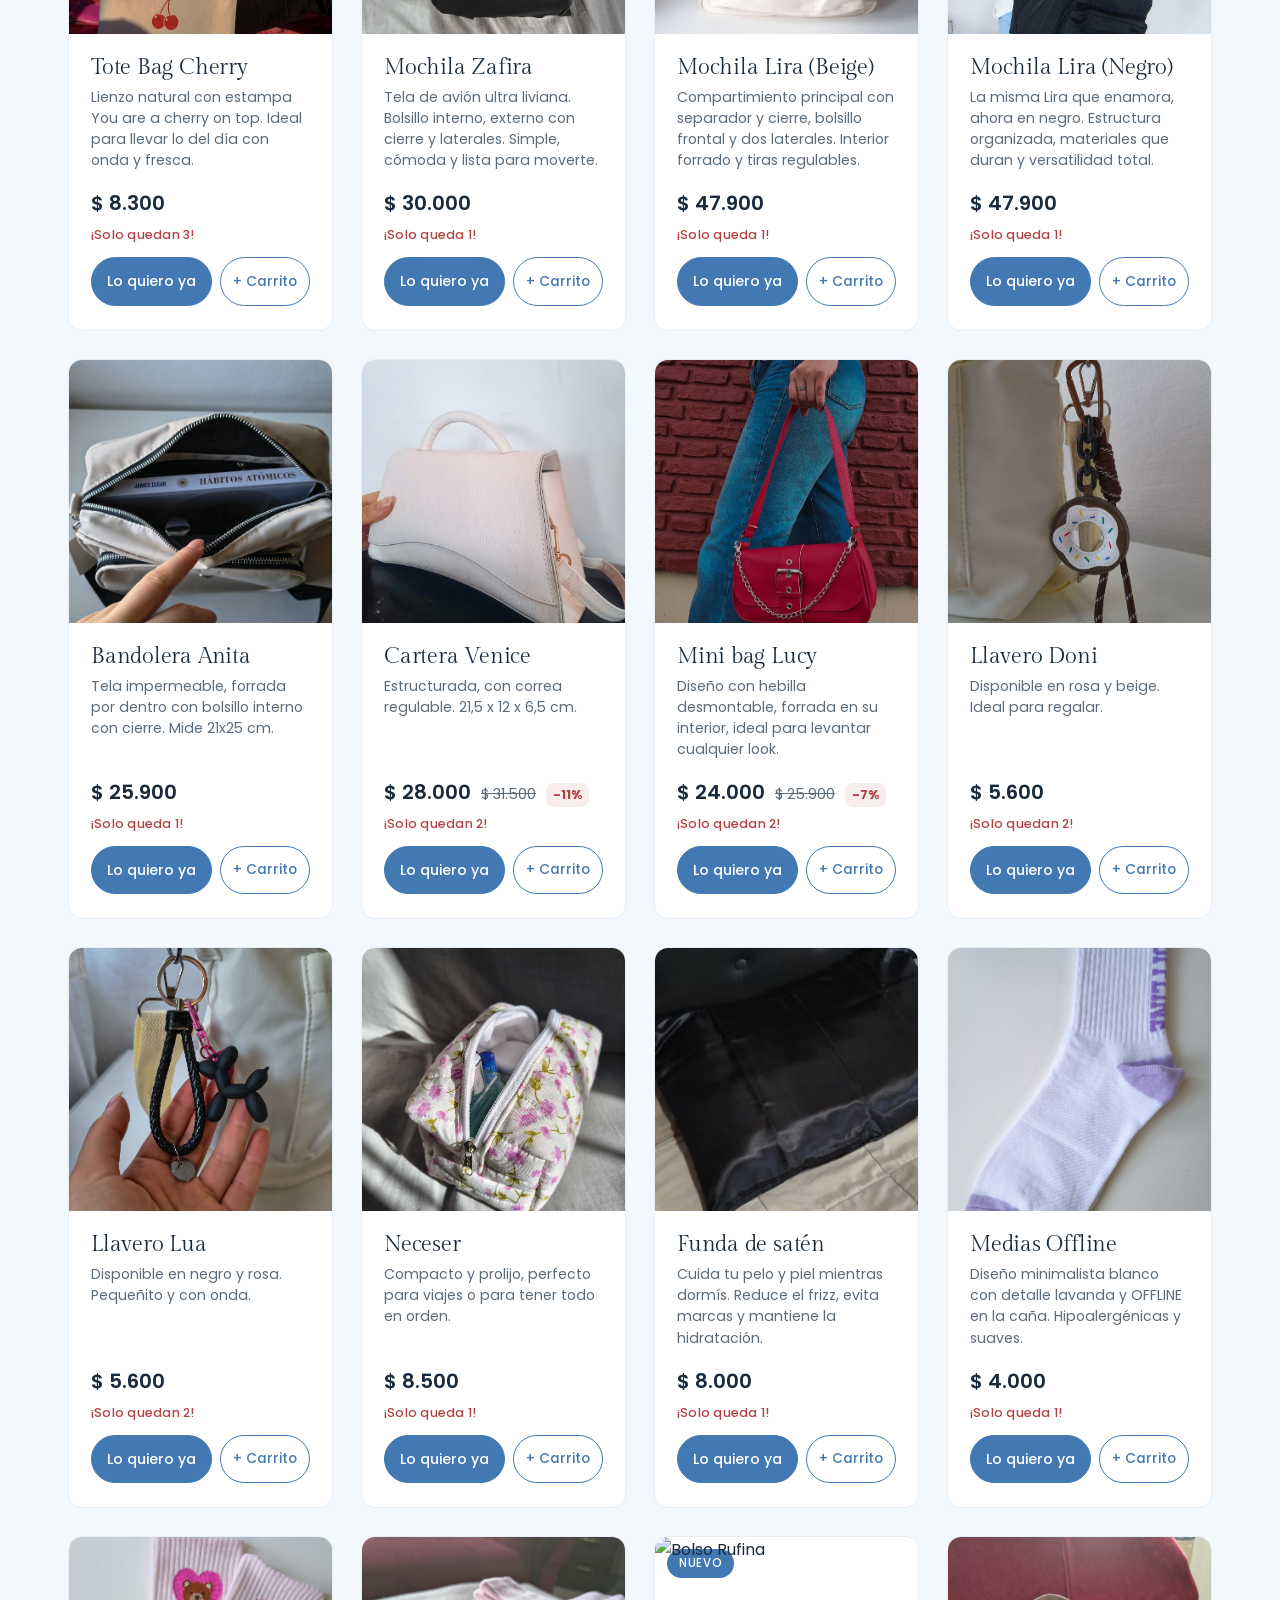
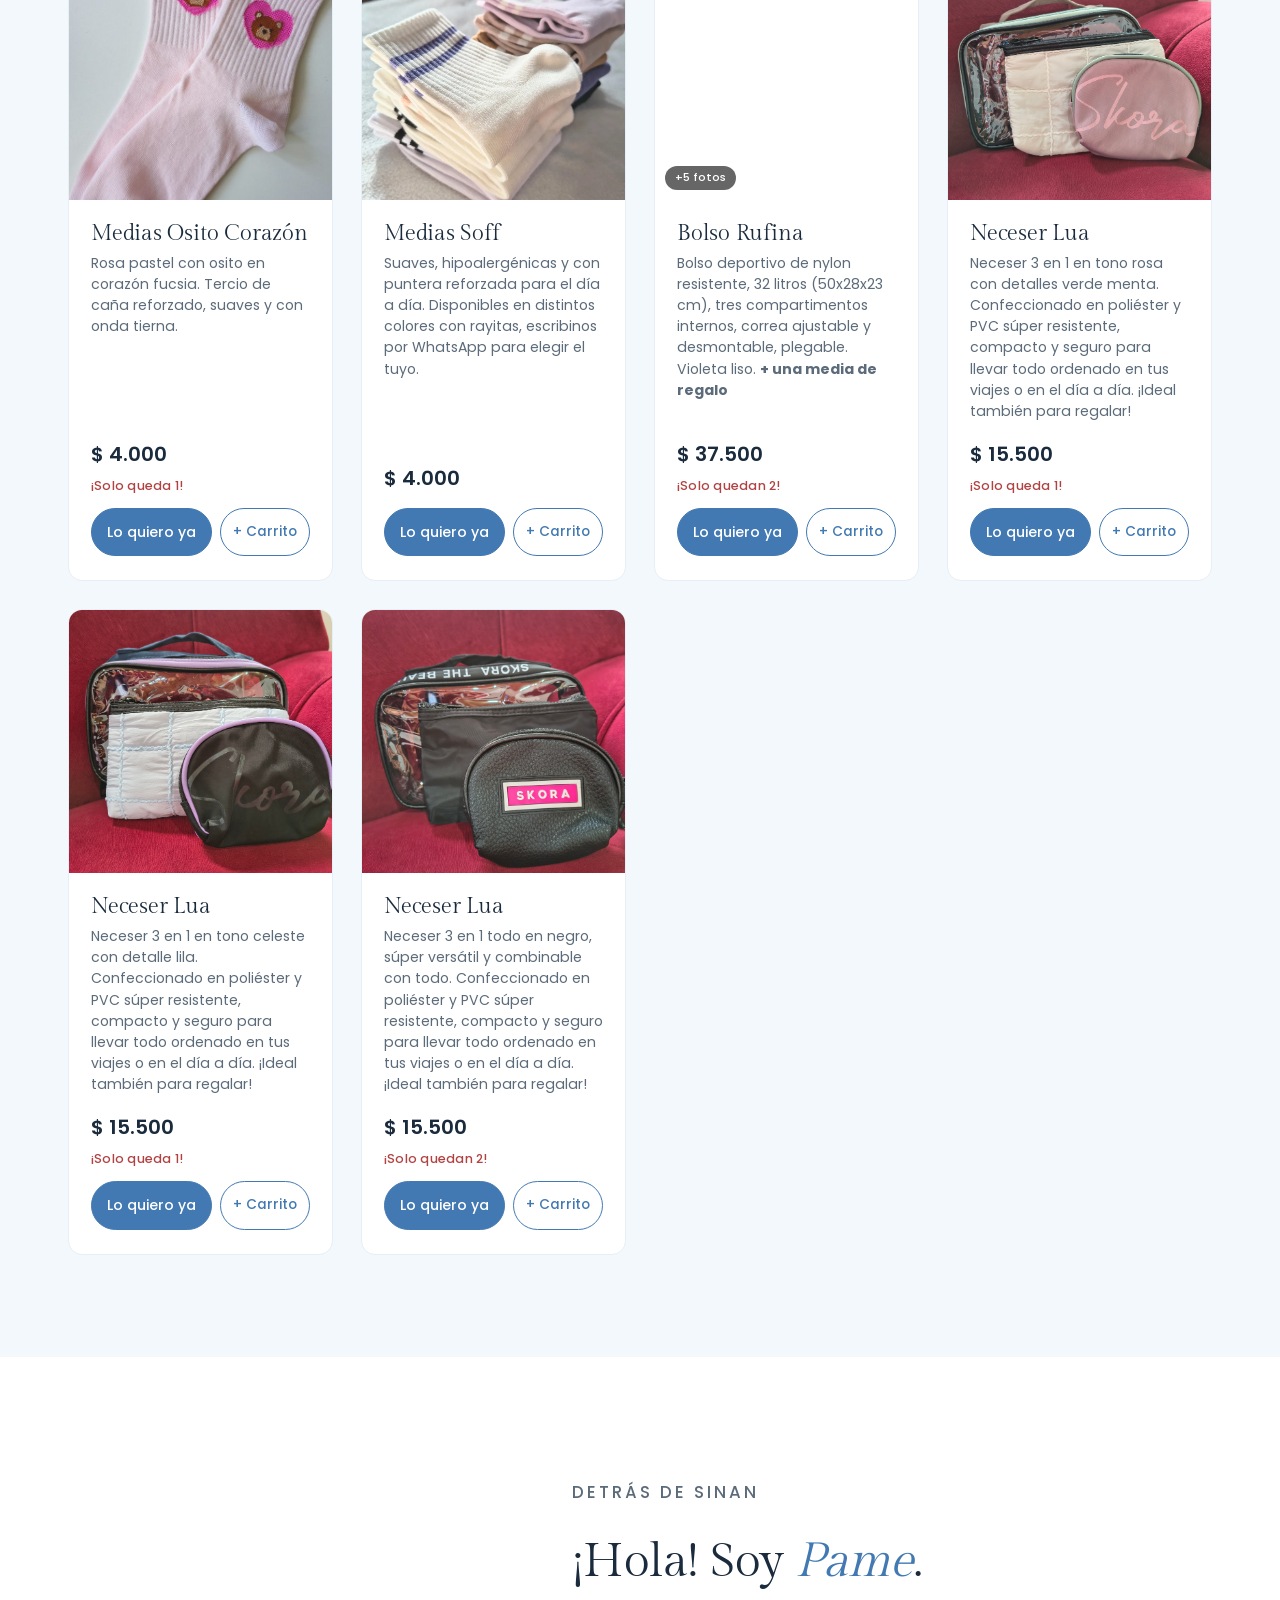
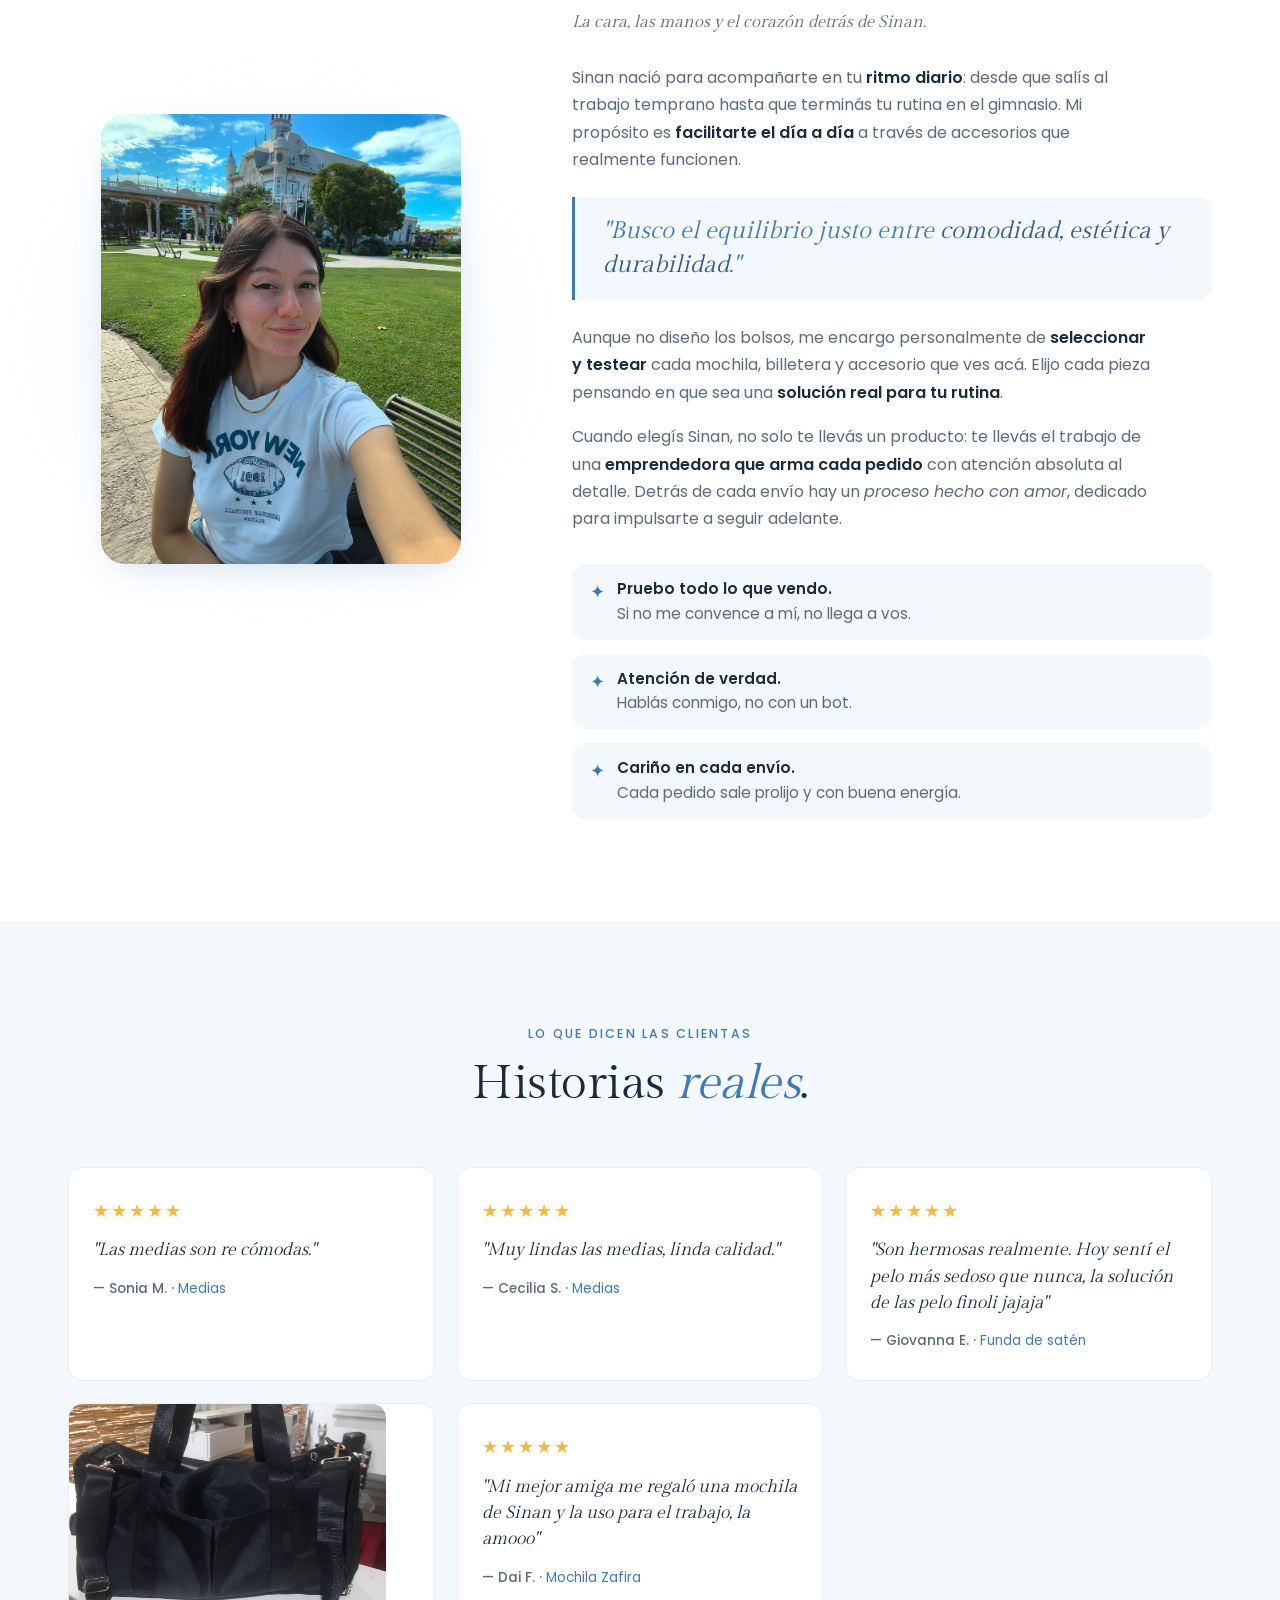
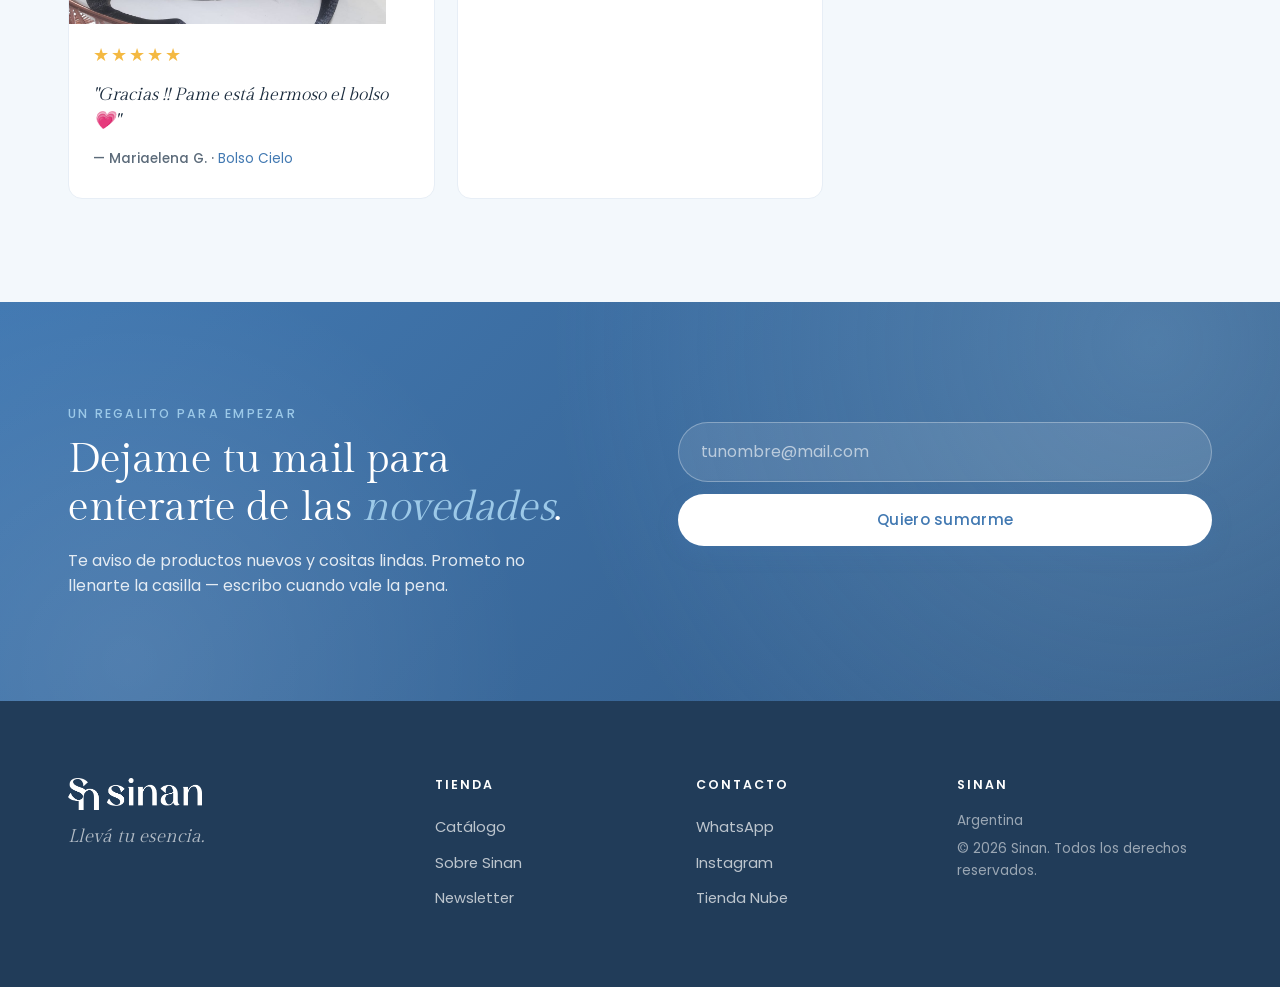
==== commit 72e2807b: "Rediseñar lista de para quien es el evento: tarjetas numeradas sin emojis Co-Authored-By: Claude Son" ====
--- a/index.html
+++ b/index.html
@@ -97,11 +97,20 @@
 
       <div class="evento-especial__paraquien">
         <h3>¿Para quién es?</h3>
-        <ul>
-          <li>Para las que quieren pasar una mañana diferente y conocer chicas nuevas</li>
-          <li>Para las que tienen ganas de moverse pero hace tiempo no hacen nada</li>
-          <li>Para las que quieren arrancar el día con otra energía</li>
-        </ul>
+        <div class="evento-especial__items">
+          <div class="evento-especial__item">
+            <span class="evento-especial__item-num">1</span>
+            <p>Para las que quieren pasar una mañana diferente y conocer chicas nuevas</p>
+          </div>
+          <div class="evento-especial__item">
+            <span class="evento-especial__item-num">2</span>
+            <p>Para las que tienen ganas de moverse pero hace tiempo no hacen nada</p>
+          </div>
+          <div class="evento-especial__item">
+            <span class="evento-especial__item-num">3</span>
+            <p>Para las que quieren arrancar el día con otra energía</p>
+          </div>
+        </div>
         <p class="evento-especial__nota">No importa tu nivel ni hace cuánto no te movés. Solo hace falta querer estar.</p>
       </div>
 
--- a/styles.css
+++ b/styles.css
@@ -2339,26 +2339,38 @@
   margin-bottom: 12px;
   text-align: center;
 }
-.evento-especial__paraquien ul {
-  list-style: none;
-  margin: 0 0 14px;
-  padding: 0;
+.evento-especial__items {
   display: flex;
   flex-direction: column;
-  gap: 8px;
-}
-.evento-especial__paraquien li {
+  gap: 12px;
+  margin-bottom: 18px;
+}
+.evento-especial__item {
+  display: flex;
+  align-items: center;
+  gap: 14px;
+  background: var(--color-celeste-bg);
+  border-radius: var(--radius-md);
+  padding: 14px 18px;
+}
+.evento-especial__item-num {
+  display: flex;
+  align-items: center;
+  justify-content: center;
+  flex-shrink: 0;
+  width: 30px;
+  height: 30px;
+  border-radius: 50%;
+  background: var(--color-azul);
+  color: var(--color-blanco);
+  font-family: var(--font-serif);
+  font-size: 0.95rem;
+}
+.evento-especial__item p {
   color: var(--color-texto);
-  padding-left: 22px;
-  position: relative;
-  line-height: 1.5;
-}
-.evento-especial__paraquien li::before {
-  content: "✦";
-  position: absolute;
-  left: 0;
-  color: var(--color-azul);
-  font-size: 0.85rem;
+  line-height: 1.45;
+  font-size: 0.95rem;
+  margin: 0;
 }
 .evento-especial__nota {
   font-style: italic;
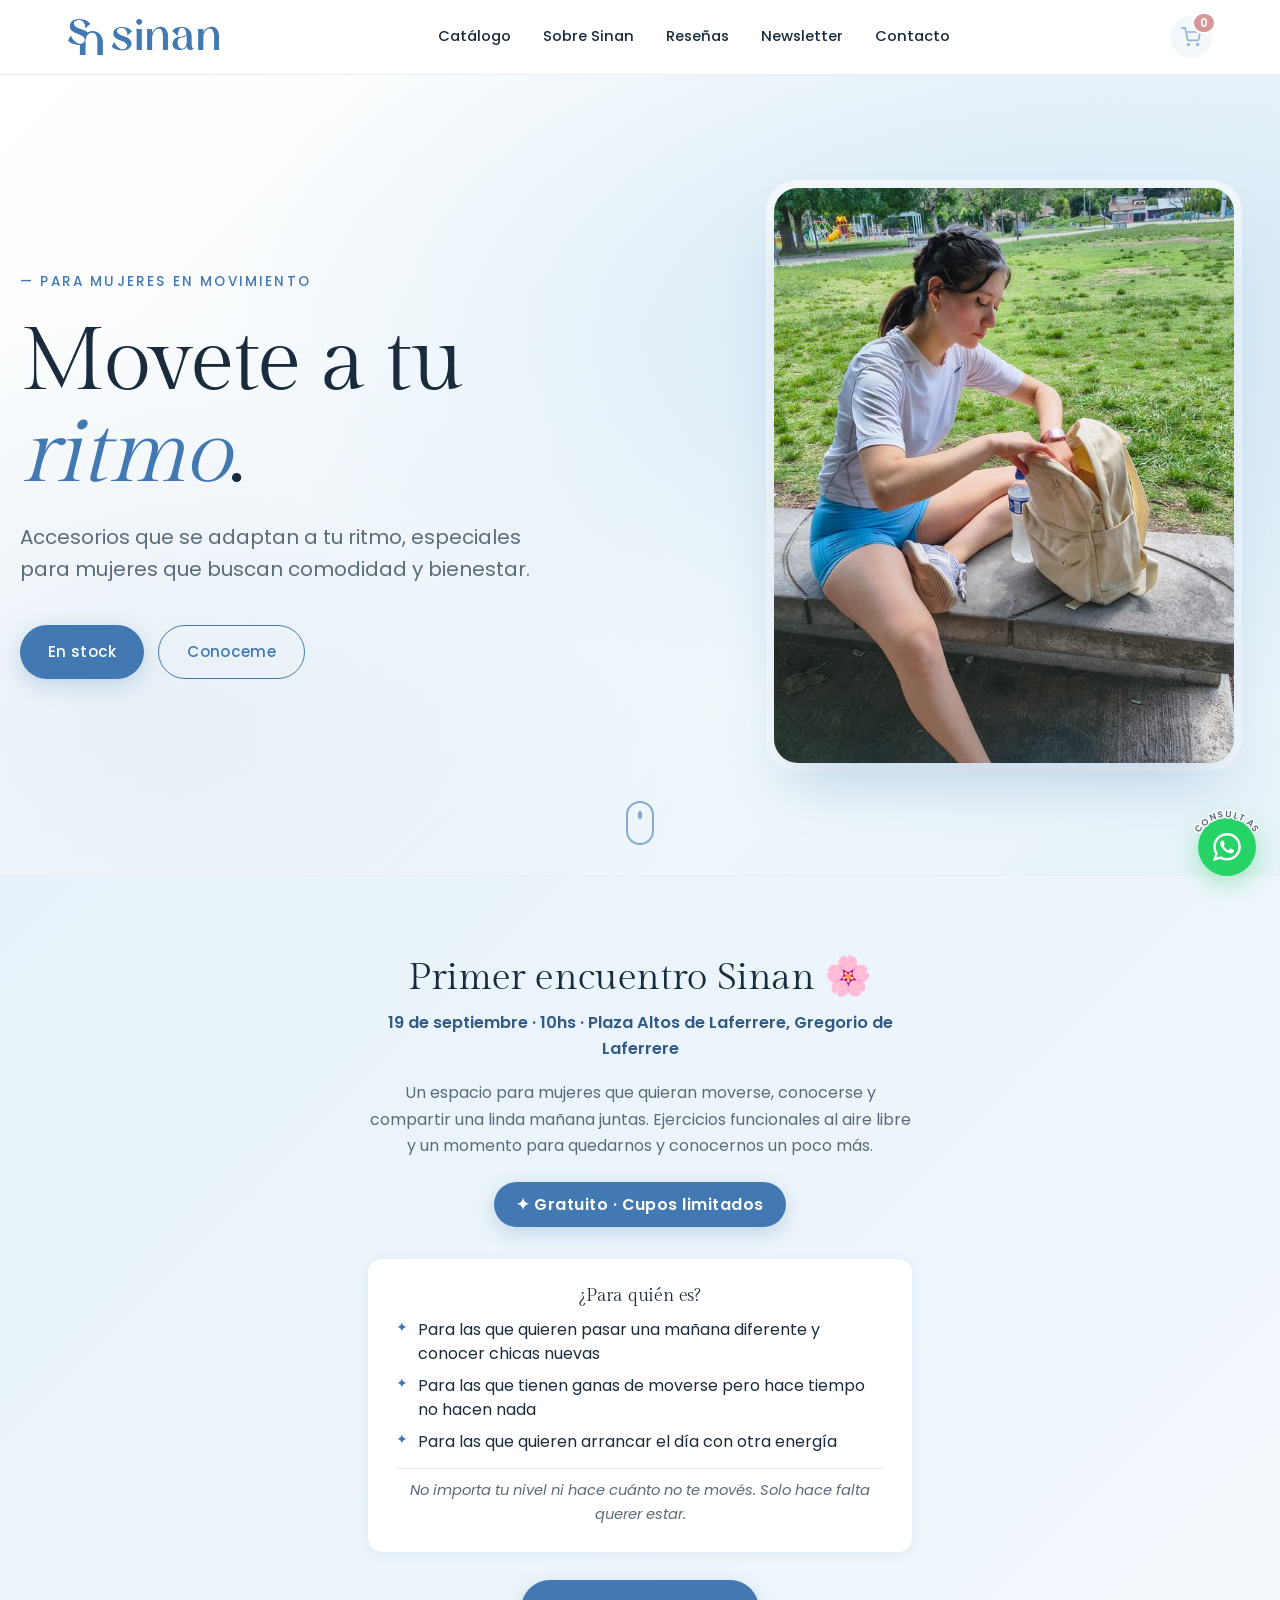
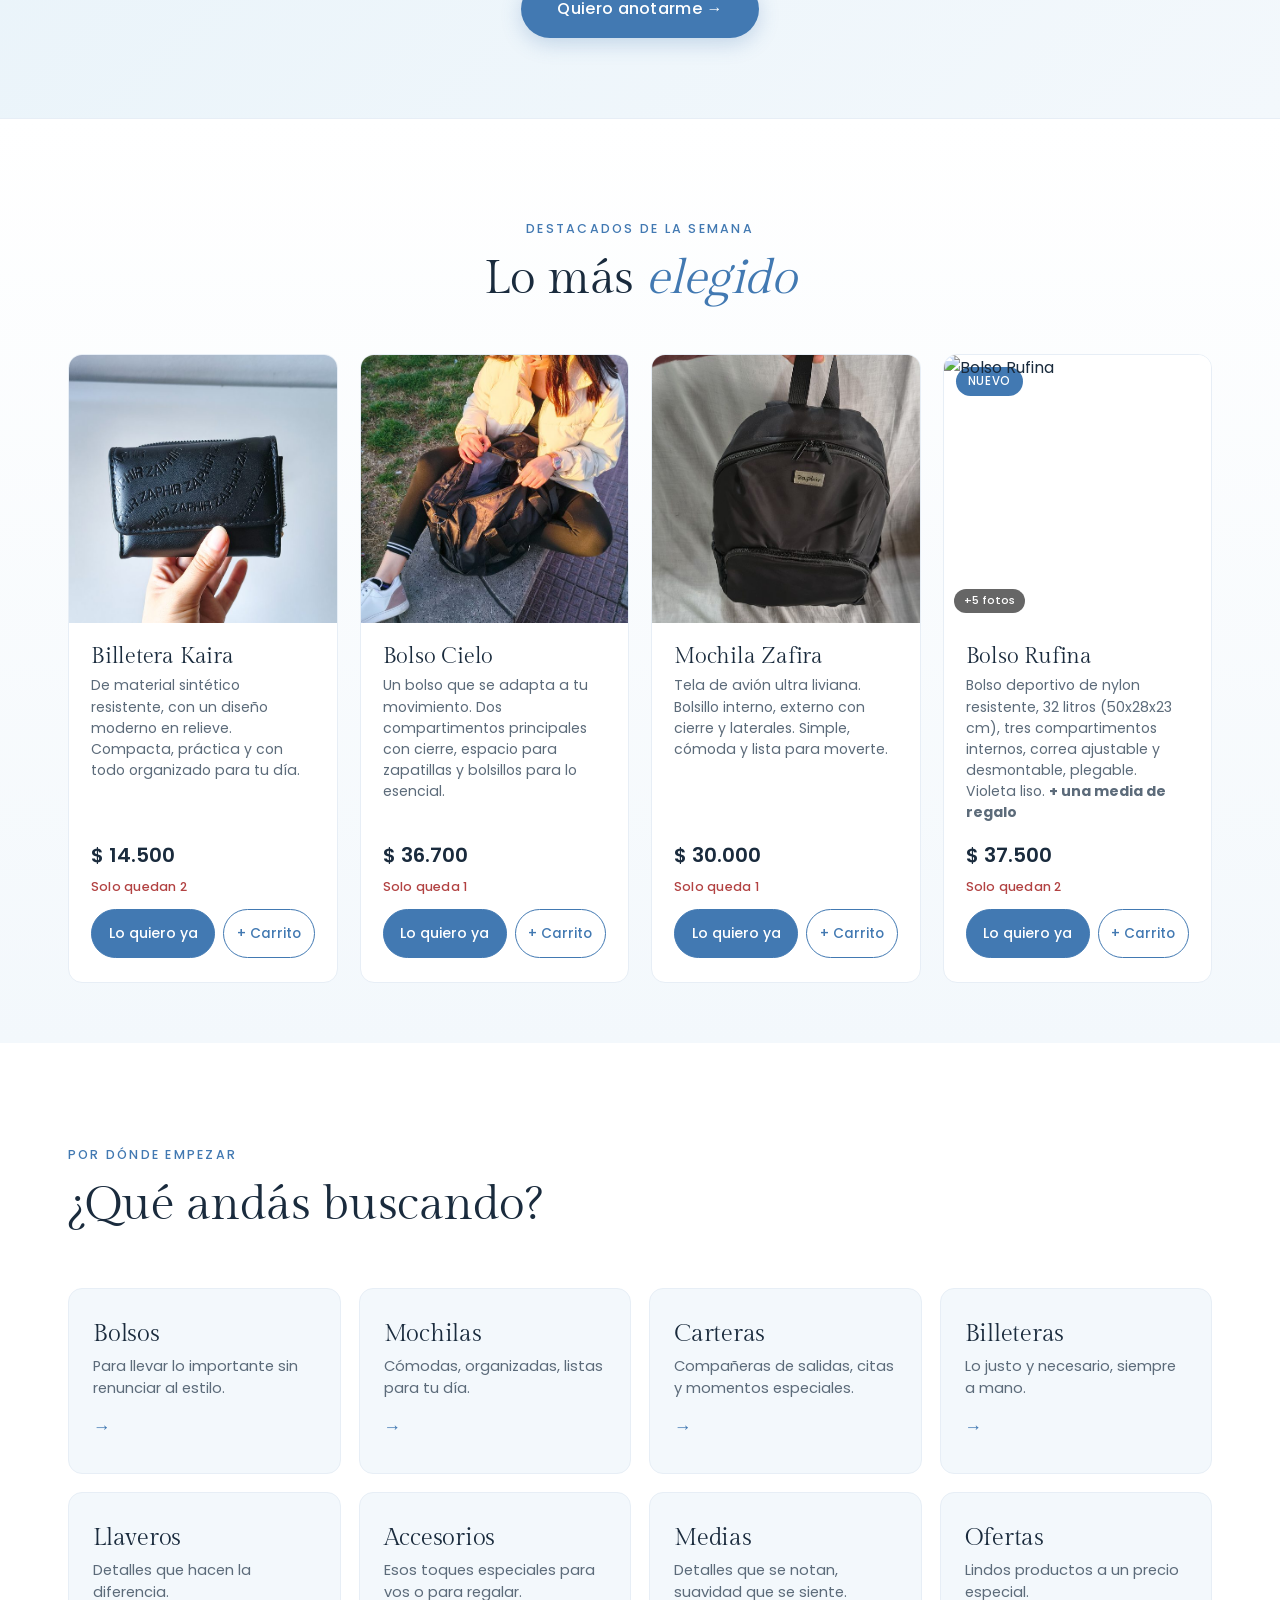
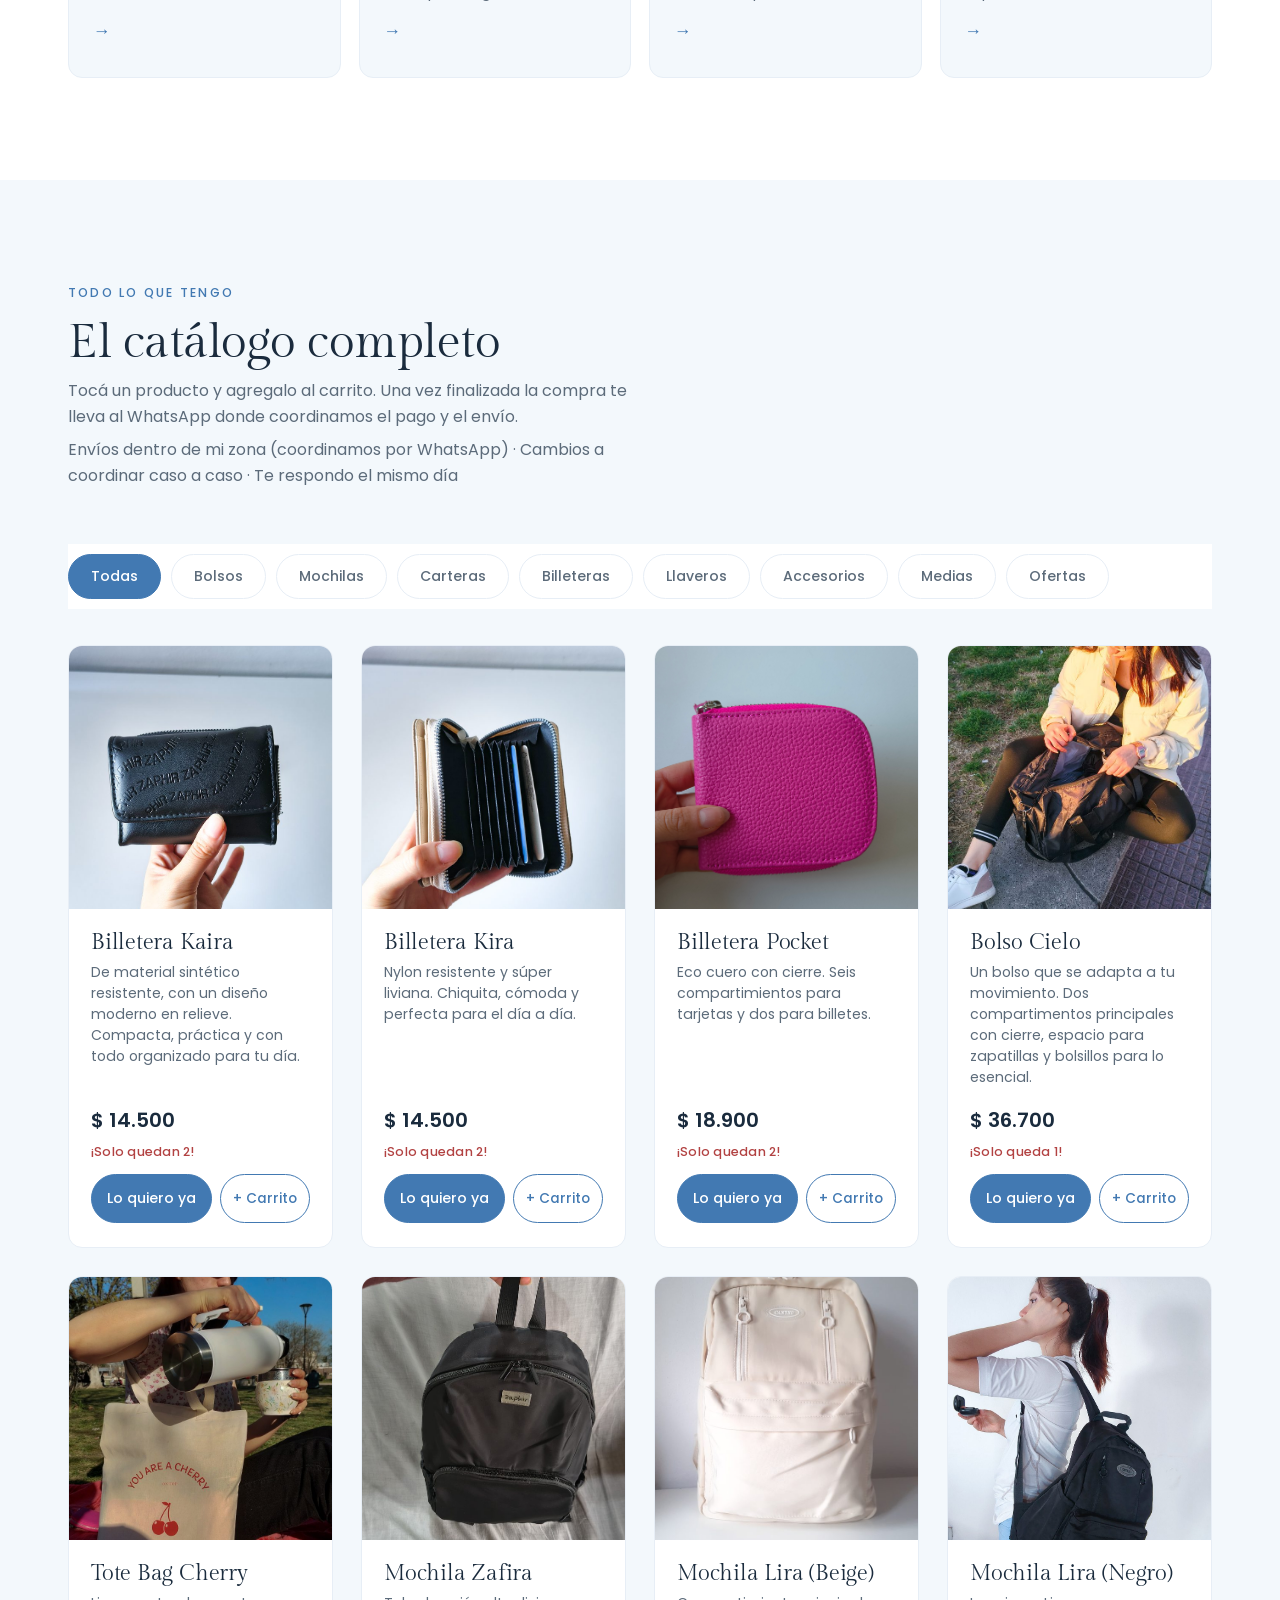
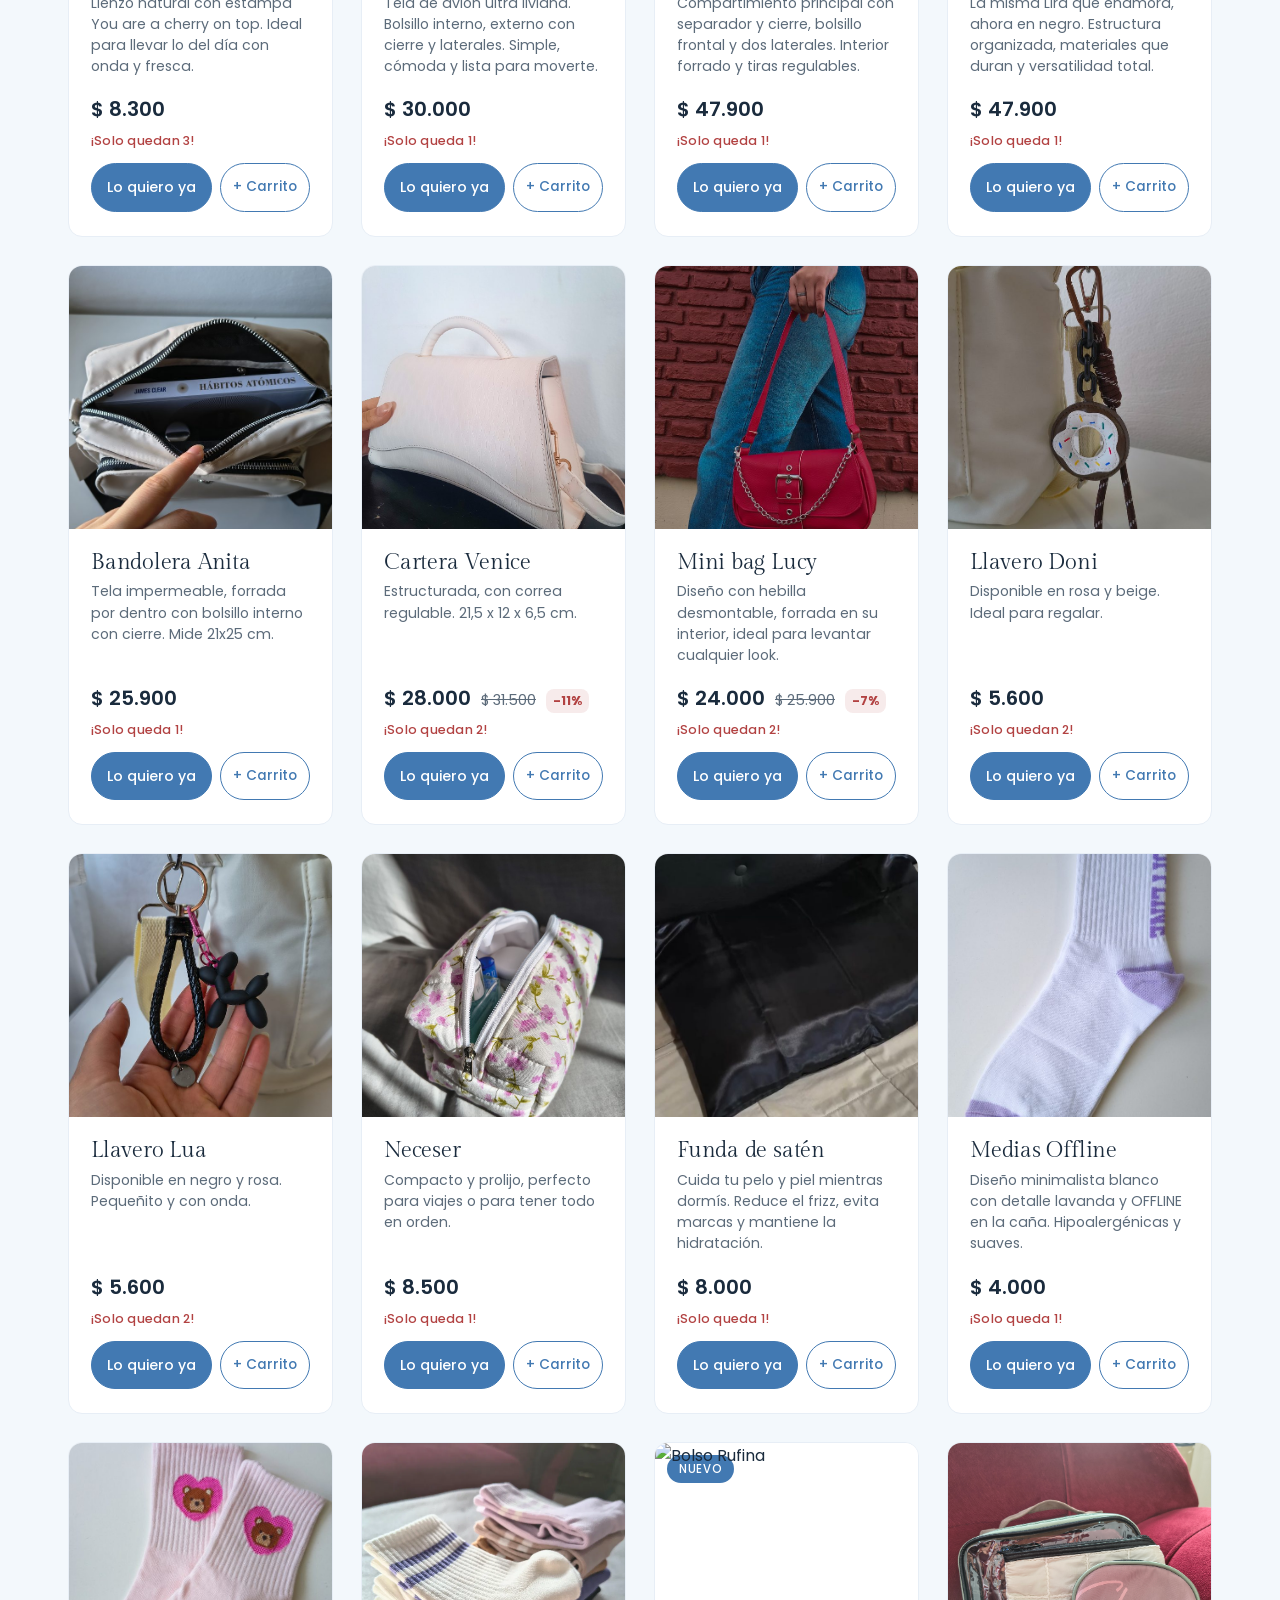
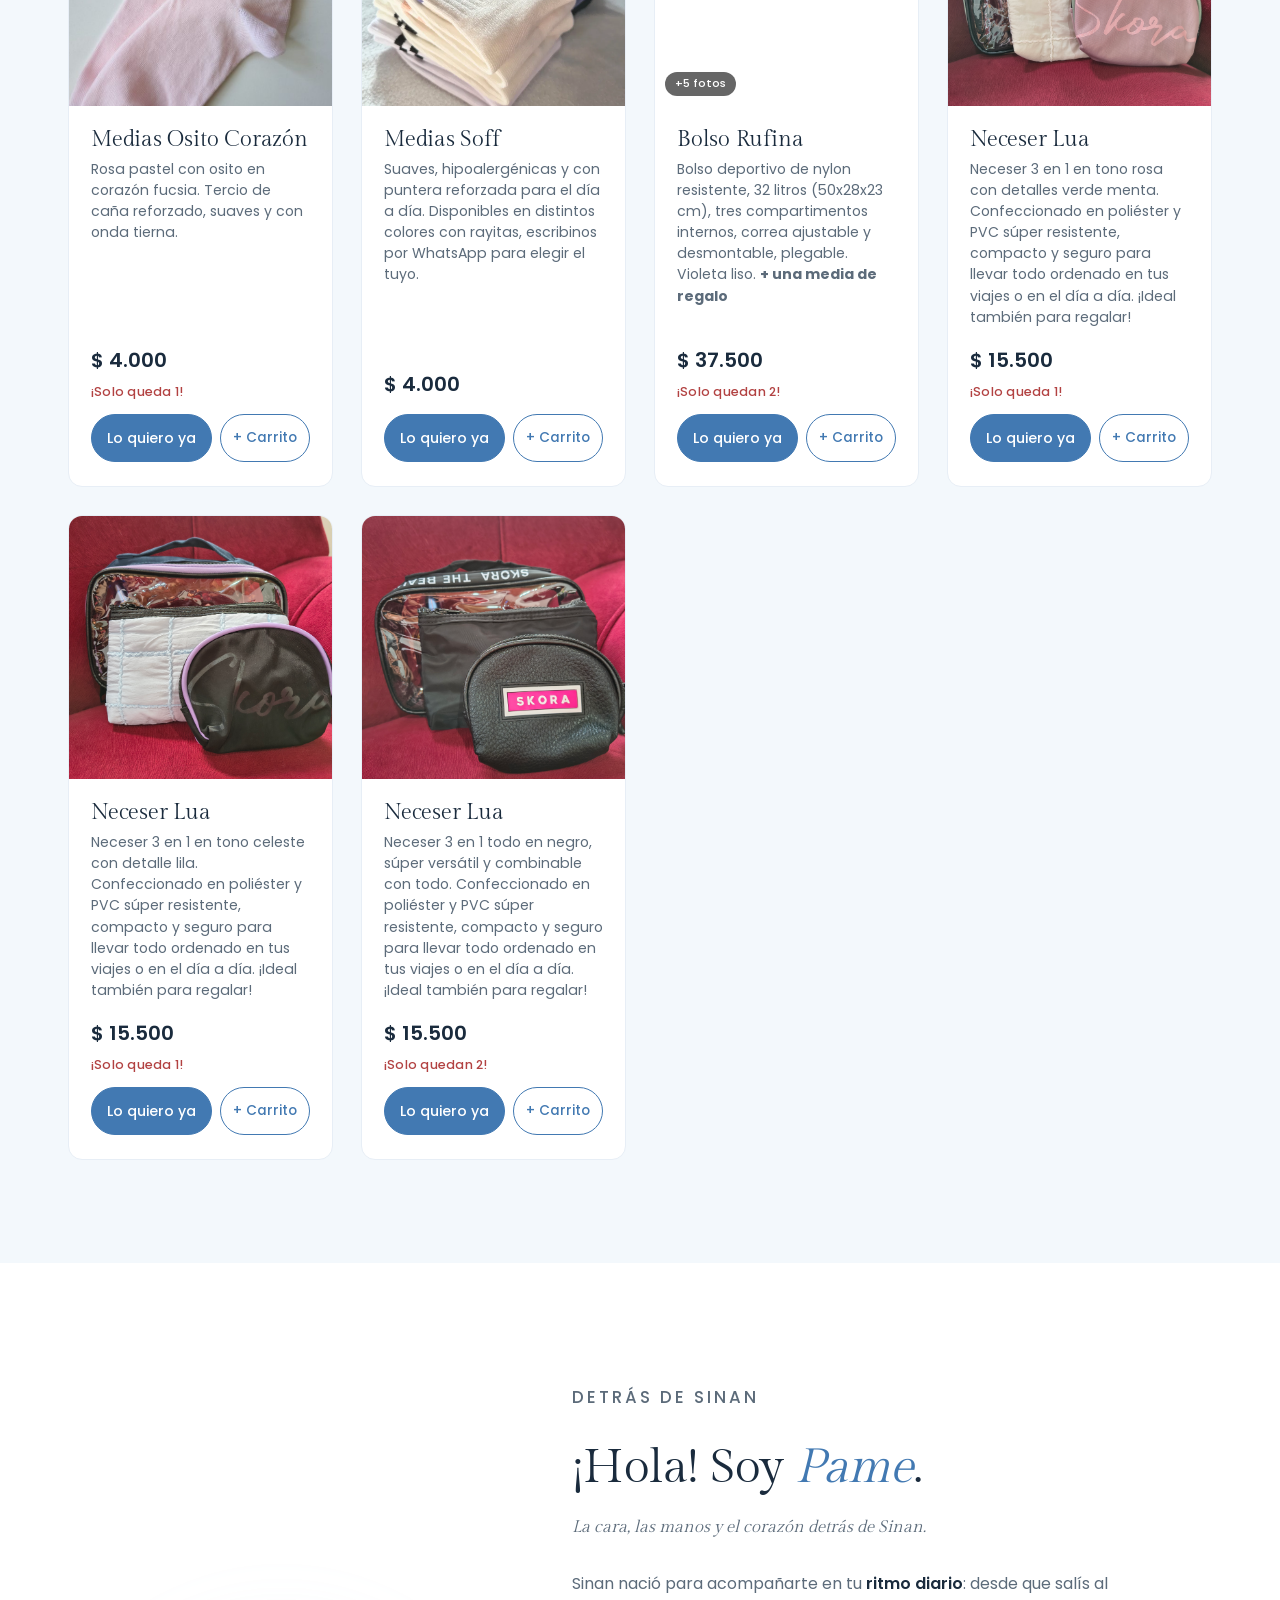
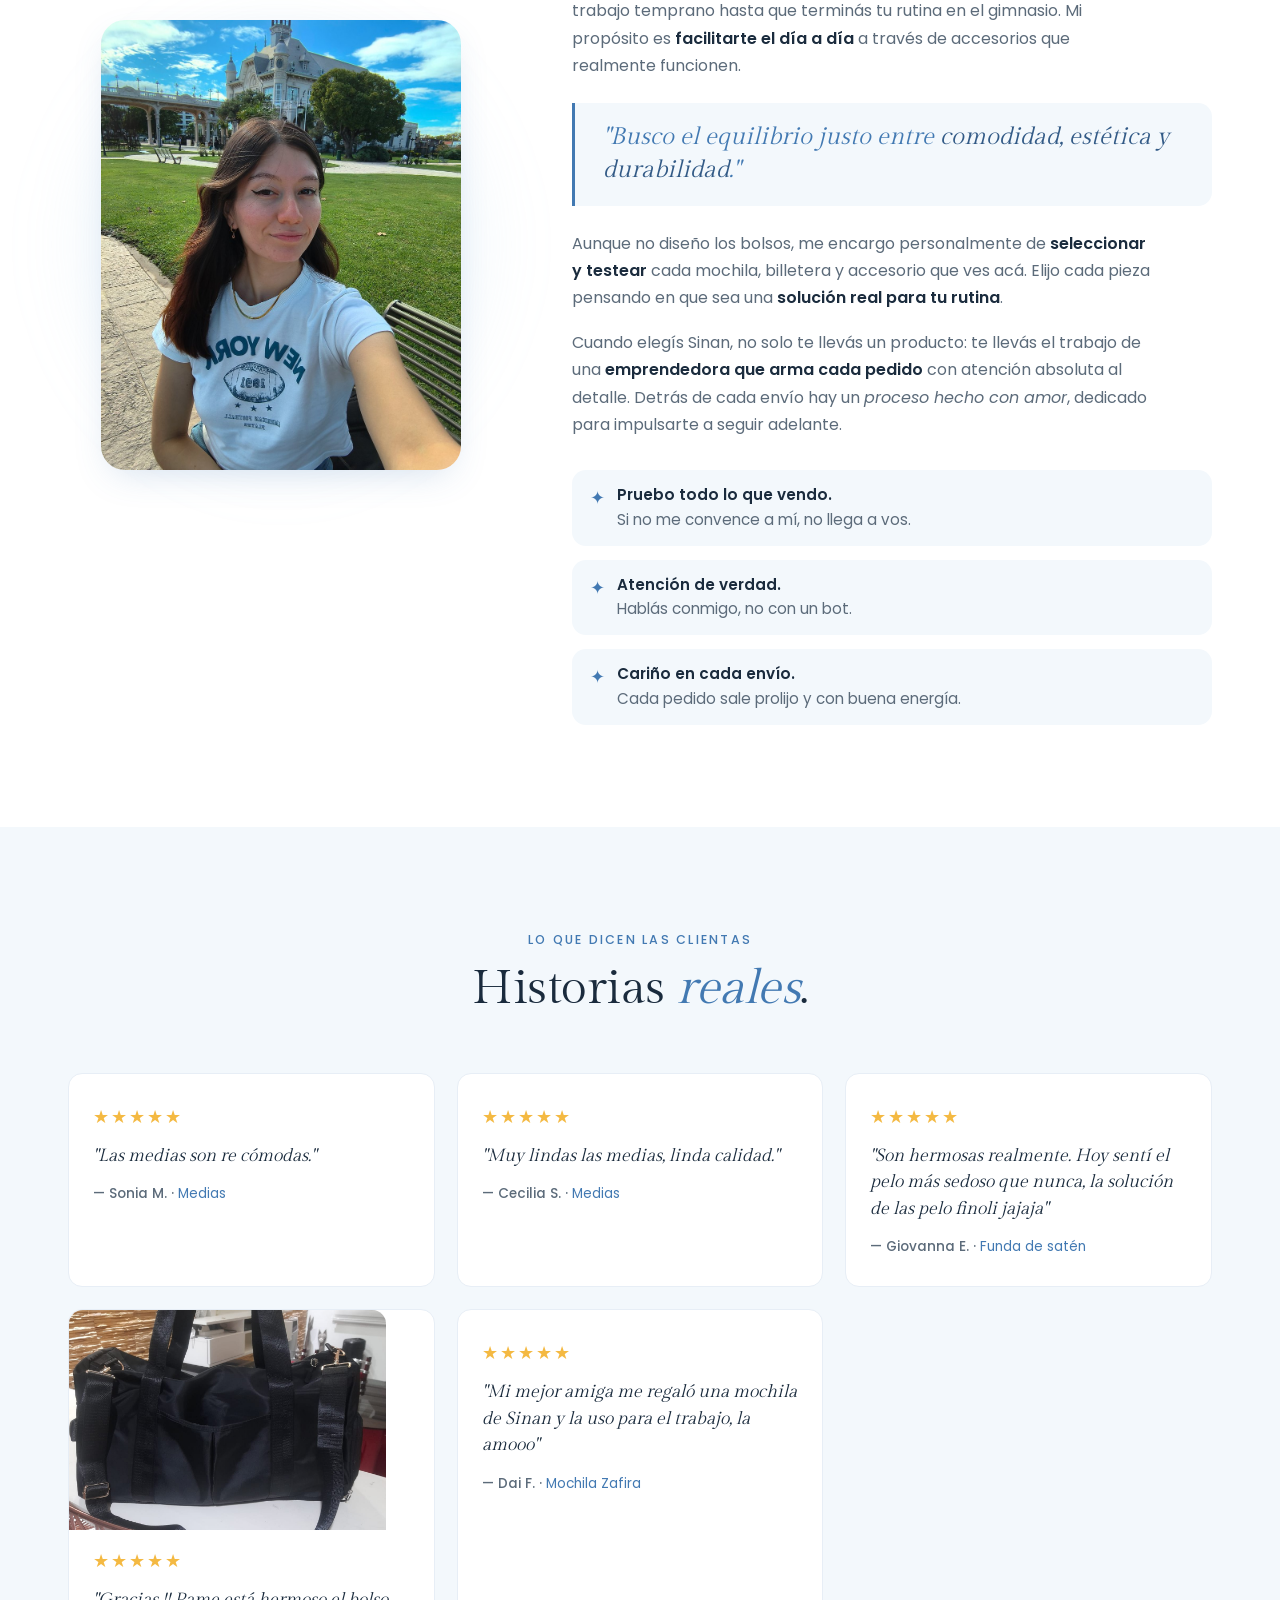
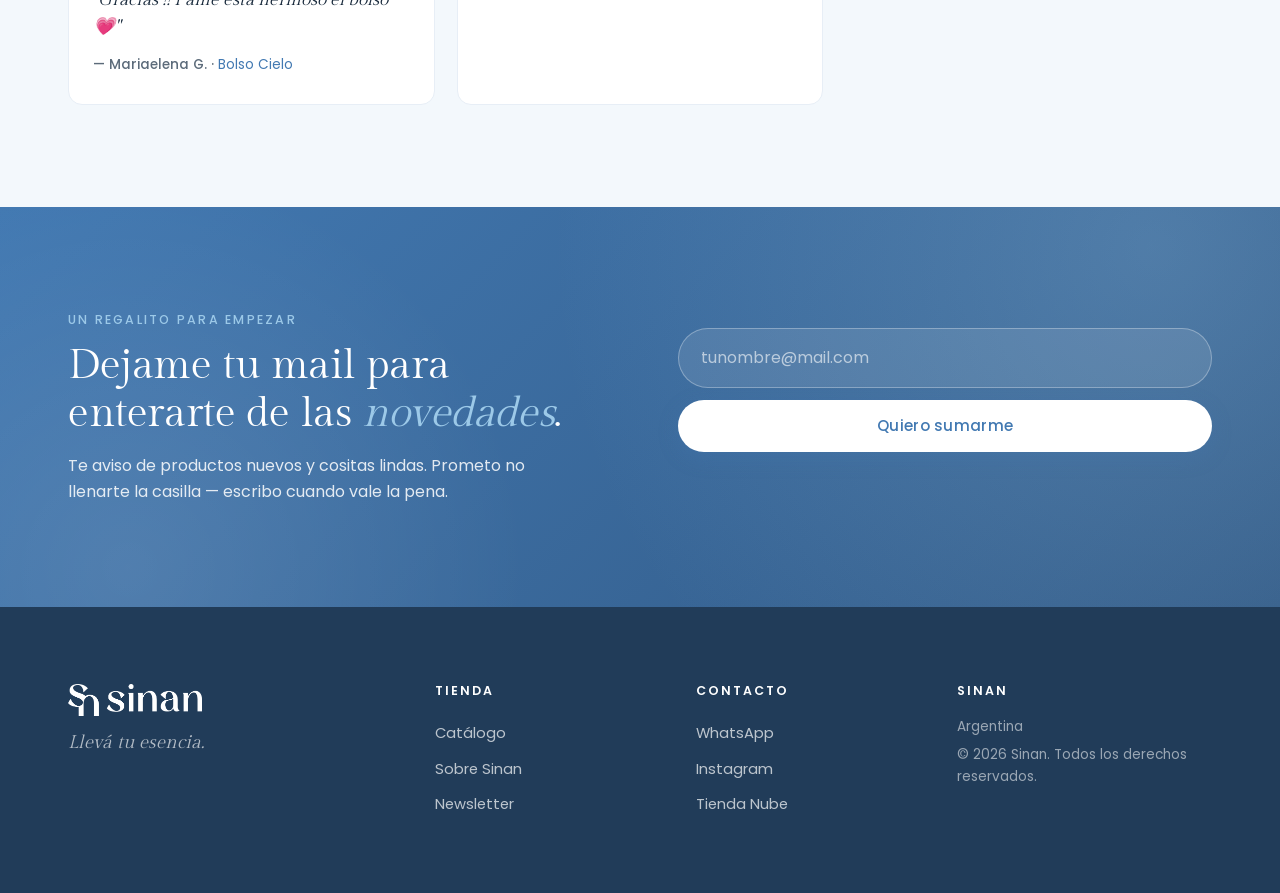
==== commit 299fc95c: "Revertir lista de para quien es a la version original simple Co-Authored-By: Claude Sonnet 5 <norepl" ====
--- a/index.html
+++ b/index.html
@@ -97,20 +97,11 @@
 
       <div class="evento-especial__paraquien">
         <h3>¿Para quién es?</h3>
-        <div class="evento-especial__items">
-          <div class="evento-especial__item">
-            <span class="evento-especial__item-num">1</span>
-            <p>Para las que quieren pasar una mañana diferente y conocer chicas nuevas</p>
-          </div>
-          <div class="evento-especial__item">
-            <span class="evento-especial__item-num">2</span>
-            <p>Para las que tienen ganas de moverse pero hace tiempo no hacen nada</p>
-          </div>
-          <div class="evento-especial__item">
-            <span class="evento-especial__item-num">3</span>
-            <p>Para las que quieren arrancar el día con otra energía</p>
-          </div>
-        </div>
+        <ul>
+          <li>Para las que quieren pasar una mañana diferente y conocer chicas nuevas</li>
+          <li>Para las que tienen ganas de moverse pero hace tiempo no hacen nada</li>
+          <li>Para las que quieren arrancar el día con otra energía</li>
+        </ul>
         <p class="evento-especial__nota">No importa tu nivel ni hace cuánto no te movés. Solo hace falta querer estar.</p>
       </div>
 
--- a/styles.css
+++ b/styles.css
@@ -2339,38 +2339,26 @@
   margin-bottom: 12px;
   text-align: center;
 }
-.evento-especial__items {
+.evento-especial__paraquien ul {
+  list-style: none;
+  margin: 0 0 14px;
+  padding: 0;
   display: flex;
   flex-direction: column;
-  gap: 12px;
-  margin-bottom: 18px;
-}
-.evento-especial__item {
-  display: flex;
-  align-items: center;
-  gap: 14px;
-  background: var(--color-celeste-bg);
-  border-radius: var(--radius-md);
-  padding: 14px 18px;
-}
-.evento-especial__item-num {
-  display: flex;
-  align-items: center;
-  justify-content: center;
-  flex-shrink: 0;
-  width: 30px;
-  height: 30px;
-  border-radius: 50%;
-  background: var(--color-azul);
-  color: var(--color-blanco);
-  font-family: var(--font-serif);
-  font-size: 0.95rem;
-}
-.evento-especial__item p {
+  gap: 8px;
+}
+.evento-especial__paraquien li {
   color: var(--color-texto);
-  line-height: 1.45;
-  font-size: 0.95rem;
-  margin: 0;
+  padding-left: 22px;
+  position: relative;
+  line-height: 1.5;
+}
+.evento-especial__paraquien li::before {
+  content: "✦";
+  position: absolute;
+  left: 0;
+  color: var(--color-azul);
+  font-size: 0.85rem;
 }
 .evento-especial__nota {
   font-style: italic;
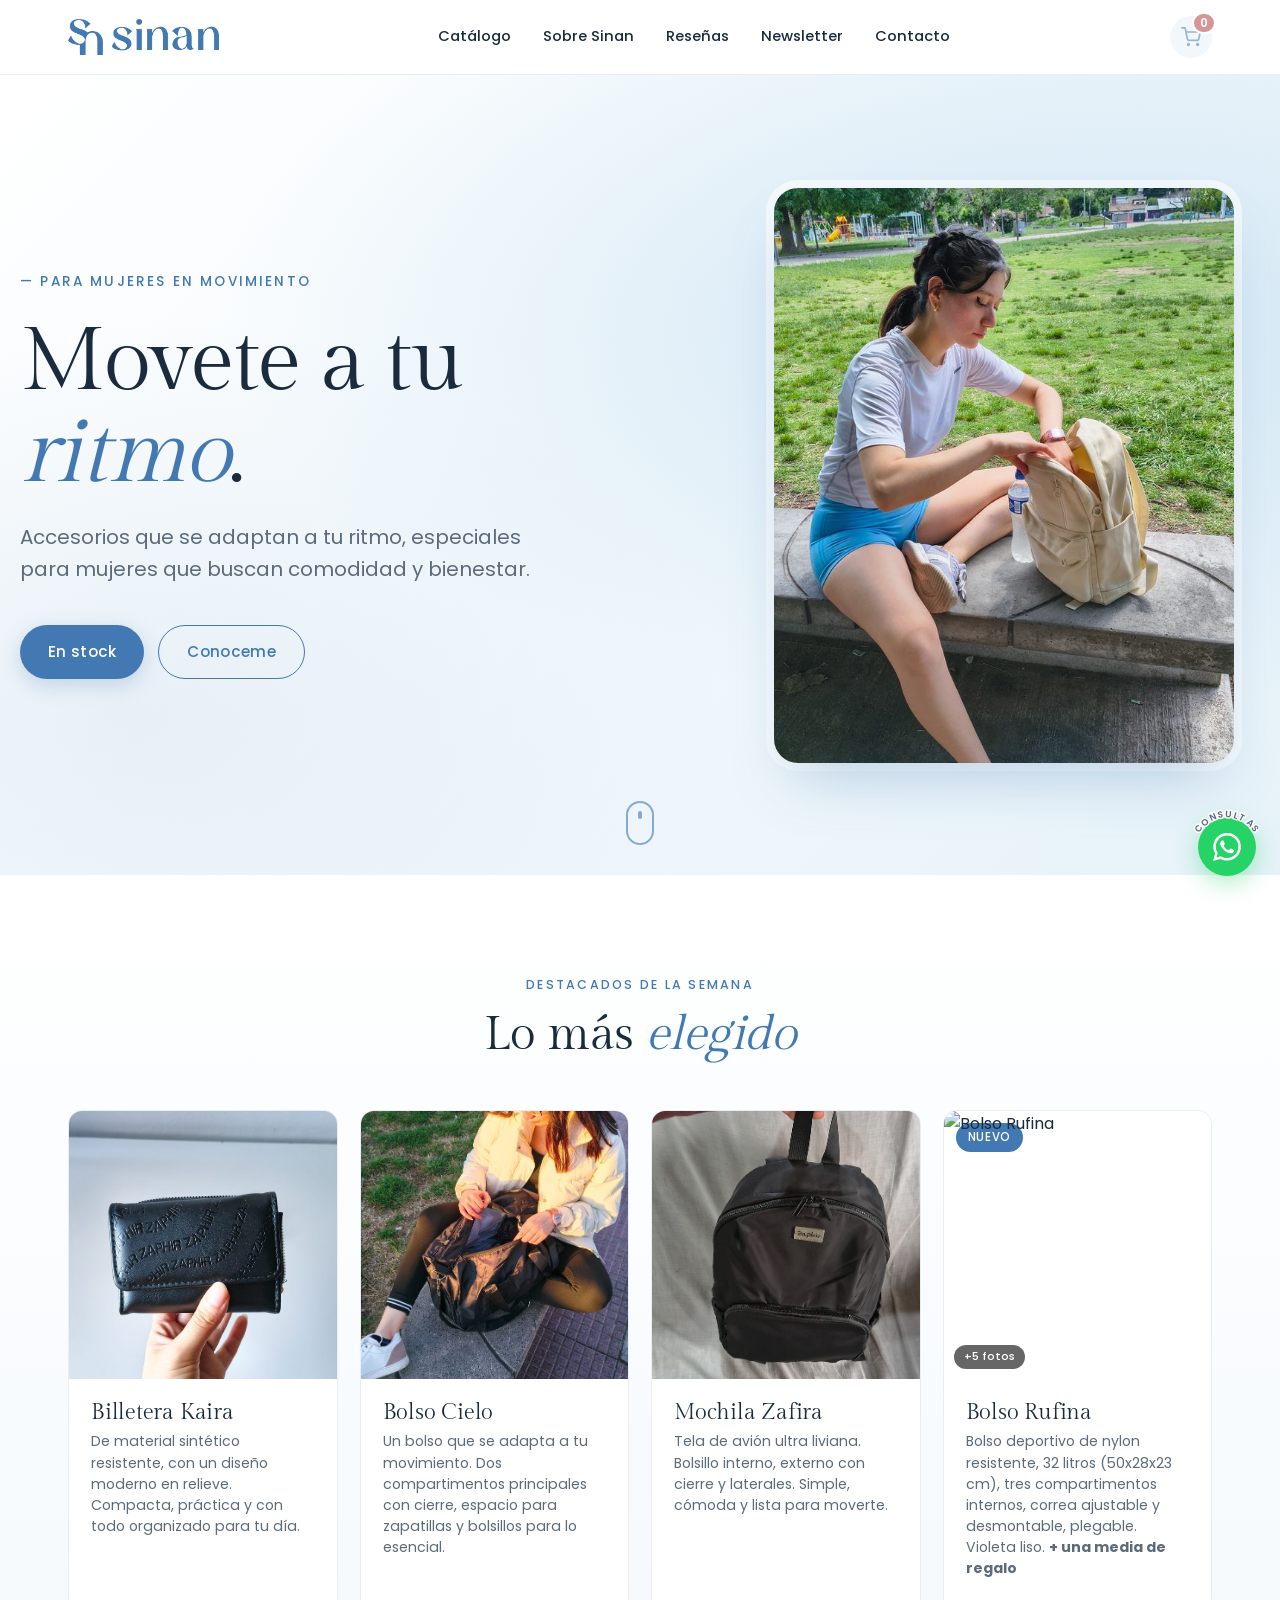
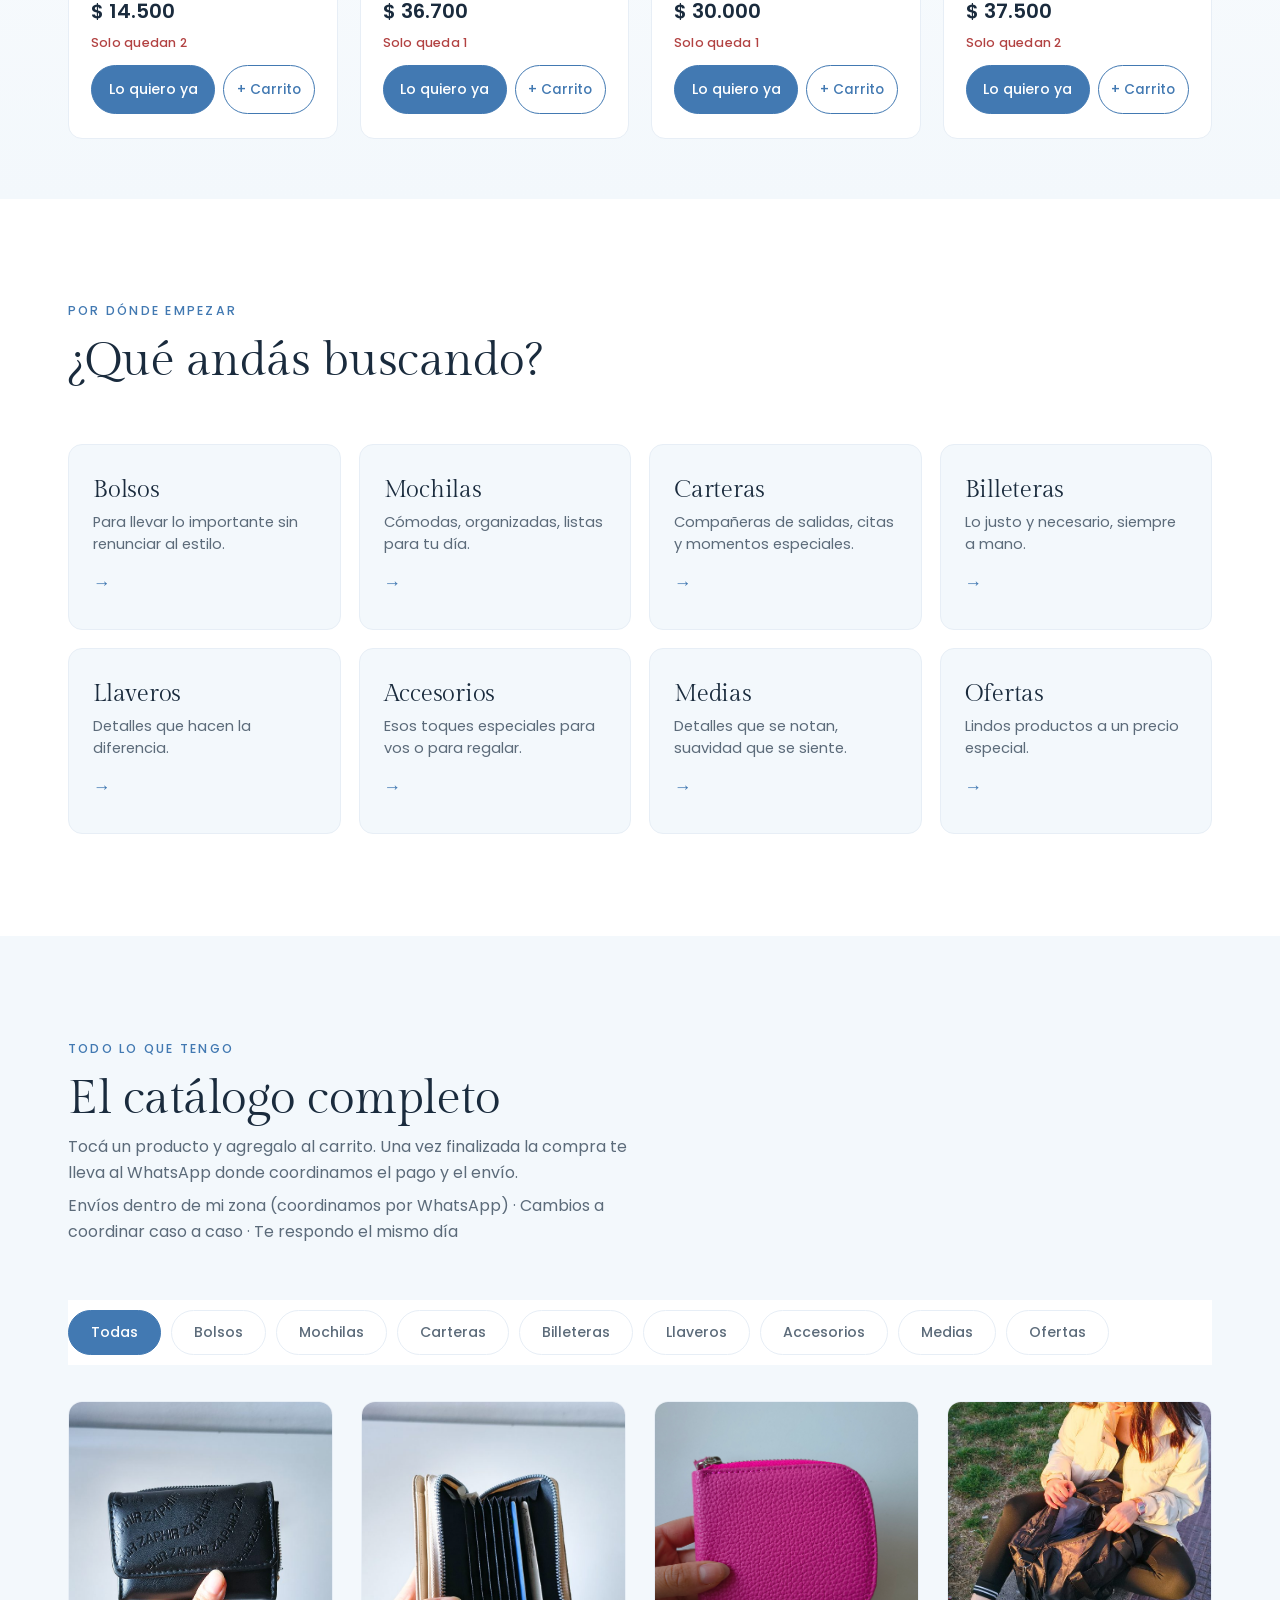
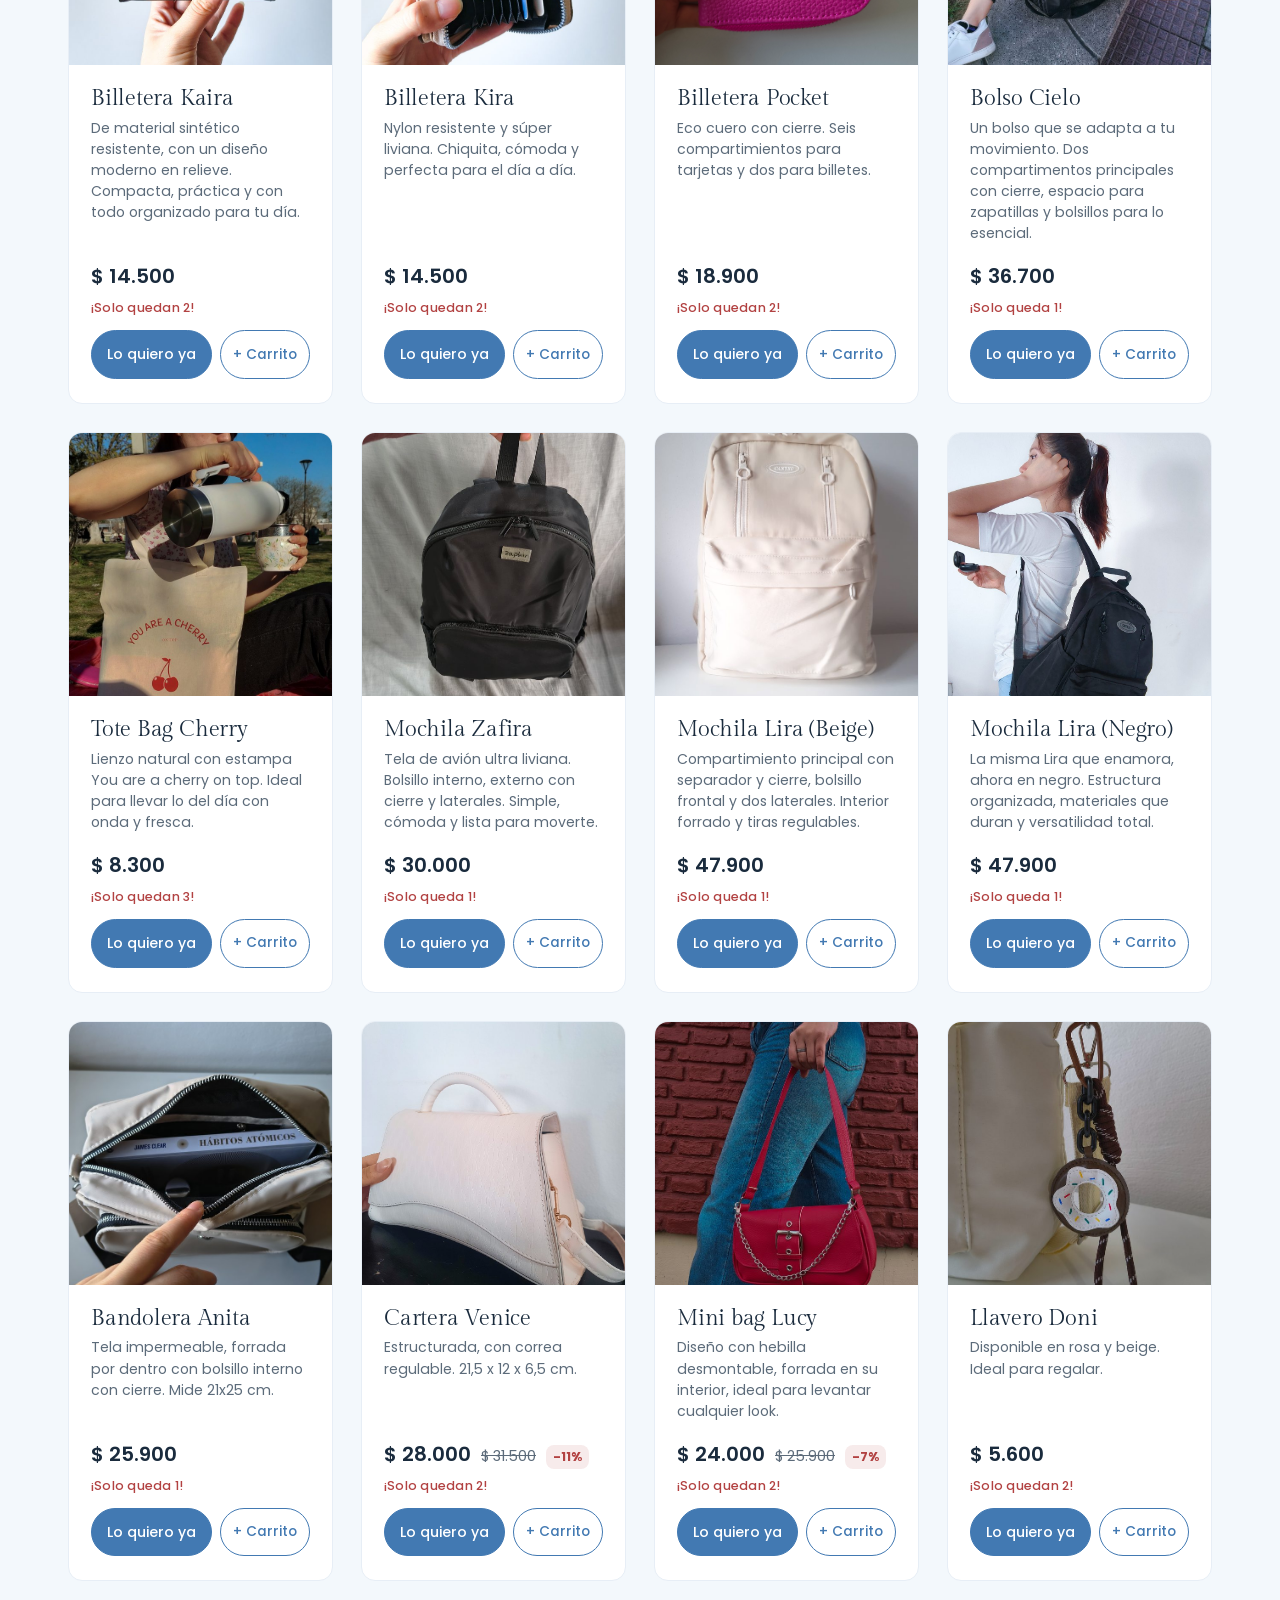
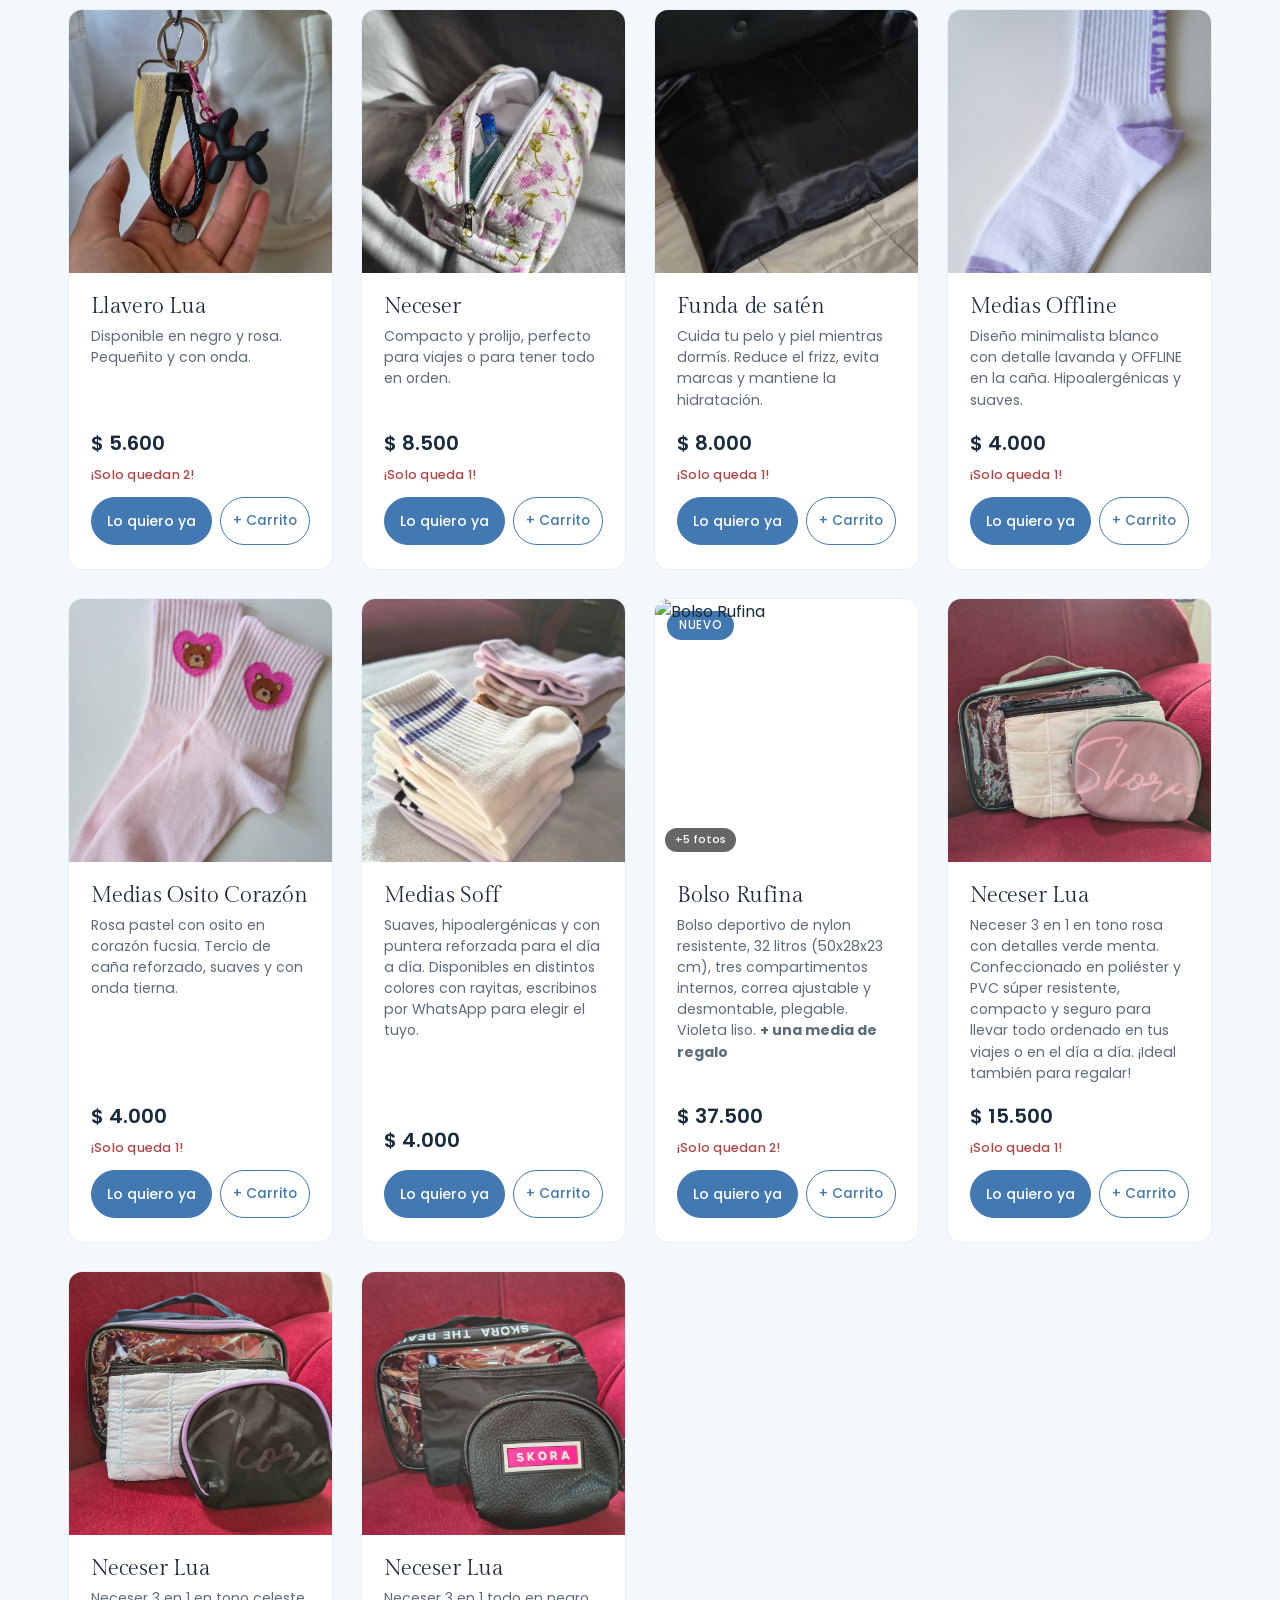
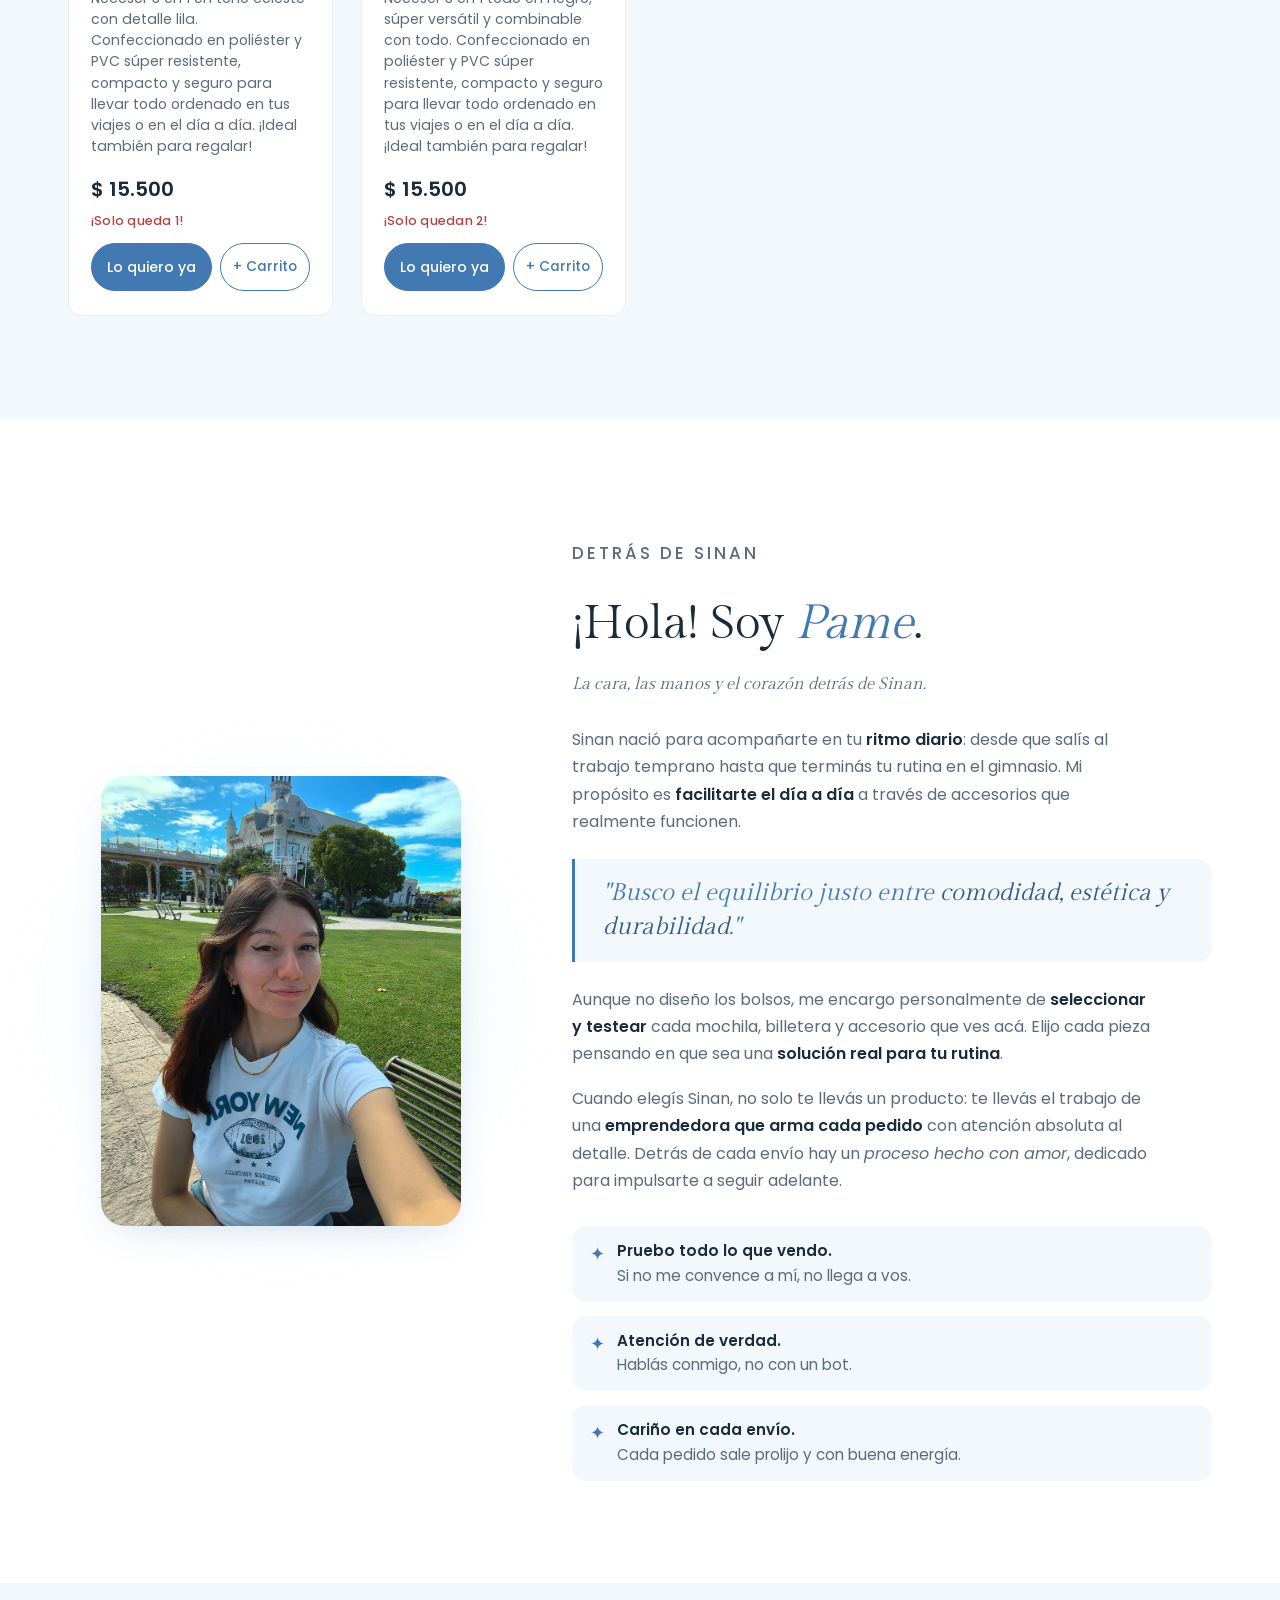
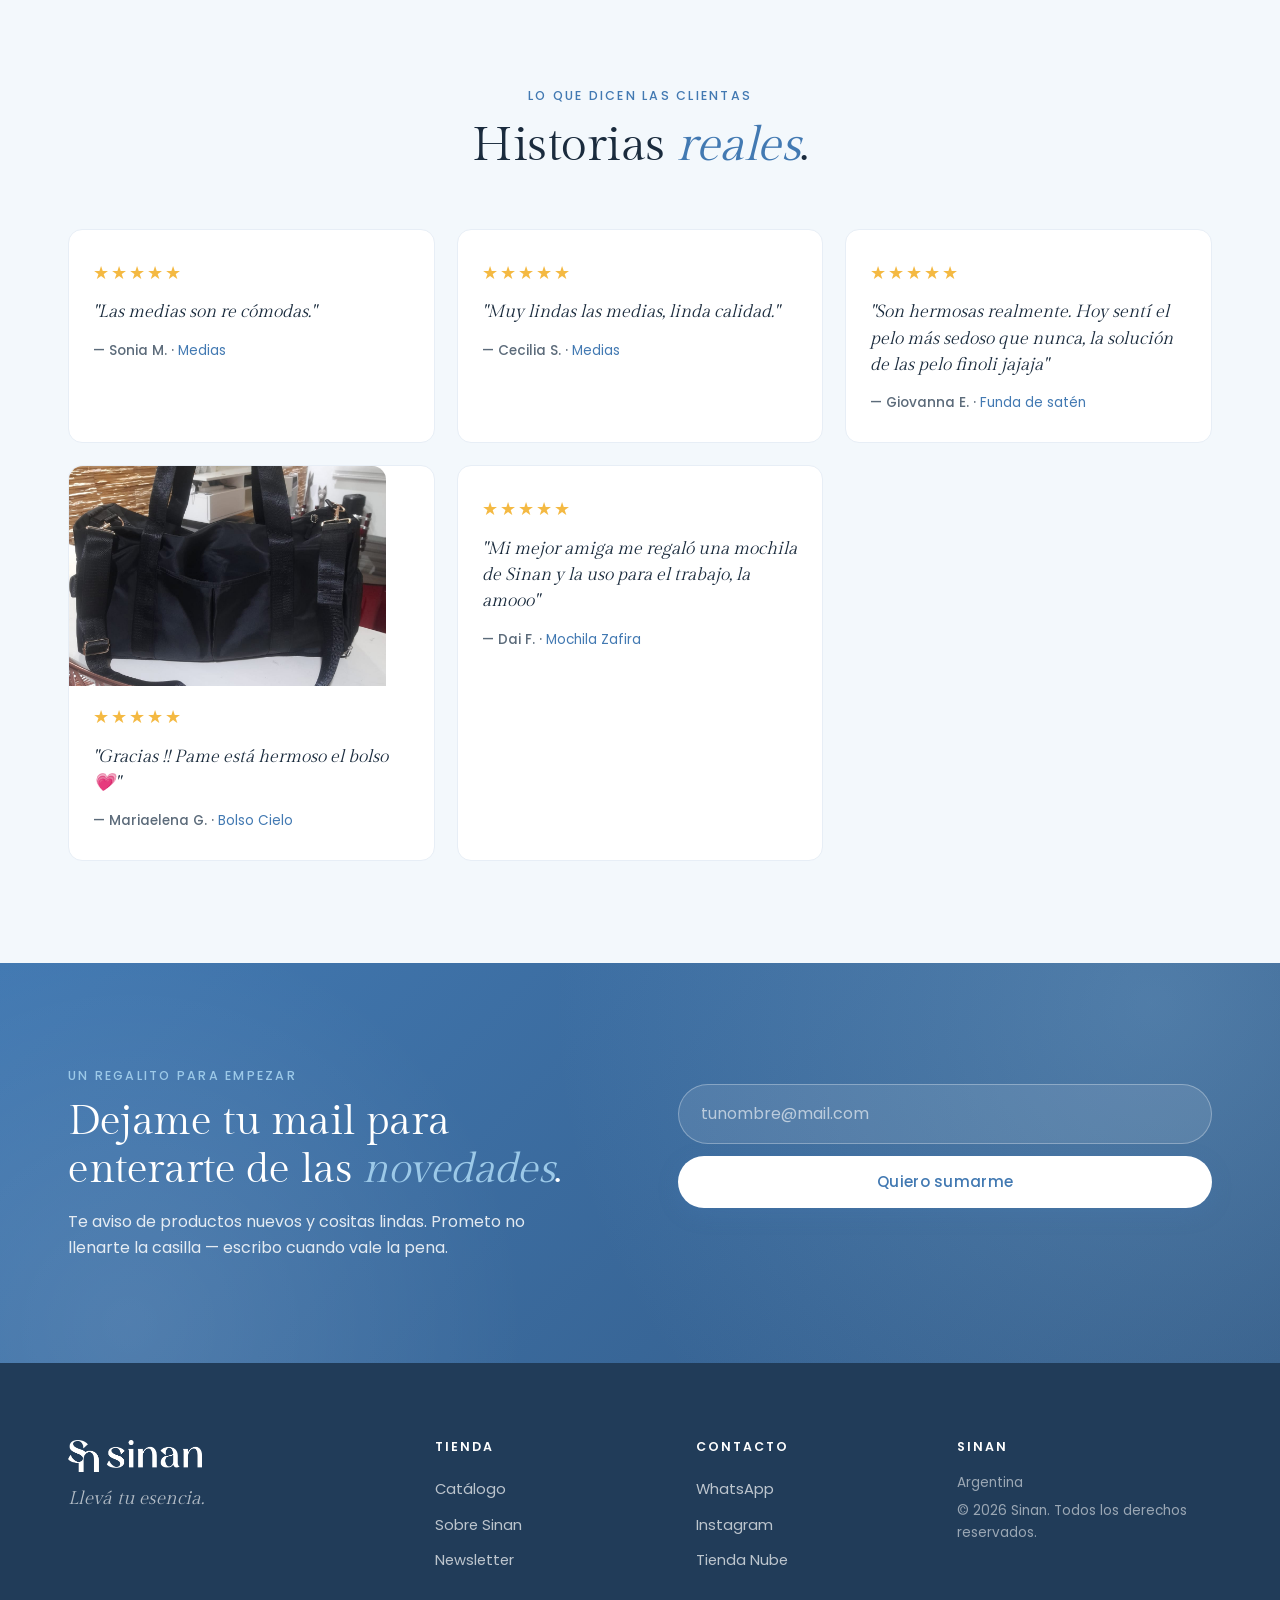
==== commit 7501c23d: "Sacar seccion del Primer encuentro Sinan (evento del 19/9 ya paso) Co-Authored-By: Claude Opus 5.5 <" ====
--- a/index.html
+++ b/index.html
@@ -86,29 +86,6 @@
     </a>
   </section>
 
-  <!-- ===== EVENTO ESPECIAL (temporal — sacar despues del 19/9) ===== -->
-  <section class="evento-especial" id="evento-especial">
-    <div class="container evento-especial__inner">
-      <h2 class="evento-especial__titulo">Primer encuentro Sinan <span class="evento-especial__emoji">🌸</span></h2>
-      <p class="evento-especial__fecha">19 de septiembre · 10hs · Plaza Altos de Laferrere, Gregorio de Laferrere</p>
-      <p class="evento-especial__desc">Un espacio para mujeres que quieran moverse, conocerse y compartir una linda mañana juntas. Ejercicios funcionales al aire libre y un momento para quedarnos y conocernos un poco más.</p>
-
-      <span class="evento-especial__badge">✦ Gratuito · Cupos limitados</span>
-
-      <div class="evento-especial__paraquien">
-        <h3>¿Para quién es?</h3>
-        <ul>
-          <li>Para las que quieren pasar una mañana diferente y conocer chicas nuevas</li>
-          <li>Para las que tienen ganas de moverse pero hace tiempo no hacen nada</li>
-          <li>Para las que quieren arrancar el día con otra energía</li>
-        </ul>
-        <p class="evento-especial__nota">No importa tu nivel ni hace cuánto no te movés. Solo hace falta querer estar.</p>
-      </div>
-
-      <a href="#" id="evento-btn" class="btn btn--primary evento-especial__btn" target="_blank" rel="noopener">Quiero anotarme →</a>
-    </div>
-  </section>
-
   <!-- ===== DESTACADOS ===== -->
   <section class="destacados" id="destacados">
     <div class="container">
--- a/styles.css
+++ b/styles.css
@@ -2277,109 +2277,6 @@
 }
 
 /* ============================================
-   EVENTO ESPECIAL (temporal — sacar despues del 19/9)
-   ============================================ */
-
-.evento-especial {
-  background: linear-gradient(135deg, var(--color-celeste-soft) 0%, var(--color-celeste-bg) 100%);
-  padding: clamp(48px, 7vw, 80px) 0;
-  border-top: 1px solid var(--color-borde);
-  border-bottom: 1px solid var(--color-borde);
-}
-
-.evento-especial__inner {
-  max-width: 640px;
-  text-align: center;
-}
-
-.evento-especial__titulo {
-  font-size: clamp(1.8rem, 4vw, 2.4rem);
-  margin-bottom: 10px;
-}
-.evento-especial__emoji {
-  display: inline-block;
-}
-
-.evento-especial__fecha {
-  font-weight: 600;
-  color: var(--color-azul-deep);
-  margin-bottom: 18px;
-  font-size: 1.02rem;
-}
-
-.evento-especial__desc {
-  color: var(--color-texto-soft);
-  line-height: 1.65;
-  margin-bottom: 22px;
-}
-
-.evento-especial__badge {
-  display: inline-block;
-  background: var(--color-azul);
-  color: var(--color-blanco);
-  font-weight: 600;
-  letter-spacing: 0.03em;
-  padding: 10px 22px;
-  border-radius: var(--radius-pill);
-  box-shadow: 0 6px 20px rgba(66, 121, 178, 0.25);
-  margin-bottom: 32px;
-}
-
-.evento-especial__paraquien {
-  background: var(--color-blanco);
-  border-radius: var(--radius-md);
-  padding: 26px 28px;
-  margin-bottom: 28px;
-  text-align: left;
-  box-shadow: var(--shadow-sm);
-}
-.evento-especial__paraquien h3 {
-  font-family: var(--font-serif);
-  font-size: 1.15rem;
-  margin-bottom: 12px;
-  text-align: center;
-}
-.evento-especial__paraquien ul {
-  list-style: none;
-  margin: 0 0 14px;
-  padding: 0;
-  display: flex;
-  flex-direction: column;
-  gap: 8px;
-}
-.evento-especial__paraquien li {
-  color: var(--color-texto);
-  padding-left: 22px;
-  position: relative;
-  line-height: 1.5;
-}
-.evento-especial__paraquien li::before {
-  content: "✦";
-  position: absolute;
-  left: 0;
-  color: var(--color-azul);
-  font-size: 0.85rem;
-}
-.evento-especial__nota {
-  font-style: italic;
-  color: var(--color-texto-soft);
-  text-align: center;
-  font-size: 0.92rem;
-  margin: 0;
-  padding-top: 10px;
-  border-top: 1px solid var(--color-borde);
-}
-
-.evento-especial__btn {
-  font-size: 1rem;
-  padding: 16px 36px;
-}
-
-@media (max-width: 600px) {
-  .evento-especial__paraquien { padding: 20px; }
-}
-
-/* ============================================
    v3.5: SECCIÓN DESTACADOS (arriba del catálogo)
    ============================================ */
 
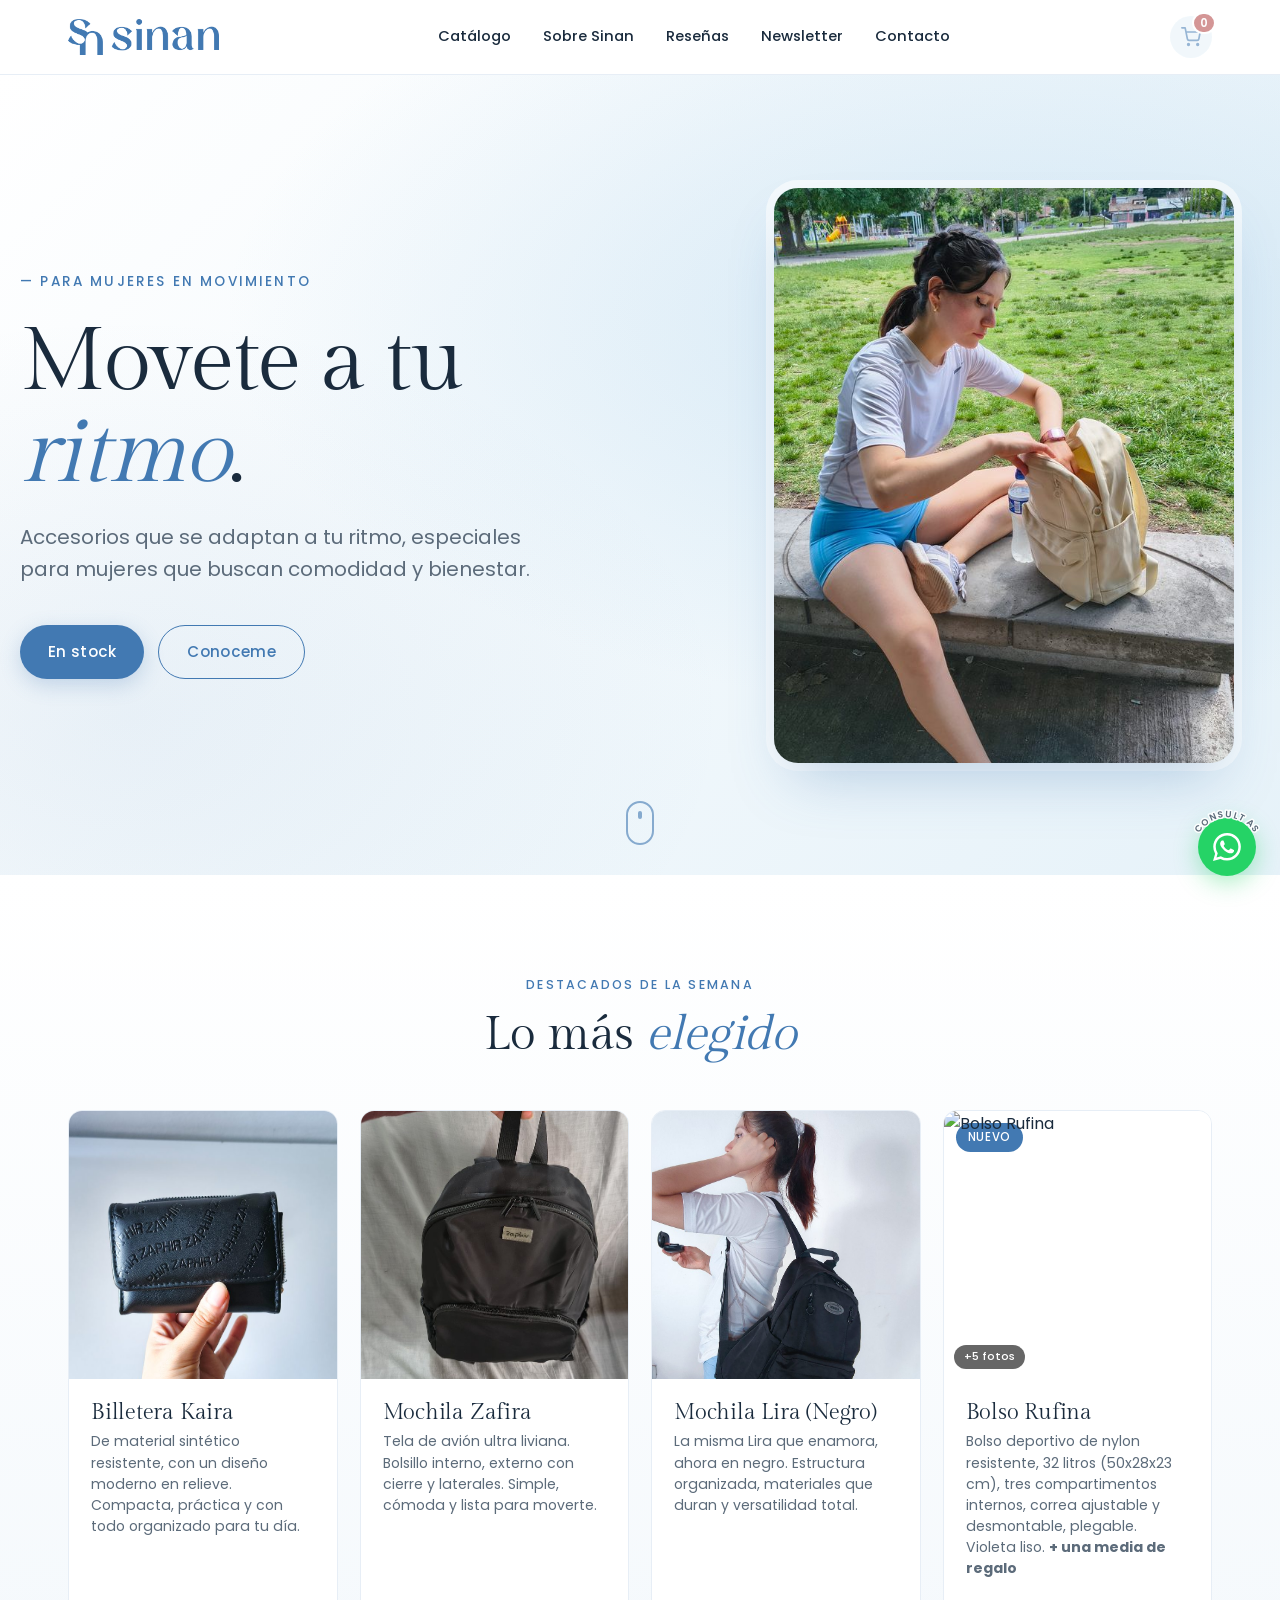
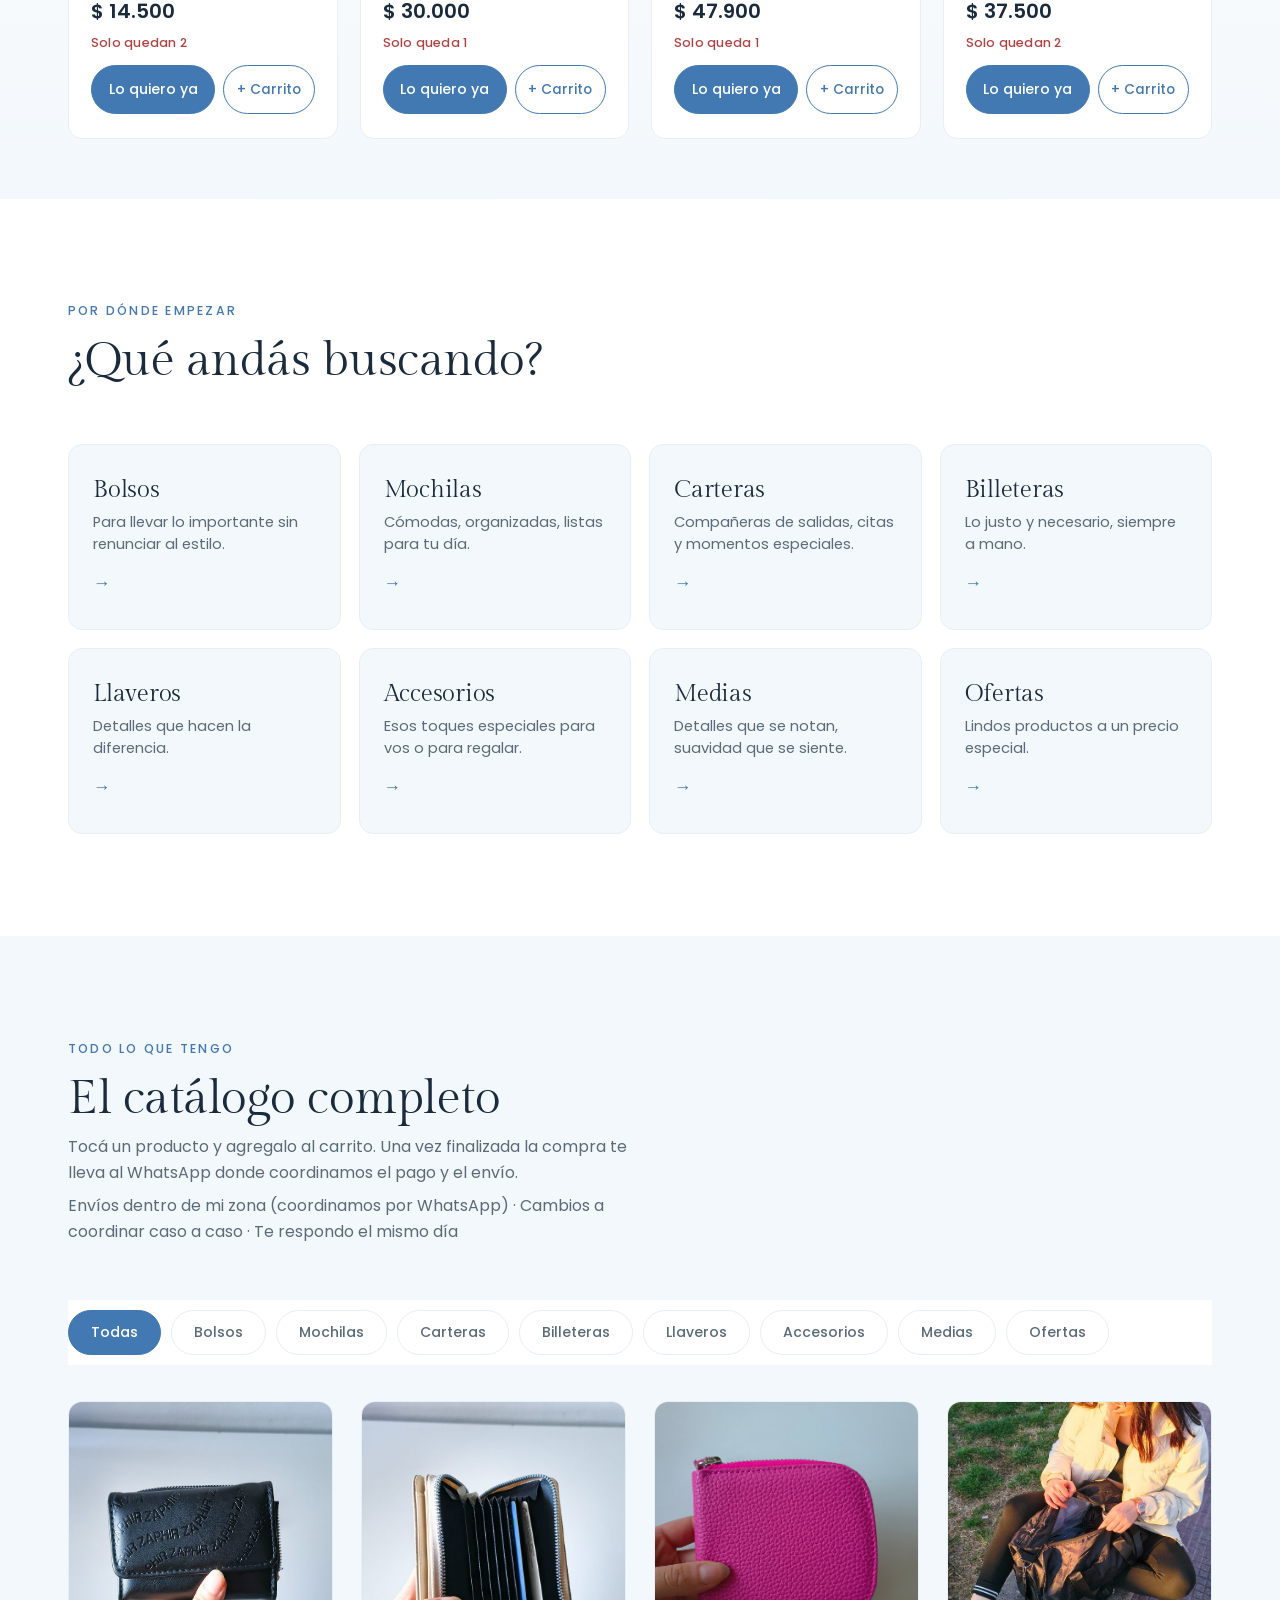
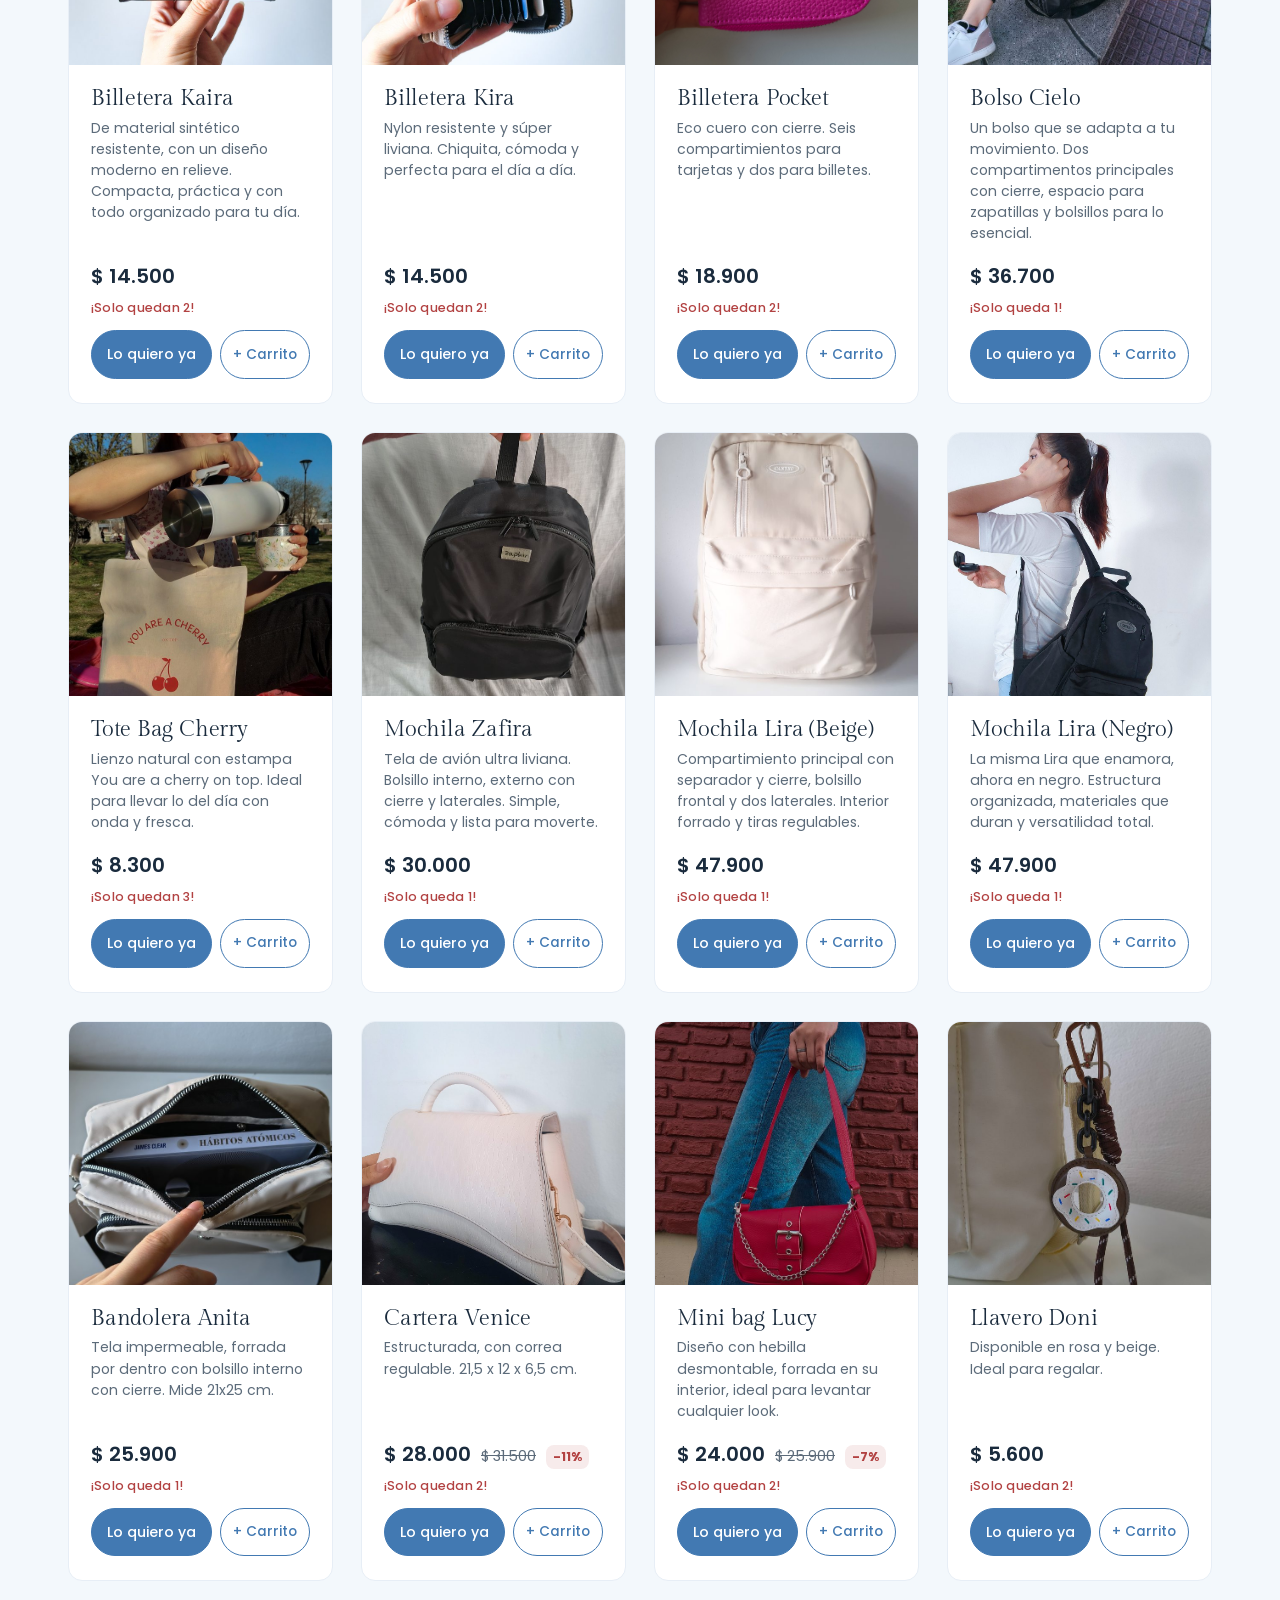
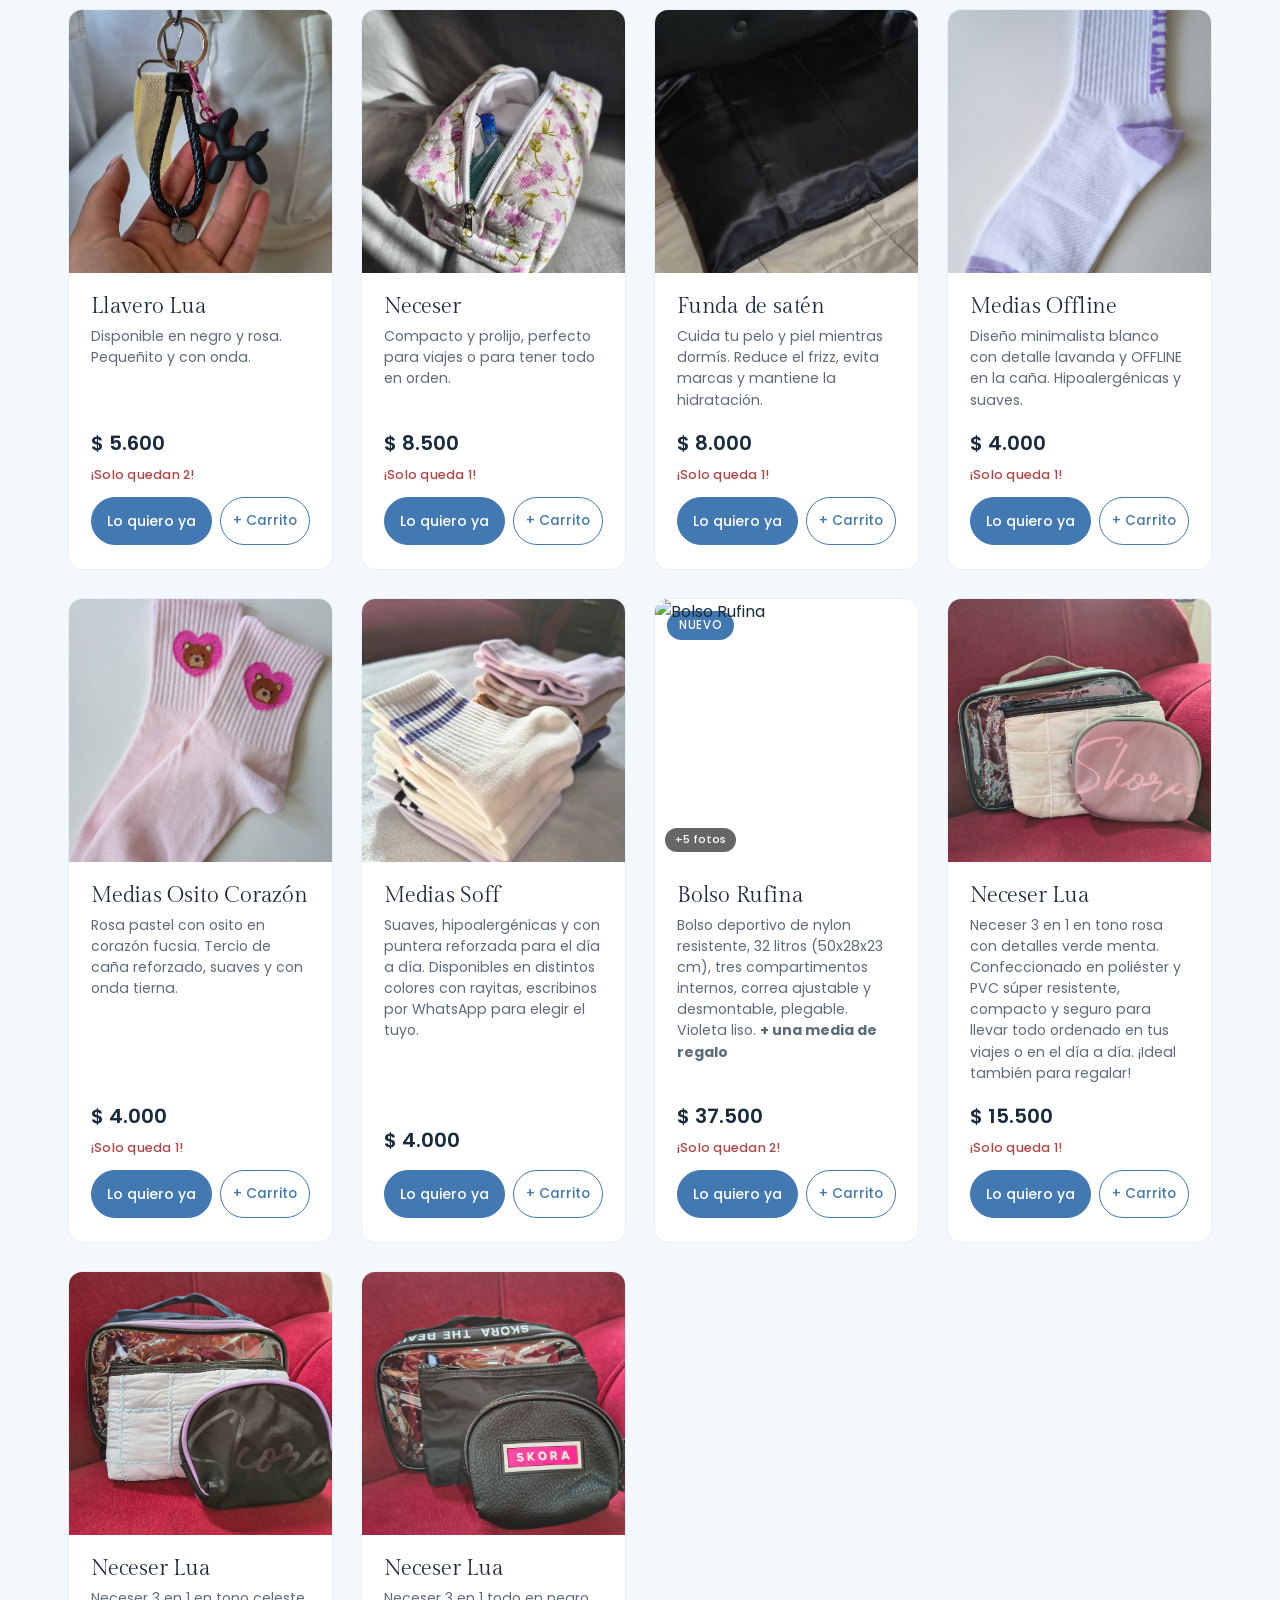
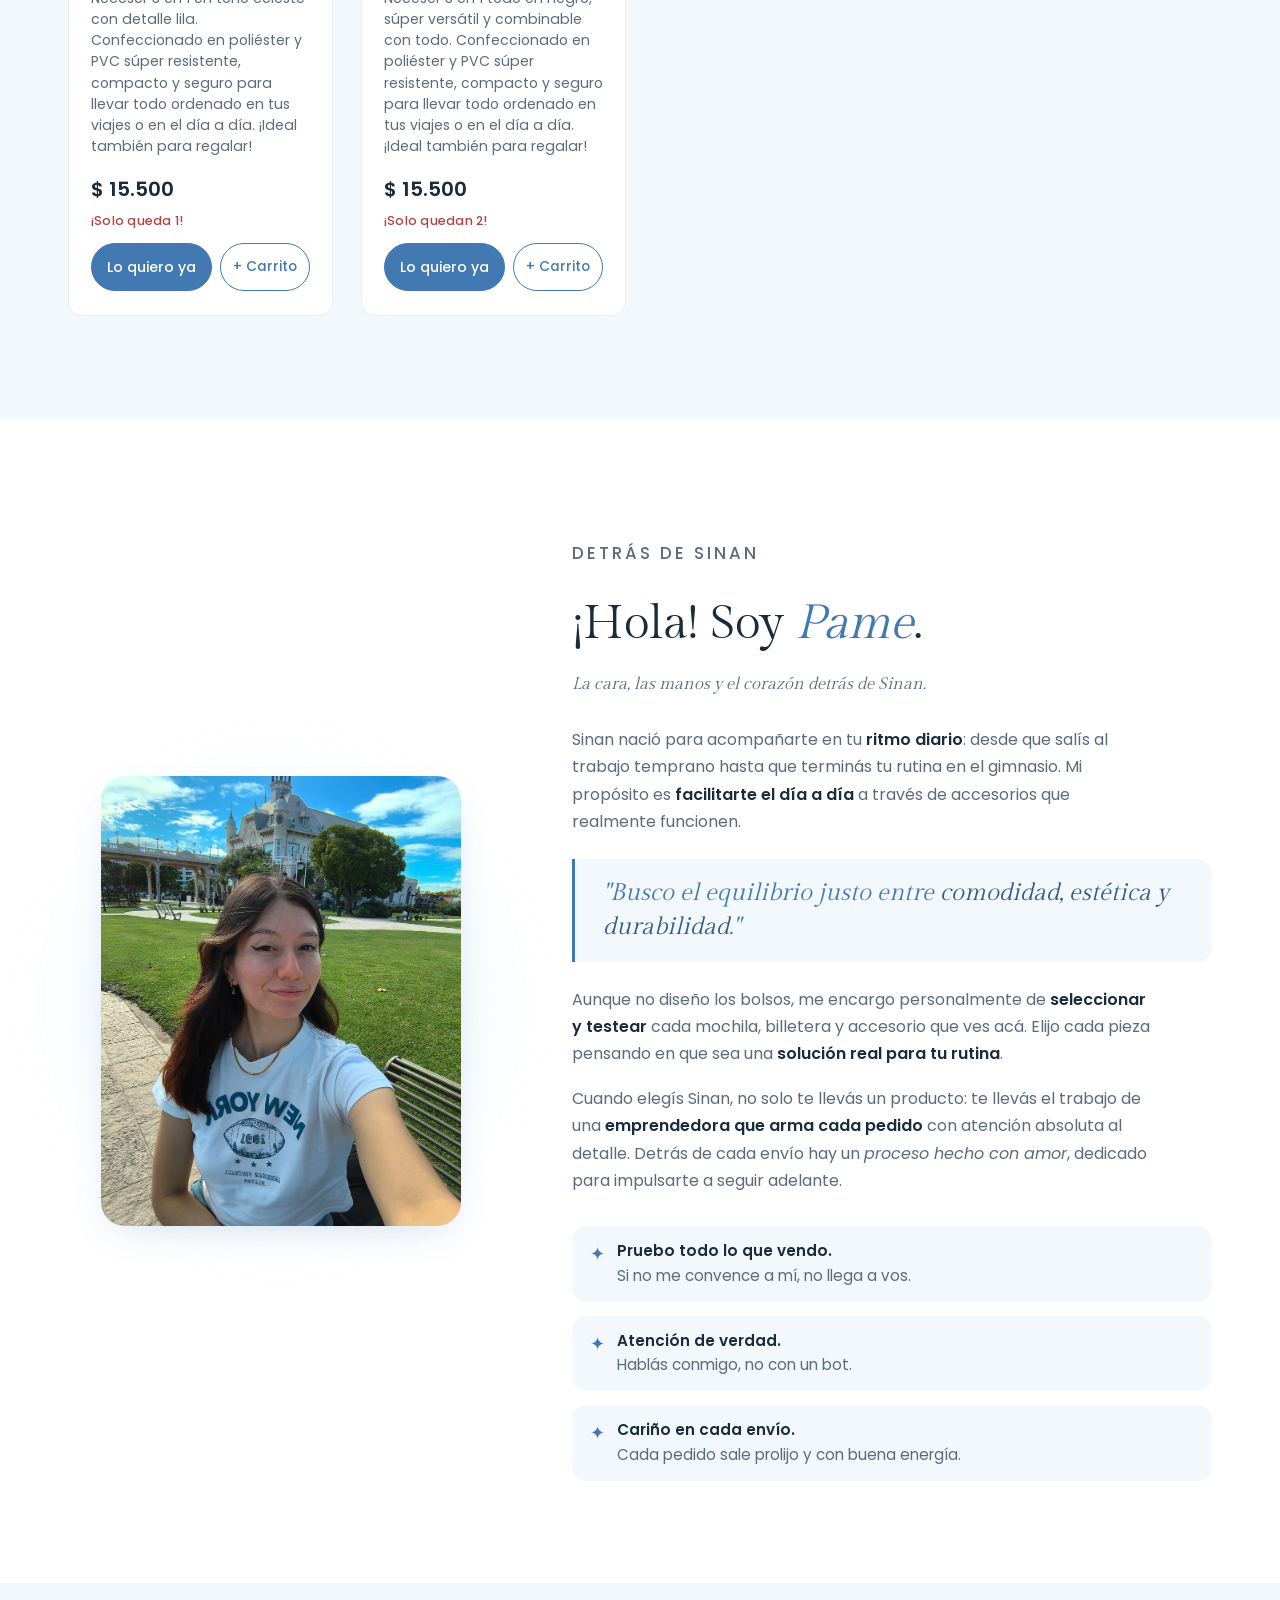
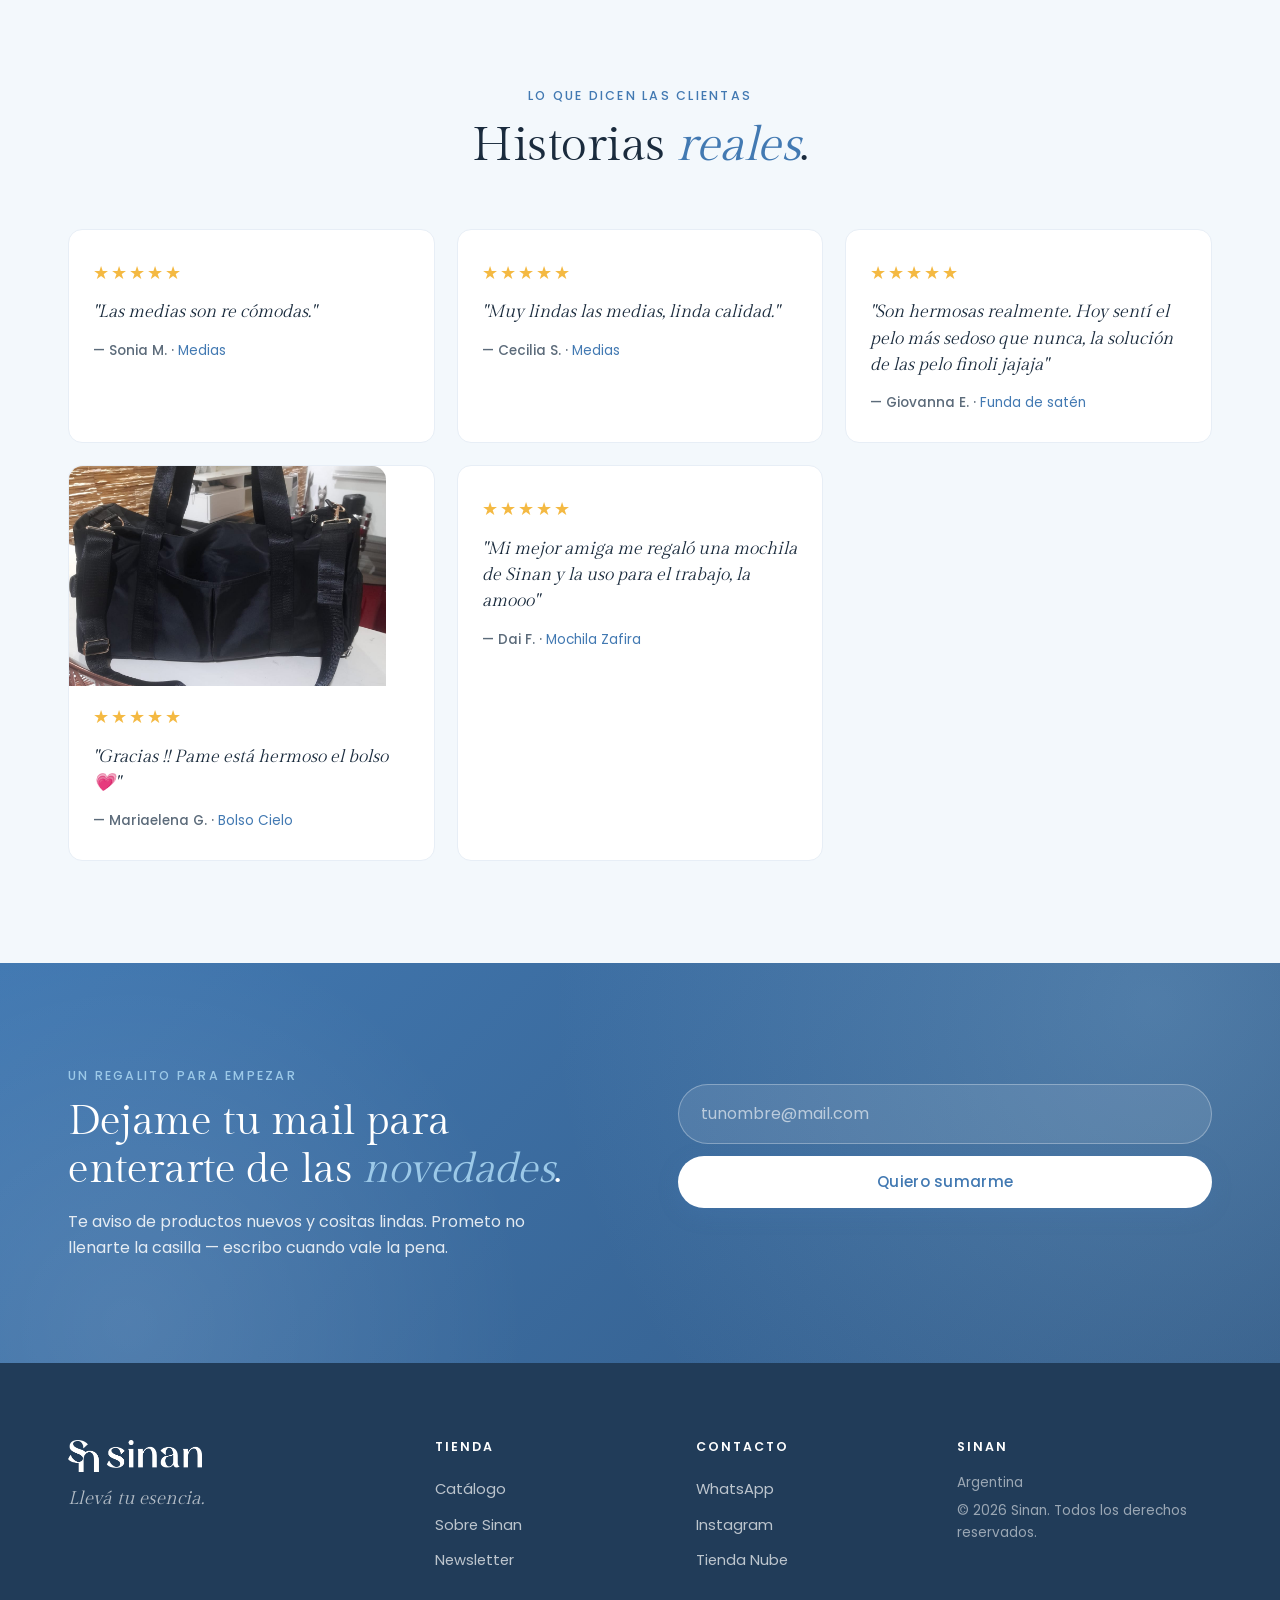
==== commit 329959b1: "Ajustar textos del Dia de la Madre y destacar Mochila Lira negra en lugar del Bolso Cielo Co-Authore" ====
--- a/index.html
+++ b/index.html
@@ -86,6 +86,75 @@
     </a>
   </section>
 
+  <!-- ===== DÍA DE LA MADRE (temporal — se oculta sola despues del 18/10, ver script.js) ===== -->
+  <section class="dia-madre" id="dia-madre">
+    <div class="container">
+      <header class="section-head section-head--center dia-madre__head">
+        <p class="dia-madre__eyebrow">18 de octubre · Día de la Madre</p>
+        <h2 class="section-title">Para la mamá que siempre está <em>en movimiento</em></h2>
+        <p class="section-sub dia-madre__sub">Este año regalale algo que la acompañe en cada paso. Elegí 4 favoritos pensando en las mamás que nunca paran.</p>
+      </header>
+
+      <div class="dia-madre__grid">
+        <article class="dia-madre__card" data-dia-madre="neceser-rosita">
+          <div class="dia-madre__img">
+            <img src="assets/productos/neceser-rosita-1.jpg" alt="Neceser Lua 3 en 1" loading="lazy" />
+            <span class="dia-madre__badge">Ideal para regalar</span>
+          </div>
+          <div class="dia-madre__body">
+            <p class="dia-madre__subtitulo">El regalo que organiza todo</p>
+            <h3 class="dia-madre__nombre">Neceser Lua 3 en 1</h3>
+            <p class="dia-madre__desc">Para la mamá que lleva de todo y necesita tener todo organizado.</p>
+            <span class="dia-madre__link">Ver producto →</span>
+          </div>
+        </article>
+
+        <article class="dia-madre__card" data-dia-madre="billetera-kaira">
+          <div class="dia-madre__img">
+            <img src="assets/productos/billetera-kaira-1.jpg" alt="Billetera Kaira" loading="lazy" />
+          </div>
+          <div class="dia-madre__body">
+            <h3 class="dia-madre__nombre">Billetera Kaira</h3>
+            <p class="dia-madre__desc">Compacta, con diseño en relieve, en negro o celeste. Para una comodidad y practicidad en su día a día.</p>
+            <span class="dia-madre__link">Ver producto →</span>
+          </div>
+        </article>
+
+        <article class="dia-madre__card" data-dia-madre="cartera-venice">
+          <div class="dia-madre__img">
+            <img src="assets/productos/cartera-venice-blanco.jpg" alt="Cartera Venice" loading="lazy" />
+          </div>
+          <div class="dia-madre__body">
+            <p class="dia-madre__subtitulo">Para verse más elegante y brillante</p>
+            <h3 class="dia-madre__nombre">Cartera Venice</h3>
+            <p class="dia-madre__desc">Estructurada y con correa regulable, en blanco o negro. Para las mamás que quieren estar coquetas y sin salir cargadas en una salida.</p>
+            <span class="dia-madre__link">Ver producto →</span>
+          </div>
+        </article>
+
+        <article class="dia-madre__card" data-dia-madre="bolso-cielo">
+          <div class="dia-madre__img">
+            <img src="assets/productos/bolso-cielo-1.jpg" alt="Bolso Cielo" loading="lazy" />
+            <span class="dia-madre__badge">El más elegido</span>
+          </div>
+          <div class="dia-madre__body">
+            <p class="dia-madre__subtitulo">El más querido de Sinan</p>
+            <h3 class="dia-madre__nombre">Bolso Cielo</h3>
+            <p class="dia-madre__desc">Versátil, con dos compartimentos con cierre y espacio para zapatillas. Combina con todo. Para la mamá que siempre tiene algún viaje.</p>
+            <span class="dia-madre__link">Ver producto →</span>
+          </div>
+        </article>
+      </div>
+
+      <div class="dia-madre__cierre">
+        <h3>¿No sabés qué <em>elegir</em>?</h3>
+        <p>Contame un poco de ella y te ayudo a encontrar el regalo perfecto.</p>
+        <a href="#" id="dia-madre-wa" class="btn dia-madre__btn" target="_blank" rel="noopener">Escribime por WhatsApp</a>
+        <p class="dia-madre__nota">Envíos dentro de mi zona, coordinamos por WhatsApp · Pedí con tiempo para recibirlo antes del 18/10</p>
+      </div>
+    </div>
+  </section>
+
   <!-- ===== DESTACADOS ===== -->
   <section class="destacados" id="destacados">
     <div class="container">
--- a/styles.css
+++ b/styles.css
@@ -2277,6 +2277,160 @@
 }
 
 /* ============================================
+   DÍA DE LA MADRE (temporal — sacar despues del 18/10)
+   ============================================ */
+
+.dia-madre {
+  padding: clamp(60px, 8vw, 100px) 0;
+  background: linear-gradient(180deg, var(--color-celeste-bg) 0%, var(--color-celeste-soft) 100%);
+  border-top: 1px solid var(--color-borde);
+}
+
+.dia-madre__eyebrow {
+  display: inline-block;
+  font-size: 0.74rem;
+  font-weight: 500;
+  letter-spacing: 0.18em;
+  text-transform: uppercase;
+  color: var(--color-azul-deep);
+  background: var(--color-blanco);
+  border: 1px solid var(--color-celeste);
+  padding: 6px 16px;
+  border-radius: var(--radius-pill);
+  margin-bottom: 1.2rem;
+}
+
+.dia-madre__sub {
+  margin: 0.6rem auto 0;
+  max-width: 600px;
+}
+
+.dia-madre__grid {
+  display: grid;
+  grid-template-columns: repeat(4, 1fr);
+  gap: 22px;
+}
+
+.dia-madre__card {
+  background: var(--color-blanco);
+  border-radius: var(--radius-lg);
+  overflow: hidden;
+  border: 1px solid var(--color-borde);
+  box-shadow: var(--shadow-sm);
+  cursor: pointer;
+  display: flex;
+  flex-direction: column;
+  transition: transform var(--transition), box-shadow var(--transition);
+}
+.dia-madre__card:hover {
+  transform: translateY(-4px);
+  box-shadow: var(--shadow-lg);
+}
+
+.dia-madre__img {
+  position: relative;
+  aspect-ratio: 1 / 1;
+  background: var(--color-celeste-soft);
+  overflow: hidden;
+}
+.dia-madre__img img {
+  width: 100%;
+  height: 100%;
+  object-fit: cover;
+  transition: transform var(--transition);
+}
+.dia-madre__card:hover .dia-madre__img img { transform: scale(1.04); }
+
+.dia-madre__badge {
+  position: absolute;
+  top: 14px;
+  left: 14px;
+  background: var(--color-azul-darker);
+  color: var(--color-blanco);
+  font-size: 0.68rem;
+  font-weight: 500;
+  letter-spacing: 0.12em;
+  text-transform: uppercase;
+  padding: 5px 12px;
+  border-radius: var(--radius-pill);
+}
+
+.dia-madre__body {
+  padding: 22px 20px 20px;
+  display: flex;
+  flex-direction: column;
+  flex: 1;
+}
+
+.dia-madre__subtitulo {
+  font-size: 0.72rem;
+  font-weight: 500;
+  letter-spacing: 0.08em;
+  text-transform: uppercase;
+  color: var(--color-azul);
+  margin-bottom: 6px;
+}
+
+.dia-madre__nombre {
+  font-size: 1.4rem;
+  margin-bottom: 8px;
+}
+
+.dia-madre__desc {
+  font-size: 0.9rem;
+  color: var(--color-texto-soft);
+  line-height: 1.6;
+  margin-bottom: 16px;
+  flex: 1;
+}
+
+.dia-madre__link {
+  font-size: 0.88rem;
+  font-weight: 500;
+  color: var(--color-azul);
+}
+
+.dia-madre__cierre {
+  margin-top: clamp(40px, 6vw, 64px);
+  background: var(--color-azul-darker);
+  border-radius: var(--radius-lg);
+  padding: clamp(36px, 5vw, 56px) 24px;
+  text-align: center;
+  color: var(--color-blanco);
+}
+.dia-madre__cierre h3 {
+  font-size: clamp(1.6rem, 3.5vw, 2.2rem);
+  color: var(--color-blanco);
+  margin-bottom: 10px;
+}
+.dia-madre__cierre h3 em { color: var(--color-celeste); }
+.dia-madre__cierre > p {
+  color: rgba(255, 255, 255, 0.75);
+  margin-bottom: 26px;
+}
+.dia-madre__btn {
+  background: var(--color-blanco);
+  color: var(--color-azul-darker);
+}
+.dia-madre__btn:hover {
+  background: var(--color-celeste);
+  transform: translateY(-2px);
+}
+.dia-madre__cierre .dia-madre__nota {
+  margin: 22px 0 0;
+  font-size: 0.82rem;
+  color: rgba(255, 255, 255, 0.6);
+}
+
+@media (max-width: 1024px) {
+  .dia-madre__grid { grid-template-columns: repeat(2, 1fr); }
+}
+@media (max-width: 560px) {
+  .dia-madre__grid { grid-template-columns: 1fr; }
+  .dia-madre__btn { white-space: normal; }
+}
+
+/* ============================================
    v3.5: SECCIÓN DESTACADOS (arriba del catálogo)
    ============================================ */
 
